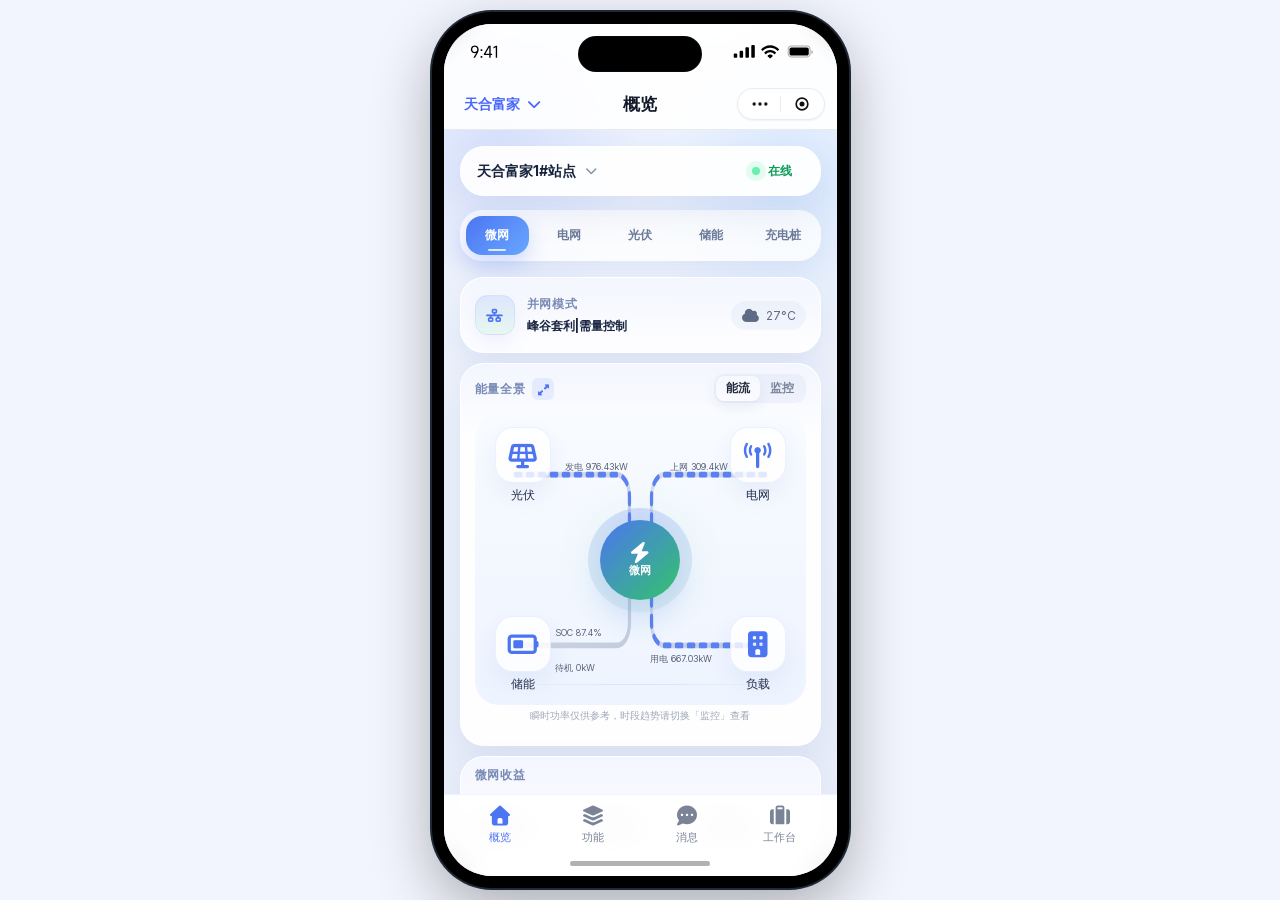
==== app/index.html @ 14ec4932 "https://github.com/Coordinatexy/MG-Mini.git" ====
<!doctype html>
<html lang="zh-CN">
  <head>
    <meta charset="UTF-8" />
    <meta name="viewport" content="width=device-width, initial-scale=1.0" />
    <title>天工数智</title>
    <link rel="stylesheet" href="./vendor/fontawesome/css/all.min.css" />
    <link rel="stylesheet" href="./vendor/vant/index.css" />
    <link rel="stylesheet" href="./css/global.css" />
    <link rel="stylesheet" href="./css/index.css" />
  </head>
  <body>
    <div class="ios-frame-wrapper" role="img" aria-label="天工数智 App 原型">
      <div class="ios-screen">
        <div class="top-header-shell">
          <div class="status-bar" role="img" aria-label="状态栏"></div>
          <div class="dynamic-island" aria-hidden="true"></div>
          <header class="title-bar" aria-label="页面标题">
            <button class="title-btn title-btn--selector" type="button" id="enterpriseSelectorTrigger" aria-haspopup="dialog" aria-expanded="false" aria-label="切换企业">
              <span class="title-btn__name" id="currentEnterpriseName" data-enterprise-name>天合富家</span>
              <i class="fa-solid fa-chevron-down" aria-hidden="true"></i>
            </button>
            <h1 class="title-text">概览</h1>
            <div class="mini-capsule" aria-label="微信小程序胶囊按钮">
              <img class="mini-left" src="./images/mini-capsule-menu.svg" alt="" aria-hidden="true" />
              <div class="mini-divider" aria-hidden="true"></div>
              <img class="mini-right" src="./images/mini-capsule-circle.svg" alt="" aria-hidden="true" />
            </div>
          </header>
        </div>

        <main class="screen-content home-screen">
          <section class="app-shell" aria-label="首页">
            <section class="site-control-panel" aria-label="站点状态">
              <button class="site-switch" type="button" id="siteSelectorTriggerInline" aria-label="切换站点" aria-haspopup="dialog" aria-expanded="false">
                <span class="site-switch__name" id="currentSiteNameInline" data-site-name>天合富家1#站点</span>
                <i class="fa-solid fa-chevron-down" aria-hidden="true"></i>
              </button>
              <div class="site-status-group">
                <div class="status-pill online" id="siteOnlineStatusPill" aria-label="站点在线状态" data-site-status="online">
                  <span class="status-dot"></span>
                  <span data-site-status-text>在线</span>
                </div>
              </div>
            </section>

            <section class="tab-section" aria-label="业务切换标签">
              <div class="segment-tabs" role="tablist" aria-label="业务切换">
                <button class="segment-tab active" type="button" role="tab" aria-selected="true" data-tab-target="microgrid">微网</button>
                <button class="segment-tab" type="button" role="tab" aria-selected="false" data-tab-target="grid">电网</button>
                <button class="segment-tab" type="button" role="tab" aria-selected="false" data-tab-target="photovoltaic">光伏</button>
                <button class="segment-tab" type="button" role="tab" aria-selected="false" data-tab-target="storage">储能</button>
                <button class="segment-tab" type="button" role="tab" aria-selected="false" data-tab-target="charging">充电桩</button>
              </div>
            </section>

            <section class="tab-panels" aria-live="polite">
              <section class="energy-tab-panel microgrid-tab-panel" aria-label="微网看板" data-tab-panel="microgrid">
                <section class="microgrid-mode-card overview-card">
                  <div class="microgrid-mode-card__icon" aria-hidden="true"><i class="fa-solid fa-network-wired"></i></div>
                  <div class="microgrid-mode-card__content">
                    <p class="card-label card-label--microgrid">并网模式</p>
                    <h2 class="microgrid-mode-card__title">峰谷套利|需量控制</h2>
                  </div>
                  <div class="microgrid-mode-card__weather" aria-hidden="true">
                    <i class="fa-solid fa-cloud"></i>
                    <span>27°C</span>
                  </div>
                </section>

                <section class="microgrid-flow-card overview-card">
                  <div class="card-header card-header--stacked">
                    <div>
                      <div class="card-label-row">
                        <p class="card-label">能量全景</p>
                        <button class="panorama-expand-btn" type="button" id="panoramaExpandTrigger" aria-label="放大能量全景，横屏展示">
                          <i class="fa-solid fa-up-right-and-down-left-from-center" aria-hidden="true"></i>
                        </button>
                      </div>
                    </div>
                    <div class="chart-switch chart-switch--compact" role="tablist" aria-label="能量全景视图切换">
                      <button class="chart-switch__item is-active" type="button" role="tab" aria-selected="true" data-panorama-tab="flow">能流</button>
                      <button class="chart-switch__item" type="button" role="tab" aria-selected="false" data-panorama-tab="strategy">监控</button>
                    </div>
                  </div>
                  <div class="microgrid-panorama-body" data-panorama-body>
                  <div class="microgrid-panorama-panel" data-panorama-panel="flow">
                  <div class="microgrid-flow-visual" aria-label="微网能源流向示意图">
                    <svg class="microgrid-flow-lines" viewBox="0 0 720 360" preserveAspectRatio="none" aria-hidden="true">
                      <defs>
                        <linearGradient id="microgridFlowGradient" x1="0" y1="0" x2="1" y2="1">
                          <stop offset="0%" stop-color="#d5dbe8" />
                          <stop offset="100%" stop-color="#bfc8da" />
                        </linearGradient>
                      </defs>
                      <g class="microgrid-flow-lines__static">
                        <path d="M88 74H308C324 74 336 86 336 102V166"></path>
                        <path d="M632 74H412C396 74 384 86 384 102V166"></path>
                        <path d="M88 286H308C324 286 336 274 336 258V194"></path>
                        <path d="M632 286H412C396 286 384 274 384 258V194"></path>
                        <path d="M360 166V194"></path>
                        <path d="M360 102V166"></path>
                      </g>
                      <g class="microgrid-flow-lines__flow">
                        <path d="M88 74H308C324 74 336 86 336 102V166"></path>
                        <path d="M632 74H412C396 74 384 86 384 102V166"></path>
                        <path d="M632 286H412C396 286 384 274 384 258V194"></path>
                      </g>
                    </svg>
                    <div class="microgrid-flow-node microgrid-flow-node--pv">
                      <div class="microgrid-flow-node__icon"><i class="fa-solid fa-solar-panel"></i></div>
                      <span>光伏</span>
                    </div>
                    <div class="microgrid-flow-node microgrid-flow-node--grid">
                      <div class="microgrid-flow-node__icon"><i class="fa-solid fa-tower-broadcast"></i></div>
                      <span>电网</span>
                    </div>
                    <div class="microgrid-flow-node microgrid-flow-node--storage">
                      <div class="microgrid-flow-node__icon"><i class="fa-solid fa-battery-half"></i></div>
                      <span>储能</span>
                    </div>
                    <div class="microgrid-flow-node microgrid-flow-node--load">
                      <div class="microgrid-flow-node__icon"><i class="fa-solid fa-building"></i></div>
                      <span>负载</span>
                    </div>
                    <div class="microgrid-flow-center">
                      <div class="microgrid-flow-center__ring"></div>
                      <div class="microgrid-flow-center__core">
                        <i class="fa-solid fa-bolt"></i>
                        <span>微网</span>
                      </div>
                    </div>
                    <div class="microgrid-flow-label microgrid-flow-label--plain microgrid-flow-label--pv">发电 976.43kW</div>
                    <div class="microgrid-flow-label microgrid-flow-label--plain microgrid-flow-label--grid">上网 309.4kW</div>
                    <div class="microgrid-flow-label microgrid-flow-label--plain microgrid-flow-label--storage">SOC 87.4%</div>
                    <div class="microgrid-flow-label microgrid-flow-label--plain microgrid-flow-label--storage-bottom">待机 0kW</div>
                    <div class="microgrid-flow-label microgrid-flow-label--plain microgrid-flow-label--load">用电 667.03kW</div>
                  </div>
                  <p class="panorama-flow__hint">瞬时功率仅供参考，时段趋势请切换「监控」查看</p>
                  </div>
                  <div class="microgrid-panorama-panel microgrid-panorama-panel--monitor" data-panorama-panel="strategy" hidden aria-label="监控视图">
                    <div class="panorama-monitor" data-panorama-monitor>
                      <div class="panorama-monitor__legend" data-monitor-legend aria-label="图表图例">
                        <div class="panorama-monitor__legend-group">
                          <span class="panorama-monitor__legend-title">核心数据</span>
                          <div class="panorama-monitor__legend-items">
                            <button class="panorama-monitor__legend-item is-active" type="button" data-legend-key="soc" aria-pressed="true">
                              <i class="panorama-monitor__legend-dot" style="--dot-color:#4c75f2"></i>储能SOC
                            </button>
                            <button class="panorama-monitor__legend-item is-active" type="button" data-legend-key="grid" aria-pressed="true">
                              <i class="panorama-monitor__legend-dot" style="--dot-color:#33c46a"></i>电网功率
                            </button>
                          </div>
                        </div>
                        <div class="panorama-monitor__legend-group">
                          <span class="panorama-monitor__legend-title">参考数据</span>
                          <div class="panorama-monitor__legend-items">
                            <button class="panorama-monitor__legend-item is-active" type="button" data-legend-key="storage" aria-pressed="true">
                              <i class="panorama-monitor__legend-dot" style="--dot-color:#9b59f5"></i>储能功率
                            </button>
                            <button class="panorama-monitor__legend-item is-active" type="button" data-legend-key="pv" aria-pressed="true">
                              <i class="panorama-monitor__legend-dot" style="--dot-color:#f5a623"></i>光伏发电功率
                            </button>
                            <button class="panorama-monitor__legend-item is-active" type="button" data-legend-key="load" aria-pressed="true">
                              <i class="panorama-monitor__legend-dot" style="--dot-color:#e74c5c"></i>总负荷功率
                            </button>
                          </div>
                        </div>
                        <div class="panorama-monitor__legend-group panorama-monitor__legend-group--calibration" data-legend-group="calibration">
                          <span class="panorama-monitor__legend-title">标定数据</span>
                          <div class="panorama-monitor__legend-items">
                            <button class="panorama-monitor__legend-item panorama-monitor__legend-item--threshold is-active" type="button" data-legend-key="overLimit" aria-pressed="true">
                              <i class="panorama-monitor__legend-dash"></i>超限阈值
                            </button>
                            <button class="panorama-monitor__legend-item panorama-monitor__legend-item--threshold is-active" type="button" data-legend-key="reverseFlow" aria-pressed="true">
                              <i class="panorama-monitor__legend-dash"></i>逆流阈值
                            </button>
                          </div>
                        </div>
                      </div>
                      <div class="panorama-monitor__chart-wrap">
                        <div class="panorama-monitor__loading" data-monitor-loading hidden aria-live="polite" aria-busy="false">
                          <span class="panorama-monitor__loading-spinner" aria-hidden="true"></span>
                          <span class="panorama-monitor__loading-text">加载中</span>
                        </div>
                        <div class="panorama-monitor__chart" data-monitor-chart role="img" aria-label="能量监控时序图表"></div>
                      </div>
                      <p class="panorama-monitor__hint" aria-live="polite">建议点击放大按钮后横屏查看</p>
                    </div>
                  </div>
                  </div>
                </section>

                <section class="overview-card">
                  <div class="card-header">
                    <div>
                      <p class="card-label">微网收益</p>
                    </div>
                  </div>
                  <div class="benefit-grid benefit-grid--microgrid">
                    <div class="benefit-item">
                      <span class="benefit-label">当月收益</span>
                      <div class="benefit-value">7184.22 <small>元</small></div>
                    </div>
                    <div class="benefit-item">
                      <span class="benefit-label">当年收益</span>
                      <div class="benefit-value">38.16万 <small>元</small></div>
                    </div>
                    <div class="benefit-item">
                      <span class="benefit-label">累计收益</span>
                      <div class="benefit-value">39.19万 <small>元</small></div>
                    </div>
                  </div>
                </section>

                <section class="overview-card">
                  <div class="card-header">
                    <div>
                      <p class="card-label">今日供电</p>
                    </div>
                  </div>
                  <div class="benefit-grid benefit-grid--microgrid">
                    <div class="benefit-item">
                      <span class="benefit-label">下网电量</span>
                      <div class="benefit-value">1449 <small>kWh</small></div>
                    </div>
                    <div class="benefit-item">
                      <span class="benefit-label">光伏发电量</span>
                      <div class="benefit-value">2118.1 <small>kWh</small></div>
                    </div>
                    <div class="benefit-item">
                      <span class="benefit-label">储能放电量</span>
                      <div class="benefit-value">144 <small>kWh</small></div>
                    </div>
                  </div>
                </section>

                <section class="overview-card">
                  <div class="card-header">
                    <div>
                      <p class="card-label">今日用电</p>
                    </div>
                  </div>
                  <div class="benefit-grid benefit-grid--microgrid">
                    <div class="benefit-item">
                      <span class="benefit-label">上网电量</span>
                      <div class="benefit-value">287 <small>kWh</small></div>
                    </div>
                    <div class="benefit-item">
                      <span class="benefit-label">储能充电量</span>
                      <div class="benefit-value">903 <small>kWh</small></div>
                    </div>
                    <div class="benefit-item">
                      <span class="benefit-label">负载用电量</span>
                      <div class="benefit-value">2521.1 <small>kWh</small></div>
                    </div>
                  </div>
                </section>

                <section class="overview-card social-contribution-card">
                  <div class="card-header">
                    <div>
                      <p class="card-label">社会贡献</p>
                    </div>
                  </div>
                  <div class="microgrid-contribution-grid">
                    <div class="microgrid-contribution-card microgrid-contribution-card--blue">
                      <div class="microgrid-contribution-card__label">CO₂减排量</div>
                      <div class="microgrid-contribution-card__value">556.85 <small>吨</small></div>
                    </div>
                    <div class="microgrid-contribution-card microgrid-contribution-card--green">
                      <div class="microgrid-contribution-card__label">等效植树量</div>
                      <div class="microgrid-contribution-card__value">750 <small>棵</small></div>
                    </div>
                    <div class="microgrid-contribution-card microgrid-contribution-card--peach">
                      <div class="microgrid-contribution-card__label">节约标准煤</div>
                      <div class="microgrid-contribution-card__value">286.38 <small>吨</small></div>
                    </div>
                  </div>
                </section>
              </section>
              <section class="energy-tab-panel grid-tab-panel" aria-label="电网看板" data-tab-panel="grid">
                <section class="overview-card">
                  <div class="card-header">
                    <div>
                      <p class="card-label">效益总览</p>
                    </div>
                  </div>
                  <div class="benefit-grid">
                    <div class="benefit-item">
                      <span class="benefit-label">今日下网电量</span>
                      <div class="benefit-value">3031 <small>kWh</small></div>
                    </div>
                    <div class="benefit-item">
                      <span class="benefit-label">今日上网电量</span>
                      <div class="benefit-value">0 <small>kWh</small></div>
                    </div>
                  </div>
                </section>

                <section class="overview-card chart-card">
                  <div class="card-header card-header--stacked">
                    <div>
                      <p class="card-label">电网概况</p>
                    </div>
                    <div class="chart-switch overview-range-switch" role="tablist" aria-label="统计维度切换">
                      <button class="chart-switch__item" type="button" data-range="day">日</button>
                      <button class="chart-switch__item is-active" type="button" data-range="month">月</button>
                      <button class="chart-switch__item" type="button" data-range="year">年</button>
                      <button class="chart-switch__item" type="button" data-range="total">累计</button>
                    </div>
                  </div>
                  <div class="benefit-grid">
                    <div class="benefit-item">
                      <span class="benefit-label">下网电量</span>
                      <div class="benefit-value">5404 <small>kWh</small></div>
                    </div>
                    <div class="benefit-item">
                      <span class="benefit-label">上网电量</span>
                      <div class="benefit-value">0 <small>kWh</small></div>
                    </div>
                  </div>
                  <div class="period-selector grid-period-selector" aria-label="周期选择">
                    <button class="period-selector__nav" type="button" aria-label="上一周期"><i class="fa-solid fa-chevron-left"></i></button>
                    <button class="period-selector__value" type="button" aria-label="选择日期">2026-07-01 <i class="fa-regular fa-calendar"></i></button>
                    <button class="period-selector__nav" type="button" aria-label="下一周期"><i class="fa-solid fa-chevron-right"></i></button>
                  </div>
                  <div class="chart-area grid-chart" aria-label="电网运行情况图表">
                    <div class="chart-axis chart-axis--y">
                      <span>530</span>
                      <span>424</span>
                      <span>318</span>
                      <span>212</span>
                      <span>106</span>
                      <span>0</span>
                    </div>
                    <div class="chart-plot">
                      <div class="chart-bars chart-bars--grid">
                        <span class="chart-bar"><i style="height: 48px"></i><small>1</small></span>
                        <span class="chart-bar"><i style="height: 48px"></i><small>2</small></span>
                        <span class="chart-bar"><i style="height: 38px"></i><small>3</small></span>
                        <span class="chart-bar"><i style="height: 34px"></i><small>4</small></span>
                        <span class="chart-bar"><i style="height: 38px"></i><small>5</small></span>
                        <span class="chart-bar"><i style="height: 34px"></i><small>6</small></span>
                        <span class="chart-bar"><i style="height: 68px"></i><small>7</small></span>
                        <span class="chart-bar"><i style="height: 168px"></i><small>8</small></span>
                        <span class="chart-bar"><i style="height: 190px"></i><small>9</small></span>
                        <span class="chart-bar"><i style="height: 172px"></i><small>10</small></span>
                        <span class="chart-bar"><i style="height: 188px"></i><small>11</small></span>
                        <span class="chart-bar"><i style="height: 198px"></i><small>12</small></span>
                      </div>
                    </div>
                  </div>
                  <div class="chart-legend grid-chart-legend"><span class="chart-legend__dot"></span>电网下网电量 <span class="chart-legend__dot chart-legend__dot--charge"></span>电网上网电量</div>
                </section>
              </section>
              <section class="energy-tab-panel photovoltaic-tab-panel" aria-label="光伏看板" data-tab-panel="photovoltaic">
                <section class="overview-card">
                  <div class="card-header">
                    <div>
                      <p class="card-label">效益总览</p>
                    </div>
                  </div>
                  <div class="benefit-grid benefit-grid--photovoltaic-overview">
                    <div class="benefit-item">
                      <span class="benefit-label">今日发电量</span>
                      <div class="benefit-value">592.5 <small>kWh</small></div>
                    </div>
                    <div class="benefit-item">
                      <span class="benefit-label">今日光伏收益</span>
                      <div class="benefit-value">182.01 <small>元</small></div>
                    </div>
                  </div>
                </section>

                <section class="overview-card">
                  <div class="card-header">
                    <div>
                      <p class="card-label">设备统计</p>
                    </div>
                  </div>
                  <div class="benefit-grid">
                    <div class="benefit-item">
                      <span class="benefit-label">装机容量</span>
                      <div class="benefit-value">1.6 <small>MWp</small></div>
                    </div>
                    <div class="benefit-item">
                      <span class="benefit-label">逆变器数量</span>
                      <div class="benefit-value">1 <small>台</small></div>
                    </div>
                  </div>
                </section>

                <section class="overview-card chart-card">
                  <div class="card-header card-header--stacked">
                    <div>
                      <p class="card-label">光伏概况</p>
                    </div>
                    <div class="chart-switch overview-range-switch" role="tablist" aria-label="统计维度切换">
                      <button class="chart-switch__item" type="button" data-range="day">日</button>
                      <button class="chart-switch__item is-active" type="button" data-range="month">月</button>
                      <button class="chart-switch__item" type="button" data-range="year">年</button>
                      <button class="chart-switch__item" type="button" data-range="total">累计</button>
                    </div>
                  </div>

                  <div class="period-selector" aria-label="周期选择">
                    <button class="period-selector__nav" type="button" aria-label="上一周期"><i class="fa-solid fa-chevron-left"></i></button>
                    <button class="period-selector__value" type="button" aria-label="选择日期">2026-07-01 <i class="fa-regular fa-calendar"></i></button>
                    <button class="period-selector__nav" type="button" aria-label="下一周期"><i class="fa-solid fa-chevron-right"></i></button>
                  </div>

                  <div class="benefit-grid benefit-grid--metrics photovoltaic-metrics-grid">
                    <div class="benefit-item">
                      <span class="benefit-label">发电量</span>
                      <div class="benefit-value">2680.6 <small>kWh</small></div>
                    </div>
                    <div class="benefit-item">
                      <span class="benefit-label">光伏收益</span>
                      <div class="benefit-value">1044.93 <small>元</small></div>
                    </div>
                  </div>

                  <div class="chart-area photovoltaic-chart" aria-label="光伏运行情况图表">
                    <div class="chart-axis chart-axis--y">
                      <span>490</span>
                      <span>392</span>
                      <span>294</span>
                      <span>196</span>
                      <span>98</span>
                      <span>0</span>
                    </div>
                    <div class="chart-plot">
                      <div class="chart-bars chart-bars--photovoltaic">
                        <span class="chart-bar is-muted"><i style="height: 2px"></i><small>1</small></span>
                        <span class="chart-bar is-muted"><i style="height: 2px"></i><small>2</small></span>
                        <span class="chart-bar is-muted"><i style="height: 2px"></i><small>3</small></span>
                        <span class="chart-bar is-muted"><i style="height: 2px"></i><small>4</small></span>
                        <span class="chart-bar is-muted"><i style="height: 2px"></i><small>5</small></span>
                        <span class="chart-bar is-muted"><i style="height: 2px"></i><small>6</small></span>
                        <span class="chart-bar"><i style="height: 8px"></i><small>7</small></span>
                        <span class="chart-bar"><i style="height: 32px"></i><small>8</small></span>
                        <span class="chart-bar"><i style="height: 72px"></i><small>9</small></span>
                        <span class="chart-bar"><i style="height: 136px"></i><small>10</small></span>
                        <span class="chart-bar"><i style="height: 158px"></i><small>11</small></span>
                        <span class="chart-bar"><i style="height: 196px"></i><small>12</small></span>
                      </div>
                    </div>
                  </div>
                  <div class="chart-legend"><span class="chart-legend__dot chart-legend__dot--photovoltaic"></span>光伏发电量</div>
                </section>
              </section>
              <section class="energy-tab-panel storage-tab-panel" aria-label="储能看板" data-tab-panel="storage">
                <section class="overview-card">
                  <div class="card-header">
                    <div>
                      <p class="card-label">效益总览</p>
                    </div>
                  </div>
                  <div class="benefit-grid benefit-grid--storage-overview">
                    <div class="benefit-item">
                      <span class="benefit-label">今日充电量</span>
                      <div class="benefit-value">29 <small>kWh</small></div>
                    </div>
                    <div class="benefit-item">
                      <span class="benefit-label">今日放电量</span>
                      <div class="benefit-value">397 <small>kWh</small></div>
                    </div>
                    <div class="benefit-item">
                      <span class="benefit-label">今日储能收益</span>
                      <div class="benefit-value">197.76 <small>元</small></div>
                    </div>
                  </div>
                </section>

                <section class="overview-card">
                  <div class="card-header">
                    <div>
                      <p class="card-label">设备统计</p>
                    </div>
                  </div>
                  <div class="benefit-grid">
                    <div class="benefit-item">
                      <span class="benefit-label">装机容量</span>
                      <div class="benefit-value">1.04 <small>MWh</small></div>
                    </div>
                    <div class="benefit-item">
                      <span class="benefit-label">储能数量</span>
                      <div class="benefit-value">4 <small>台</small></div>
                    </div>
                  </div>
                </section>

                <section class="overview-card chart-card">
                  <div class="card-header card-header--stacked">
                    <div>
                      <p class="card-label">储能概况</p>
                    </div>
                    <div class="chart-switch overview-range-switch" role="tablist" aria-label="统计维度切换">
                      <button class="chart-switch__item" type="button" data-range="day">日</button>
                      <button class="chart-switch__item is-active" type="button" data-range="month">月</button>
                      <button class="chart-switch__item" type="button" data-range="year">年</button>
                      <button class="chart-switch__item" type="button" data-range="total">累计</button>
                    </div>
                  </div>

                  <div class="period-selector" aria-label="周期选择">
                    <button class="period-selector__nav" type="button" aria-label="上一周期"><i class="fa-solid fa-chevron-left"></i></button>
                    <button class="period-selector__value" type="button" aria-label="选择月份">2026-06 <i class="fa-regular fa-calendar"></i></button>
                    <button class="period-selector__nav" type="button" aria-label="下一周期"><i class="fa-solid fa-chevron-right"></i></button>
                  </div>

                  <div class="benefit-grid benefit-grid--metrics storage-metrics-grid">
                    <div class="benefit-item">
                      <span class="benefit-label">充电量</span>
                      <div class="benefit-value">2万 <small>kWh</small></div>
                    </div>
                    <div class="benefit-item">
                      <span class="benefit-label">放电量</span>
                      <div class="benefit-value">3.62万 <small>kWh</small></div>
                    </div>
                    <div class="benefit-item">
                      <span class="benefit-label">储能收益</span>
                      <div class="benefit-value">2.02万 <small>元</small></div>
                    </div>
                  </div>

                  <div class="chart-area storage-chart" aria-label="储能运行情况图表">
                    <div class="chart-axis chart-axis--y">
                      <span>1300</span>
                      <span>1040</span>
                      <span>780</span>
                      <span>520</span>
                      <span>260</span>
                      <span>0</span>
                    </div>
                    <div class="chart-plot">
                      <div class="chart-bars chart-bars--storage">
                        <span class="chart-bar"><i style="height: 158px;"></i><small>1</small></span>
                        <span class="chart-bar"><i style="height: 148px;"></i><small>2</small></span>
                        <span class="chart-bar"><i style="height: 166px;"></i><small>3</small></span>
                        <span class="chart-bar"><i style="height: 154px;"></i><small>4</small></span>
                        <span class="chart-bar"><i style="height: 172px;"></i><small>5</small></span>
                        <span class="chart-bar"><i style="height: 160px;"></i><small>6</small></span>
                        <span class="chart-bar"><i style="height: 182px;"></i><small>7</small></span>
                        <span class="chart-bar"><i style="height: 168px;"></i><small>8</small></span>
                        <span class="chart-bar"><i style="height: 176px;"></i><small>9</small></span>
                        <span class="chart-bar"><i style="height: 152px;"></i><small>10</small></span>
                        <span class="chart-bar"><i style="height: 170px;"></i><small>11</small></span>
                        <span class="chart-bar"><i style="height: 190px;"></i><small>12</small></span>
                      </div>
                    </div>
                  </div>
                  <div class="chart-legend storage-chart-legend">
                    <span class="chart-legend__dot chart-legend__dot--discharge"></span>储能放电量
                    <span class="chart-legend__dot chart-legend__dot--charge"></span>储能充电量
                  </div>
                </section>
              </section>

              <section class="energy-tab-panel charging-tab-panel" aria-label="充电站看板" data-tab-panel="charging">
                <section class="overview-card">
                  <div class="card-header">
                    <div>
                      <p class="card-label">效益总览</p>
                    </div>
                  </div>
                  <div class="benefit-grid">
                    <div class="benefit-item">
                      <span class="benefit-label">今日充电量</span>
                      <div class="benefit-value">0 <small>kWh</small></div>
                    </div>
                    <div class="benefit-item">
                      <span class="benefit-label">今日充电收益</span>
                      <div class="benefit-value">0 <small>元</small></div>
                    </div>
                  </div>
                </section>

                <section class="overview-card">
                  <div class="card-header">
                    <div>
                      <p class="card-label">设备统计</p>
                    </div>
                  </div>
                  <div class="benefit-grid">
                    <div class="benefit-item">
                      <span class="benefit-label">直流桩数量</span>
                      <div class="benefit-value">3 <small>台</small></div>
                    </div>
                    <div class="benefit-item">
                      <span class="benefit-label">交流桩数量</span>
                      <div class="benefit-value">0 <small>台</small></div>
                    </div>
                  </div>
                </section>

                <section class="overview-card chart-card">
                  <div class="card-header card-header--stacked">
                    <div>
                      <p class="card-label">充电概况</p>
                    </div>
                    <div class="chart-switch overview-range-switch" role="tablist" aria-label="统计维度切换">
                      <button class="chart-switch__item" type="button" data-range="day">日</button>
                      <button class="chart-switch__item is-active" type="button" data-range="month">月</button>
                      <button class="chart-switch__item" type="button" data-range="year">年</button>
                      <button class="chart-switch__item" type="button" data-range="total">累计</button>
                    </div>
                  </div>

                  <div class="period-selector" aria-label="周期选择">
                    <button class="period-selector__nav" type="button" aria-label="上一周期"><i class="fa-solid fa-chevron-left"></i></button>
                    <button class="period-selector__value" type="button" aria-label="选择月份">2024-07 <i class="fa-regular fa-calendar"></i></button>
                    <button class="period-selector__nav" type="button" aria-label="下一周期"><i class="fa-solid fa-chevron-right"></i></button>
                  </div>

                  <div class="benefit-grid benefit-grid--metrics">
                    <div class="benefit-item">
                      <span class="benefit-label">充电量</span>
                      <div class="benefit-value">87.35 <small>kWh</small></div>
                    </div>
                    <div class="benefit-item">
                      <span class="benefit-label">充电收益</span>
                      <div class="benefit-value">0 <small>元</small></div>
                    </div>
                  </div>

                  <div class="chart-area" aria-label="充电站充电量图表">
                    <div class="chart-axis chart-axis--y">
                      <span>45</span>
                      <span>36</span>
                      <span>27</span>
                      <span>18</span>
                      <span>9</span>
                      <span>0</span>
                    </div>
                    <div class="chart-plot">
                      <div class="chart-bars">
                        <span class="chart-bar"><i style="height: 186px;"></i><small>2</small></span>
                        <span class="chart-bar is-muted"><i style="height: 2px;"></i><small>3</small></span>
                        <span class="chart-bar is-muted"><i style="height: 2px;"></i><small>4</small></span>
                        <span class="chart-bar is-muted"><i style="height: 2px;"></i><small>5</small></span>
                        <span class="chart-bar is-muted"><i style="height: 2px;"></i><small>6</small></span>
                        <span class="chart-bar is-muted"><i style="height: 2px;"></i><small>7</small></span>
                        <span class="chart-bar is-muted"><i style="height: 2px;"></i><small>8</small></span>
                        <span class="chart-bar is-muted"><i style="height: 2px;"></i><small>9</small></span>
                        <span class="chart-bar is-muted"><i style="height: 2px;"></i><small>10</small></span>
                        <span class="chart-bar is-muted"><i style="height: 2px;"></i><small>11</small></span>
                        <span class="chart-bar is-muted"><i style="height: 2px;"></i><small>12</small></span>
                        <span class="chart-bar is-muted"><i style="height: 2px;"></i><small>13</small></span>
                      </div>
                    </div>
                  </div>
                  <div class="chart-legend"><span class="chart-legend__dot"></span>充电站充电量</div>
                </section>
              </section>
            </section>
          </section>
        </main>

        <nav class="tab-bar" aria-label="底部标签栏">
          <a class="tab-item active" href="./index.html" aria-current="page">
            <span class="tab-icon" aria-hidden="true"><i class="fa-solid fa-house"></i></span>
            <span>概览</span>
          </a>
          <a class="tab-item" href="./function.html">
            <span class="tab-icon" aria-hidden="true"><i class="fa-solid fa-layer-group"></i></span>
            <span>功能</span>
          </a>
          <a class="tab-item" href="./message.html">
            <span class="tab-icon" aria-hidden="true"><i class="fa-solid fa-comment-dots"></i></span>
            <span>消息</span>
          </a>
          <a class="tab-item" href="./workbench.html">
            <span class="tab-icon" aria-hidden="true"><i class="fa-solid fa-suitcase"></i></span>
            <span>工作台</span>
          </a>
        </nav>

        <div class="picker-overlay" id="enterprisePicker" aria-hidden="true">
          <button class="picker-backdrop" type="button" aria-label="关闭企业选择弹窗"></button>
          <section class="picker-sheet" role="dialog" aria-modal="true" aria-labelledby="enterprisePickerTitle">
            <div class="picker-sheet__header">
              <h2 id="enterprisePickerTitle">选择企业</h2>
              <button class="picker-close" type="button" id="enterprisePickerClose">取消</button>
            </div>
            <label class="picker-search" for="enterprisePickerSearch">
              <i class="fa-solid fa-magnifying-glass" aria-hidden="true"></i>
              <input id="enterprisePickerSearch" type="search" placeholder="搜索企业名称" autocomplete="off" />
            </label>
            <div class="picker-sheet__list" id="enterprisePickerList"></div>
          </section>
        </div>

        <div class="picker-overlay" id="sitePicker" aria-hidden="true">
          <button class="picker-backdrop" type="button" aria-label="关闭站点选择弹窗"></button>
          <section class="picker-sheet" role="dialog" aria-modal="true" aria-labelledby="sitePickerTitle">
            <div class="picker-sheet__header">
              <h2 id="sitePickerTitle">选择站点</h2>
              <button class="picker-close" type="button" id="sitePickerClose">取消</button>
            </div>
            <div class="picker-sheet__list" id="sitePickerList"></div>
          </section>
        </div>

        <div class="picker-overlay" id="panoramaDatePickerOverlay" aria-hidden="true">
          <button class="picker-backdrop" type="button" aria-label="关闭日期选择弹窗"></button>
          <section class="picker-sheet panorama-date-sheet" role="dialog" aria-modal="true" aria-labelledby="panoramaDatePickerTitle">
            <div class="picker-sheet__header">
              <h2 id="panoramaDatePickerTitle">选择日期</h2>
              <button class="picker-close" type="button" id="panoramaDatePickerClose">取消</button>
            </div>
            <div class="panorama-date-sheet__calendar" id="panoramaDateCalendar" aria-label="日历"></div>
          </section>
        </div>

        <div class="app-toast" id="appToast" role="status" aria-live="polite" aria-atomic="true" hidden></div>

        <div class="panorama-expand-overlay" id="panoramaExpandOverlay" aria-hidden="true">
          <div class="panorama-expand-overlay__stage">
            <header class="panorama-expand-overlay__header">
              <div class="panorama-expand-overlay__title-group">
                <h2 class="panorama-expand-overlay__title">能量全景</h2>
                <button class="panorama-expand-overlay__close" type="button" id="panoramaExpandClose" aria-label="退出横屏放大">
                  <i class="fa-solid fa-compress" aria-hidden="true"></i>
                </button>
              </div>
              <div class="panorama-expand-overlay__actions">
                <div class="chart-switch chart-switch--compact" role="tablist" aria-label="能量全景视图切换">
                  <button class="chart-switch__item is-active" type="button" role="tab" aria-selected="true" data-panorama-tab="flow">能流</button>
                  <button class="chart-switch__item" type="button" role="tab" aria-selected="false" data-panorama-tab="strategy">监控</button>
                </div>
              </div>
              <div class="panorama-expand-overlay__tools">
                <div class="panorama-date-picker" id="panoramaExpandDatePicker" hidden aria-label="监控日期选择">
                  <button class="panorama-date-picker__nav" type="button" id="panoramaDatePrev" aria-label="上一日">
                    <span class="panorama-date-picker__arrow panorama-date-picker__arrow--left" aria-hidden="true"></span>
                  </button>
                  <button class="panorama-date-picker__date" type="button" id="panoramaDateTrigger" aria-label="选择日期">
                    <span id="panoramaDateLabel">2026-07-03</span>
                  </button>
                  <button class="panorama-date-picker__nav" type="button" id="panoramaDateNext" aria-label="下一日">
                    <span class="panorama-date-picker__arrow panorama-date-picker__arrow--right" aria-hidden="true"></span>
                  </button>
                </div>
              </div>
            </header>
            <div class="panorama-expand-overlay__content" data-panorama-expand-host></div>
          </div>
        </div>

        <div class="home-indicator" aria-hidden="true"></div>
      </div>
    </div>
    <script src="./vendor/vant/vant.min.js"></script>
    <script src="./vendor/echarts/echarts.min.js"></script>
    <script src="./js/common-selector.js"></script>
    <script src="./js/panorama-monitor-chart.js"></script>
    <script src="./js/panorama-date-picker.js"></script>
    <script src="./js/index.js"></script>
  </body>
</html>
---- app/vendor/vant/index.css ----
:root,:host{--van-black: #000;--van-white: #fff;--van-gray-1: #f7f8fa;--van-gray-2: #f2f3f5;--van-gray-3: #ebedf0;--van-gray-4: #dcdee0;--van-gray-5: #c8c9cc;--van-gray-6: #969799;--van-gray-7: #646566;--van-gray-8: #323233;--van-red: #ee0a24;--van-blue: #1989fa;--van-orange: #ff976a;--van-orange-dark: #ed6a0c;--van-orange-light: #fffbe8;--van-green: #07c160;--van-gradient-red: linear-gradient(to right, #ff6034, #ee0a24);--van-gradient-orange: linear-gradient(to right, #ffd01e, #ff8917);--van-primary-color: var(--van-blue);--van-success-color: var(--van-green);--van-danger-color: var(--van-red);--van-warning-color: var(--van-orange);--van-text-color: var(--van-gray-8);--van-text-color-2: var(--van-gray-6);--van-text-color-3: var(--van-gray-5);--van-active-color: var(--van-gray-2);--van-active-opacity: .6;--van-disabled-opacity: .5;--van-background: var(--van-gray-1);--van-background-2: var(--van-white);--van-background-3: var(--van-white);--van-padding-base: 4px;--van-padding-xs: 8px;--van-padding-sm: 12px;--van-padding-md: 16px;--van-padding-lg: 24px;--van-padding-xl: 32px;--van-font-bold: 600;--van-font-size-xs: 10px;--van-font-size-sm: 12px;--van-font-size-md: 14px;--van-font-size-lg: 16px;--van-line-height-xs: 14px;--van-line-height-sm: 18px;--van-line-height-md: 20px;--van-line-height-lg: 22px;--van-base-font: -apple-system, BlinkMacSystemFont, "Helvetica Neue", Helvetica, Segoe UI, Arial, Roboto, "PingFang SC", "miui", "Hiragino Sans GB", "Microsoft Yahei", sans-serif;--van-price-font: avenir-heavy, "PingFang SC", helvetica neue, arial, sans-serif;--van-duration-base: .3s;--van-duration-fast: .2s;--van-ease-out: ease-out;--van-ease-in: ease-in;--van-border-color: var(--van-gray-3);--van-border-width: 1px;--van-radius-sm: 2px;--van-radius-md: 4px;--van-radius-lg: 8px;--van-radius-max: 999px}.van-theme-dark{--van-text-color: #f5f5f5;--van-text-color-2: #707070;--van-text-color-3: #4d4d4d;--van-border-color: #3a3a3c;--van-active-color: #3a3a3c;--van-background: #000;--van-background-2: #1c1c1e;--van-background-3: #37363b}html{-webkit-tap-highlight-color:transparent}body{margin:0;font-family:var(--van-base-font)}a{text-decoration:none}input,button,textarea{color:inherit;font:inherit}a:focus,input:focus,button:focus,textarea:focus,[class*=van-]:focus{outline:none}ol,ul{margin:0;padding:0;list-style:none}@keyframes van-slide-up-enter{0%{transform:translate3d(0,100%,0)}}@keyframes van-slide-up-leave{to{transform:translate3d(0,100%,0)}}@keyframes van-slide-down-enter{0%{transform:translate3d(0,-100%,0)}}@keyframes van-slide-down-leave{to{transform:translate3d(0,-100%,0)}}@keyframes van-slide-left-enter{0%{transform:translate3d(-100%,0,0)}}@keyframes van-slide-left-leave{to{transform:translate3d(-100%,0,0)}}@keyframes van-slide-right-enter{0%{transform:translate3d(100%,0,0)}}@keyframes van-slide-right-leave{to{transform:translate3d(100%,0,0)}}@keyframes van-fade-in{0%{opacity:0}to{opacity:1}}@keyframes van-fade-out{0%{opacity:1}to{opacity:0}}@keyframes van-rotate{0%{transform:rotate(0)}to{transform:rotate(360deg)}}.van-fade-enter-active{animation:var(--van-duration-base) van-fade-in both var(--van-ease-out)}.van-fade-leave-active{animation:var(--van-duration-base) van-fade-out both var(--van-ease-in)}.van-slide-up-enter-active{animation:van-slide-up-enter var(--van-duration-base) both var(--van-ease-out)}.van-slide-up-leave-active{animation:van-slide-up-leave var(--van-duration-base) both var(--van-ease-in)}.van-slide-down-enter-active{animation:van-slide-down-enter var(--van-duration-base) both var(--van-ease-out)}.van-slide-down-leave-active{animation:van-slide-down-leave var(--van-duration-base) both var(--van-ease-in)}.van-slide-left-enter-active{animation:van-slide-left-enter var(--van-duration-base) both var(--van-ease-out)}.van-slide-left-leave-active{animation:van-slide-left-leave var(--van-duration-base) both var(--van-ease-in)}.van-slide-right-enter-active{animation:van-slide-right-enter var(--van-duration-base) both var(--van-ease-out)}.van-slide-right-leave-active{animation:van-slide-right-leave var(--van-duration-base) both var(--van-ease-in)}.van-clearfix:after{display:table;clear:both;content:""}.van-ellipsis{overflow:hidden;white-space:nowrap;text-overflow:ellipsis}.van-multi-ellipsis--l2{display:-webkit-box;overflow:hidden;text-overflow:ellipsis;-webkit-line-clamp:2;line-break:anywhere;-webkit-box-orient:vertical}.van-multi-ellipsis--l3{display:-webkit-box;overflow:hidden;text-overflow:ellipsis;-webkit-line-clamp:3;line-break:anywhere;-webkit-box-orient:vertical}.van-safe-area-top{padding-top:constant(safe-area-inset-top);padding-top:env(safe-area-inset-top)}.van-safe-area-bottom{padding-bottom:constant(safe-area-inset-bottom);padding-bottom:env(safe-area-inset-bottom)}.van-haptics-feedback{cursor:pointer}.van-haptics-feedback:active{opacity:var(--van-active-opacity)}[class*=van-hairline]:after{position:absolute;box-sizing:border-box;content:" ";pointer-events:none;top:-50%;right:-50%;bottom:-50%;left:-50%;border:0 solid var(--van-border-color);transform:scale(.5)}.van-hairline,.van-hairline--top,.van-hairline--left,.van-hairline--right,.van-hairline--bottom,.van-hairline--surround,.van-hairline--top-bottom{position:relative}.van-hairline--top:after{border-top-width:var(--van-border-width)}.van-hairline--left:after{border-left-width:var(--van-border-width)}.van-hairline--right:after{border-right-width:var(--van-border-width)}.van-hairline--bottom:after{border-bottom-width:var(--van-border-width)}.van-hairline--top-bottom:after,.van-hairline-unset--top-bottom:after{border-width:var(--van-border-width) 0}.van-hairline--surround:after{border-width:var(--van-border-width)}:root,:host{--van-action-bar-background: var(--van-background-2);--van-action-bar-height: 50px}.van-action-bar{position:fixed;right:0;bottom:0;left:0;display:flex;align-items:center;box-sizing:content-box;height:var(--van-action-bar-height);background:var(--van-action-bar-background)}:root,:host{--van-badge-size: 16px;--van-badge-color: var(--van-white);--van-badge-padding: 0 3px;--van-badge-font-size: var(--van-font-size-sm);--van-badge-font-weight: var(--van-font-bold);--van-badge-border-width: var(--van-border-width);--van-badge-background: var(--van-danger-color);--van-badge-dot-color: var(--van-danger-color);--van-badge-dot-size: 8px;--van-badge-font: -apple-system-font, helvetica neue, arial, sans-serif}.van-badge{display:inline-block;box-sizing:border-box;min-width:var(--van-badge-size);padding:var(--van-badge-padding);color:var(--van-badge-color);font-weight:var(--van-badge-font-weight);font-size:var(--van-badge-font-size);font-family:var(--van-badge-font);line-height:1.2;text-align:center;background:var(--van-badge-background);border:var(--van-badge-border-width) solid var(--van-background-2);border-radius:var(--van-radius-max)}.van-badge--fixed{position:absolute;transform-origin:100%}.van-badge--top-left{top:0;left:0;transform:translate(-50%,-50%)}.van-badge--top-right{top:0;right:0;transform:translate(50%,-50%)}.van-badge--bottom-left{bottom:0;left:0;transform:translate(-50%,50%)}.van-badge--bottom-right{bottom:0;right:0;transform:translate(50%,50%)}.van-badge--dot{width:var(--van-badge-dot-size);min-width:0;height:var(--van-badge-dot-size);background:var(--van-badge-dot-color);border-radius:100%;border:none;padding:0}.van-badge__wrapper{position:relative;display:inline-block}.van-icon{position:relative;display:inline-block;font: 14px/1 vant-icon;font:normal normal normal 14px/1 var(--van-icon-font-family, "vant-icon");font-size:inherit;text-rendering:auto;-webkit-font-smoothing:antialiased}.van-icon:before{display:inline-block}.van-icon-arrow-double-left:before{content:"\e653"}.van-icon-arrow-double-right:before{content:"\e654"}.van-icon-contact:before{content:"\e753"}.van-icon-notes:before{content:"\e63c"}.van-icon-records:before{content:"\e63d"}.van-icon-cash-back-record:before{content:"\e63e"}.van-icon-newspaper:before{content:"\e63f"}.van-icon-discount:before{content:"\e640"}.van-icon-completed:before{content:"\e641"}.van-icon-user:before{content:"\e642"}.van-icon-description:before{content:"\e643"}.van-icon-list-switch:before{content:"\e6ad"}.van-icon-list-switching:before{content:"\e65a"}.van-icon-link-o:before{content:"\e751"}.van-icon-miniprogram-o:before{content:"\e752"}.van-icon-qq:before{content:"\e74e"}.van-icon-wechat-moments:before{content:"\e74f"}.van-icon-weibo:before{content:"\e750"}.van-icon-cash-o:before{content:"\e74d"}.van-icon-guide-o:before{content:"\e74c"}.van-icon-invitation:before{content:"\e6d6"}.van-icon-shield-o:before{content:"\e74b"}.van-icon-exchange:before{content:"\e6af"}.van-icon-eye:before{content:"\e6b0"}.van-icon-enlarge:before{content:"\e6b1"}.van-icon-expand-o:before{content:"\e6b2"}.van-icon-eye-o:before{content:"\e6b3"}.van-icon-expand:before{content:"\e6b4"}.van-icon-filter-o:before{content:"\e6b5"}.van-icon-fire:before{content:"\e6b6"}.van-icon-fail:before{content:"\e6b7"}.van-icon-failure:before{content:"\e6b8"}.van-icon-fire-o:before{content:"\e6b9"}.van-icon-flag-o:before{content:"\e6ba"}.van-icon-font:before{content:"\e6bb"}.van-icon-font-o:before{content:"\e6bc"}.van-icon-gem-o:before{content:"\e6bd"}.van-icon-flower-o:before{content:"\e6be"}.van-icon-gem:before{content:"\e6bf"}.van-icon-gift-card:before{content:"\e6c0"}.van-icon-friends:before{content:"\e6c1"}.van-icon-friends-o:before{content:"\e6c2"}.van-icon-gold-coin:before{content:"\e6c3"}.van-icon-gold-coin-o:before{content:"\e6c4"}.van-icon-good-job-o:before{content:"\e6c5"}.van-icon-gift:before{content:"\e6c6"}.van-icon-gift-o:before{content:"\e6c7"}.van-icon-gift-card-o:before{content:"\e6c8"}.van-icon-good-job:before{content:"\e6c9"}.van-icon-home-o:before{content:"\e6ca"}.van-icon-goods-collect:before{content:"\e6cb"}.van-icon-graphic:before{content:"\e6cc"}.van-icon-goods-collect-o:before{content:"\e6cd"}.van-icon-hot-o:before{content:"\e6ce"}.van-icon-info:before{content:"\e6cf"}.van-icon-hotel-o:before{content:"\e6d0"}.van-icon-info-o:before{content:"\e6d1"}.van-icon-hot-sale-o:before{content:"\e6d2"}.van-icon-hot:before{content:"\e6d3"}.van-icon-like:before{content:"\e6d4"}.van-icon-idcard:before{content:"\e6d5"}.van-icon-like-o:before{content:"\e6d7"}.van-icon-hot-sale:before{content:"\e6d8"}.van-icon-location-o:before{content:"\e6d9"}.van-icon-location:before{content:"\e6da"}.van-icon-label:before{content:"\e6db"}.van-icon-lock:before{content:"\e6dc"}.van-icon-label-o:before{content:"\e6dd"}.van-icon-map-marked:before{content:"\e6de"}.van-icon-logistics:before{content:"\e6df"}.van-icon-manager:before{content:"\e6e0"}.van-icon-more:before{content:"\e6e1"}.van-icon-live:before{content:"\e6e2"}.van-icon-manager-o:before{content:"\e6e3"}.van-icon-medal:before{content:"\e6e4"}.van-icon-more-o:before{content:"\e6e5"}.van-icon-music-o:before{content:"\e6e6"}.van-icon-music:before{content:"\e6e7"}.van-icon-new-arrival-o:before{content:"\e6e8"}.van-icon-medal-o:before{content:"\e6e9"}.van-icon-new-o:before{content:"\e6ea"}.van-icon-free-postage:before{content:"\e6eb"}.van-icon-newspaper-o:before{content:"\e6ec"}.van-icon-new-arrival:before{content:"\e6ed"}.van-icon-minus:before{content:"\e6ee"}.van-icon-orders-o:before{content:"\e6ef"}.van-icon-new:before{content:"\e6f0"}.van-icon-paid:before{content:"\e6f1"}.van-icon-notes-o:before{content:"\e6f2"}.van-icon-other-pay:before{content:"\e6f3"}.van-icon-pause-circle:before{content:"\e6f4"}.van-icon-pause:before{content:"\e6f5"}.van-icon-pause-circle-o:before{content:"\e6f6"}.van-icon-peer-pay:before{content:"\e6f7"}.van-icon-pending-payment:before{content:"\e6f8"}.van-icon-passed:before{content:"\e6f9"}.van-icon-plus:before{content:"\e6fa"}.van-icon-phone-circle-o:before{content:"\e6fb"}.van-icon-phone-o:before{content:"\e6fc"}.van-icon-printer:before{content:"\e6fd"}.van-icon-photo-fail:before{content:"\e6fe"}.van-icon-phone:before{content:"\e6ff"}.van-icon-photo-o:before{content:"\e700"}.van-icon-play-circle:before{content:"\e701"}.van-icon-play:before{content:"\e702"}.van-icon-phone-circle:before{content:"\e703"}.van-icon-point-gift-o:before{content:"\e704"}.van-icon-point-gift:before{content:"\e705"}.van-icon-play-circle-o:before{content:"\e706"}.van-icon-shrink:before{content:"\e707"}.van-icon-photo:before{content:"\e708"}.van-icon-qr:before{content:"\e709"}.van-icon-qr-invalid:before{content:"\e70a"}.van-icon-question-o:before{content:"\e70b"}.van-icon-revoke:before{content:"\e70c"}.van-icon-replay:before{content:"\e70d"}.van-icon-service:before{content:"\e70e"}.van-icon-question:before{content:"\e70f"}.van-icon-search:before{content:"\e710"}.van-icon-refund-o:before{content:"\e711"}.van-icon-service-o:before{content:"\e712"}.van-icon-scan:before{content:"\e713"}.van-icon-share:before{content:"\e714"}.van-icon-send-gift-o:before{content:"\e715"}.van-icon-share-o:before{content:"\e716"}.van-icon-setting:before{content:"\e717"}.van-icon-points:before{content:"\e718"}.van-icon-photograph:before{content:"\e719"}.van-icon-shop:before{content:"\e71a"}.van-icon-shop-o:before{content:"\e71b"}.van-icon-shop-collect-o:before{content:"\e71c"}.van-icon-shop-collect:before{content:"\e71d"}.van-icon-smile:before{content:"\e71e"}.van-icon-shopping-cart-o:before{content:"\e71f"}.van-icon-sign:before{content:"\e720"}.van-icon-sort:before{content:"\e721"}.van-icon-star-o:before{content:"\e722"}.van-icon-smile-comment-o:before{content:"\e723"}.van-icon-stop:before{content:"\e724"}.van-icon-stop-circle-o:before{content:"\e725"}.van-icon-smile-o:before{content:"\e726"}.van-icon-star:before{content:"\e727"}.van-icon-success:before{content:"\e728"}.van-icon-stop-circle:before{content:"\e729"}.van-icon-records-o:before{content:"\e72a"}.van-icon-shopping-cart:before{content:"\e72b"}.van-icon-tosend:before{content:"\e72c"}.van-icon-todo-list:before{content:"\e72d"}.van-icon-thumb-circle-o:before{content:"\e72e"}.van-icon-thumb-circle:before{content:"\e72f"}.van-icon-umbrella-circle:before{content:"\e730"}.van-icon-underway:before{content:"\e731"}.van-icon-upgrade:before{content:"\e732"}.van-icon-todo-list-o:before{content:"\e733"}.van-icon-tv-o:before{content:"\e734"}.van-icon-underway-o:before{content:"\e735"}.van-icon-user-o:before{content:"\e736"}.van-icon-vip-card-o:before{content:"\e737"}.van-icon-vip-card:before{content:"\e738"}.van-icon-send-gift:before{content:"\e739"}.van-icon-wap-home:before{content:"\e73a"}.van-icon-wap-nav:before{content:"\e73b"}.van-icon-volume-o:before{content:"\e73c"}.van-icon-video:before{content:"\e73d"}.van-icon-wap-home-o:before{content:"\e73e"}.van-icon-volume:before{content:"\e73f"}.van-icon-warning:before{content:"\e740"}.van-icon-weapp-nav:before{content:"\e741"}.van-icon-wechat-pay:before{content:"\e742"}.van-icon-warning-o:before{content:"\e743"}.van-icon-wechat:before{content:"\e744"}.van-icon-setting-o:before{content:"\e745"}.van-icon-youzan-shield:before{content:"\e746"}.van-icon-warn-o:before{content:"\e747"}.van-icon-smile-comment:before{content:"\e748"}.van-icon-user-circle-o:before{content:"\e749"}.van-icon-video-o:before{content:"\e74a"}.van-icon-add-square:before{content:"\e65c"}.van-icon-add:before{content:"\e65d"}.van-icon-arrow-down:before{content:"\e65e"}.van-icon-arrow-up:before{content:"\e65f"}.van-icon-arrow:before{content:"\e660"}.van-icon-after-sale:before{content:"\e661"}.van-icon-add-o:before{content:"\e662"}.van-icon-alipay:before{content:"\e663"}.van-icon-ascending:before{content:"\e664"}.van-icon-apps-o:before{content:"\e665"}.van-icon-aim:before{content:"\e666"}.van-icon-award:before{content:"\e667"}.van-icon-arrow-left:before{content:"\e668"}.van-icon-award-o:before{content:"\e669"}.van-icon-audio:before{content:"\e66a"}.van-icon-bag-o:before{content:"\e66b"}.van-icon-balance-list:before{content:"\e66c"}.van-icon-back-top:before{content:"\e66d"}.van-icon-bag:before{content:"\e66e"}.van-icon-balance-pay:before{content:"\e66f"}.van-icon-balance-o:before{content:"\e670"}.van-icon-bar-chart-o:before{content:"\e671"}.van-icon-bars:before{content:"\e672"}.van-icon-balance-list-o:before{content:"\e673"}.van-icon-birthday-cake-o:before{content:"\e674"}.van-icon-bookmark:before{content:"\e675"}.van-icon-bill:before{content:"\e676"}.van-icon-bell:before{content:"\e677"}.van-icon-browsing-history-o:before{content:"\e678"}.van-icon-browsing-history:before{content:"\e679"}.van-icon-bookmark-o:before{content:"\e67a"}.van-icon-bulb-o:before{content:"\e67b"}.van-icon-bullhorn-o:before{content:"\e67c"}.van-icon-bill-o:before{content:"\e67d"}.van-icon-calendar-o:before{content:"\e67e"}.van-icon-brush-o:before{content:"\e67f"}.van-icon-card:before{content:"\e680"}.van-icon-cart-o:before{content:"\e681"}.van-icon-cart-circle:before{content:"\e682"}.van-icon-cart-circle-o:before{content:"\e683"}.van-icon-cart:before{content:"\e684"}.van-icon-cash-on-deliver:before{content:"\e685"}.van-icon-cash-back-record-o:before{content:"\e686"}.van-icon-cashier-o:before{content:"\e687"}.van-icon-chart-trending-o:before{content:"\e688"}.van-icon-certificate:before{content:"\e689"}.van-icon-chat:before{content:"\e68a"}.van-icon-clear:before{content:"\e68b"}.van-icon-chat-o:before{content:"\e68c"}.van-icon-checked:before{content:"\e68d"}.van-icon-clock:before{content:"\e68e"}.van-icon-clock-o:before{content:"\e68f"}.van-icon-close:before{content:"\e690"}.van-icon-closed-eye:before{content:"\e691"}.van-icon-circle:before{content:"\e692"}.van-icon-cluster-o:before{content:"\e693"}.van-icon-column:before{content:"\e694"}.van-icon-comment-circle-o:before{content:"\e695"}.van-icon-cluster:before{content:"\e696"}.van-icon-comment:before{content:"\e697"}.van-icon-comment-o:before{content:"\e698"}.van-icon-comment-circle:before{content:"\e699"}.van-icon-completed-o:before{content:"\e69a"}.van-icon-credit-pay:before{content:"\e69b"}.van-icon-coupon:before{content:"\e69c"}.van-icon-debit-pay:before{content:"\e69d"}.van-icon-coupon-o:before{content:"\e69e"}.van-icon-contact-o:before{content:"\e69f"}.van-icon-descending:before{content:"\e6a0"}.van-icon-desktop-o:before{content:"\e6a1"}.van-icon-diamond-o:before{content:"\e6a2"}.van-icon-description-o:before{content:"\e6a3"}.van-icon-delete:before{content:"\e6a4"}.van-icon-diamond:before{content:"\e6a5"}.van-icon-delete-o:before{content:"\e6a6"}.van-icon-cross:before{content:"\e6a7"}.van-icon-edit:before{content:"\e6a8"}.van-icon-ellipsis:before{content:"\e6a9"}.van-icon-down:before{content:"\e6aa"}.van-icon-discount-o:before{content:"\e6ab"}.van-icon-ecard-pay:before{content:"\e6ac"}.van-icon-envelop-o:before{content:"\e6ae"}@font-face{font-weight:400;font-family:vant-icon;font-style:normal;font-display:auto;src:url([data-uri]) format("woff2"),url(//at.alicdn.com/t/c/font_2553510_ciljc7axaw7.woff?t=1705587463221) format("woff")}.van-icon__image{display:block;width:1em;height:1em;object-fit:contain}:root,:host{--van-skeleton-image-size: 96px;--van-skeleton-image-radius: 24px}.van-skeleton-image{display:flex;width:var(--van-skeleton-image-size);height:var(--van-skeleton-image-size);align-items:center;justify-content:center;background:var(--van-active-color)}.van-skeleton-image--round{border-radius:var(--van-skeleton-image-radius)}.van-skeleton-image__icon{width:calc(var(--van-skeleton-image-size) / 2);height:calc(var(--van-skeleton-image-size) / 2);font-size:calc(var(--van-skeleton-image-size) / 2);color:var(--van-gray-5)}:root,:host{--van-rate-icon-size: 20px;--van-rate-icon-gutter: var(--van-padding-base);--van-rate-icon-void-color: var(--van-gray-5);--van-rate-icon-full-color: var(--van-danger-color);--van-rate-icon-disabled-color: var(--van-gray-5)}.van-rate{display:inline-flex;cursor:pointer;-webkit-user-select:none;user-select:none;flex-wrap:wrap}.van-rate__item{position:relative}.van-rate__item:not(:last-child){padding-right:var(--van-rate-icon-gutter)}.van-rate__icon{display:block;width:1em;color:var(--van-rate-icon-void-color);font-size:var(--van-rate-icon-size)}.van-rate__icon--half{position:absolute;top:0;left:0;overflow:hidden;pointer-events:none}.van-rate__icon--full{color:var(--van-rate-icon-full-color)}.van-rate__icon--disabled{color:var(--van-rate-icon-disabled-color)}.van-rate--disabled{cursor:not-allowed}.van-rate--readonly{cursor:default}:root,:host{--van-notice-bar-height: 40px;--van-notice-bar-padding: 0 var(--van-padding-md);--van-notice-bar-wrapable-padding: var(--van-padding-xs) var(--van-padding-md);--van-notice-bar-text-color: var(--van-orange-dark);--van-notice-bar-font-size: var(--van-font-size-md);--van-notice-bar-line-height: 24px;--van-notice-bar-background: var(--van-orange-light);--van-notice-bar-icon-size: 16px;--van-notice-bar-icon-min-width: 24px}.van-notice-bar{position:relative;display:flex;align-items:center;height:var(--van-notice-bar-height);padding:var(--van-notice-bar-padding);color:var(--van-notice-bar-text-color);font-size:var(--van-notice-bar-font-size);line-height:var(--van-notice-bar-line-height);background:var(--van-notice-bar-background)}.van-notice-bar__left-icon,.van-notice-bar__right-icon{min-width:var(--van-notice-bar-icon-min-width);font-size:var(--van-notice-bar-icon-size)}.van-notice-bar__right-icon{text-align:right;cursor:pointer}.van-notice-bar__wrap{position:relative;display:flex;flex:1;align-items:center;height:100%;overflow:hidden}.van-notice-bar__content{position:absolute;white-space:nowrap;transition-timing-function:linear}.van-notice-bar__content.van-ellipsis{max-width:100%}.van-notice-bar--wrapable{height:auto;padding:var(--van-notice-bar-wrapable-padding)}.van-notice-bar--wrapable .van-notice-bar__wrap{height:auto}.van-notice-bar--wrapable .van-notice-bar__content{position:relative;white-space:normal;word-wrap:break-word}:root,:host{--van-nav-bar-height: 46px;--van-nav-bar-background: var(--van-background-2);--van-nav-bar-arrow-size: 16px;--van-nav-bar-icon-color: var(--van-primary-color);--van-nav-bar-text-color: var(--van-primary-color);--van-nav-bar-title-font-size: var(--van-font-size-lg);--van-nav-bar-title-text-color: var(--van-text-color);--van-nav-bar-z-index: 1;--van-nav-bar-disabled-opacity: var(--van-disabled-opacity)}.van-nav-bar{position:relative;z-index:var(--van-nav-bar-z-index);line-height:var(--van-line-height-lg);text-align:center;background:var(--van-nav-bar-background);-webkit-user-select:none;user-select:none}.van-nav-bar--fixed{position:fixed;top:0;left:0;width:100%}.van-nav-bar--safe-area-inset-top{padding-top:constant(safe-area-inset-top);padding-top:env(safe-area-inset-top)}.van-nav-bar .van-icon{color:var(--van-nav-bar-icon-color)}.van-nav-bar__content{position:relative;display:flex;align-items:center;height:var(--van-nav-bar-height)}.van-nav-bar__arrow{margin-right:var(--van-padding-base);font-size:var(--van-nav-bar-arrow-size)}.van-nav-bar__title{max-width:60%;margin:0 auto;color:var(--van-nav-bar-title-text-color);font-weight:var(--van-font-bold);font-size:var(--van-nav-bar-title-font-size)}.van-nav-bar__left,.van-nav-bar__right{position:absolute;top:0;bottom:0;display:flex;align-items:center;padding:0 var(--van-padding-md);font-size:var(--van-font-size-md)}.van-nav-bar__left--disabled,.van-nav-bar__right--disabled{cursor:not-allowed;opacity:var(--van-nav-bar-disabled-opacity)}.van-nav-bar__left{left:0}.van-nav-bar__right{right:0}.van-nav-bar__text{color:var(--van-nav-bar-text-color)}:root,:host{--van-floating-bubble-size: 48px;--van-floating-bubble-initial-gap: 24px;--van-floating-bubble-icon-size: 28px;--van-floating-bubble-background: var(--van-primary-color);--van-floating-bubble-color: var(--van-background-2);--van-floating-bubble-z-index: 999;--van-floating-bubble-border-radius: var(--van-radius-max)}.van-floating-bubble{position:fixed;left:0;top:0;right:var(--van-floating-bubble-initial-gap);bottom:var(--van-floating-bubble-initial-gap);width:var(--van-floating-bubble-size);height:var(--van-floating-bubble-size);box-sizing:border-box;display:flex;justify-content:center;align-items:center;overflow:hidden;cursor:pointer;-webkit-user-select:none;user-select:none;touch-action:none;background:var(--van-floating-bubble-background);color:var(--van-floating-bubble-color);border-radius:var(--van-floating-bubble-border-radius);z-index:var(--van-floating-bubble-z-index);transition:transform var(--van-duration-base)}.van-floating-bubble:active{opacity:.8}.van-floating-bubble__icon{font-size:var(--van-floating-bubble-icon-size)}:root,:host{--van-image-placeholder-text-color: var(--van-text-color-2);--van-image-placeholder-font-size: var(--van-font-size-md);--van-image-placeholder-background: var(--van-background);--van-image-loading-icon-size: 32px;--van-image-loading-icon-color: var(--van-gray-4);--van-image-error-icon-size: 32px;--van-image-error-icon-color: var(--van-gray-4)}.van-image{position:relative;display:inline-block}.van-image--round{overflow:hidden;border-radius:var(--van-radius-max)}.van-image--round .van-image__img{border-radius:inherit}.van-image--block{display:block}.van-image__img,.van-image__error,.van-image__loading{display:block;width:100%;height:100%}.van-image__error,.van-image__loading{position:absolute;top:0;left:0;display:flex;flex-direction:column;align-items:center;justify-content:center;color:var(--van-image-placeholder-text-color);font-size:var(--van-image-placeholder-font-size);background:var(--van-image-placeholder-background)}.van-image__loading-icon{color:var(--van-image-loading-icon-color);font-size:var(--van-image-loading-icon-size)}.van-image__error-icon{color:var(--van-image-error-icon-color);font-size:var(--van-image-error-icon-size)}:root,:host{--van-back-top-size: 40px;--van-back-top-right: 30px;--van-back-top-bottom: 40px;--van-back-top-z-index: 100;--van-back-top-icon-size: 20px;--van-back-top-text-color: #fff;--van-back-top-background: var(--van-blue)}.van-back-top{position:fixed;display:flex;align-items:center;justify-content:center;width:var(--van-back-top-size);height:var(--van-back-top-size);right:var(--van-back-top-right);bottom:var(--van-back-top-bottom);z-index:var(--van-back-top-z-index);cursor:pointer;color:var(--van-back-top-text-color);border-radius:var(--van-radius-max);box-shadow:0 2px 8px rgba(0,0,0,.12);transform:scale(0);transition:var(--van-duration-base) cubic-bezier(.25,.8,.5,1);background-color:var(--van-back-top-background)}.van-back-top:active{opacity:var(--van-active-opacity)}.van-back-top__placeholder{display:none}.van-back-top--active{transform:scale(1)}.van-back-top__icon{font-size:var(--van-back-top-icon-size);font-weight:var(--van-font-bold)}:root,:host{--van-tag-padding: 0 var(--van-padding-base);--van-tag-text-color: var(--van-white);--van-tag-font-size: var(--van-font-size-sm);--van-tag-radius: 2px;--van-tag-line-height: 16px;--van-tag-medium-padding: 2px 6px;--van-tag-large-padding: var(--van-padding-base) var(--van-padding-xs);--van-tag-large-radius: var(--van-radius-md);--van-tag-large-font-size: var(--van-font-size-md);--van-tag-round-radius: var(--van-radius-max);--van-tag-danger-color: var(--van-danger-color);--van-tag-primary-color: var(--van-primary-color);--van-tag-success-color: var(--van-success-color);--van-tag-warning-color: var(--van-warning-color);--van-tag-default-color: var(--van-gray-6);--van-tag-plain-background: var(--van-background-2)}.van-tag{position:relative;display:inline-flex;align-items:center;padding:var(--van-tag-padding);color:var(--van-tag-text-color);font-size:var(--van-tag-font-size);line-height:var(--van-tag-line-height);border-radius:var(--van-tag-radius)}.van-tag--default{background:var(--van-tag-default-color)}.van-tag--default.van-tag--plain{color:var(--van-tag-default-color)}.van-tag--danger{background:var(--van-tag-danger-color)}.van-tag--danger.van-tag--plain{color:var(--van-tag-danger-color)}.van-tag--primary{background:var(--van-tag-primary-color)}.van-tag--primary.van-tag--plain{color:var(--van-tag-primary-color)}.van-tag--success{background:var(--van-tag-success-color)}.van-tag--success.van-tag--plain{color:var(--van-tag-success-color)}.van-tag--warning{background:var(--van-tag-warning-color)}.van-tag--warning.van-tag--plain{color:var(--van-tag-warning-color)}.van-tag--plain{background:var(--van-tag-plain-background);border-color:currentColor}.van-tag--plain:before{position:absolute;top:0;right:0;bottom:0;left:0;border:1px solid;border-color:inherit;border-radius:inherit;content:"";pointer-events:none}.van-tag--medium{padding:var(--van-tag-medium-padding)}.van-tag--large{padding:var(--van-tag-large-padding);font-size:var(--van-tag-large-font-size);border-radius:var(--van-tag-large-radius)}.van-tag--mark{border-radius:0 var(--van-tag-round-radius) var(--van-tag-round-radius) 0}.van-tag--mark:after{display:block;width:2px;content:""}.van-tag--round{border-radius:var(--van-tag-round-radius)}.van-tag__close{margin-left:2px}:root,:host{--van-card-padding: var(--van-padding-xs) var(--van-padding-md);--van-card-font-size: var(--van-font-size-sm);--van-card-text-color: var(--van-text-color);--van-card-background: var(--van-background);--van-card-thumb-size: 88px;--van-card-thumb-radius: var(--van-radius-lg);--van-card-title-line-height: 16px;--van-card-desc-color: var(--van-text-color-2);--van-card-desc-line-height: var(--van-line-height-md);--van-card-price-color: var(--van-text-color);--van-card-origin-price-color: var(--van-text-color-2);--van-card-num-color: var(--van-text-color-2);--van-card-origin-price-font-size: var(--van-font-size-xs);--van-card-price-font-size: var(--van-font-size-sm);--van-card-price-integer-font-size: var(--van-font-size-lg);--van-card-price-font: var(--van-price-font)}.van-card{position:relative;box-sizing:border-box;padding:var(--van-card-padding);color:var(--van-card-text-color);font-size:var(--van-card-font-size);background:var(--van-card-background)}.van-card:not(:first-child){margin-top:var(--van-padding-xs)}.van-card__header{display:flex}.van-card__thumb{position:relative;flex:none;width:var(--van-card-thumb-size);height:var(--van-card-thumb-size);margin-right:var(--van-padding-xs)}.van-card__thumb img{border-radius:var(--van-card-thumb-radius)}.van-card__content{position:relative;display:flex;flex:1;flex-direction:column;justify-content:space-between;min-width:0;min-height:var(--van-card-thumb-size)}.van-card__content--centered{justify-content:center}.van-card__title,.van-card__desc{word-wrap:break-word}.van-card__title{max-height:32px;font-weight:var(--van-font-bold);line-height:var(--van-card-title-line-height)}.van-card__desc{max-height:var(--van-card-desc-line-height);color:var(--van-card-desc-color);line-height:var(--van-card-desc-line-height)}.van-card__bottom{line-height:var(--van-line-height-md)}.van-card__price{display:inline-block;color:var(--van-card-price-color);font-weight:var(--van-font-bold);font-size:var(--van-card-price-font-size)}.van-card__price-integer{font-size:var(--van-card-price-integer-font-size);font-family:var(--van-card-price-font)}.van-card__price-decimal{font-family:var(--van-card-price-font)}.van-card__origin-price{display:inline-block;margin-left:5px;color:var(--van-card-origin-price-color);font-size:var(--van-card-origin-price-font-size);text-decoration:line-through}.van-card__num{float:right;color:var(--van-card-num-color)}.van-card__tag{position:absolute;top:2px;left:0}.van-card__footer{flex:none;text-align:right}.van-card__footer .van-button{margin-left:5px}:root,:host{--van-cell-font-size: var(--van-font-size-md);--van-cell-line-height: 24px;--van-cell-vertical-padding: 10px;--van-cell-horizontal-padding: var(--van-padding-md);--van-cell-text-color: var(--van-text-color);--van-cell-background: var(--van-background-2);--van-cell-border-color: var(--van-border-color);--van-cell-active-color: var(--van-active-color);--van-cell-required-color: var(--van-danger-color);--van-cell-label-color: var(--van-text-color-2);--van-cell-label-font-size: var(--van-font-size-sm);--van-cell-label-line-height: var(--van-line-height-sm);--van-cell-label-margin-top: var(--van-padding-base);--van-cell-value-color: var(--van-text-color-2);--van-cell-value-font-size: inherit;--van-cell-icon-size: 16px;--van-cell-right-icon-color: var(--van-gray-6);--van-cell-large-vertical-padding: var(--van-padding-sm);--van-cell-large-title-font-size: var(--van-font-size-lg);--van-cell-large-label-font-size: var(--van-font-size-md);--van-cell-large-value-font-size: inherit}.van-cell{position:relative;display:flex;box-sizing:border-box;width:100%;padding:var(--van-cell-vertical-padding) var(--van-cell-horizontal-padding);overflow:hidden;color:var(--van-cell-text-color);font-size:var(--van-cell-font-size);line-height:var(--van-cell-line-height);background:var(--van-cell-background)}.van-cell:after{position:absolute;box-sizing:border-box;content:" ";pointer-events:none;right:var(--van-padding-md);bottom:0;left:var(--van-padding-md);border-bottom:1px solid var(--van-cell-border-color);transform:scaleY(.5)}.van-cell:last-child:after,.van-cell--borderless:after{display:none}.van-cell__label{margin-top:var(--van-cell-label-margin-top);color:var(--van-cell-label-color);font-size:var(--van-cell-label-font-size);line-height:var(--van-cell-label-line-height)}.van-cell__title,.van-cell__value{flex:1}.van-cell__value{position:relative;overflow:hidden;color:var(--van-cell-value-color);font-size:var(--van-cell-value-font-size);text-align:right;vertical-align:middle;word-wrap:break-word}.van-cell__left-icon,.van-cell__right-icon{height:var(--van-cell-line-height);font-size:var(--van-cell-icon-size);line-height:var(--van-cell-line-height)}.van-cell__left-icon{margin-right:var(--van-padding-base)}.van-cell__right-icon{margin-left:var(--van-padding-base);color:var(--van-cell-right-icon-color)}.van-cell--clickable{cursor:pointer}.van-cell--clickable:active{background-color:var(--van-cell-active-color)}.van-cell--required{overflow:visible}.van-cell--required:before{position:absolute;left:var(--van-padding-xs);color:var(--van-cell-required-color);font-size:var(--van-cell-font-size);content:"*"}.van-cell--center{align-items:center}.van-cell--large{padding-top:var(--van-cell-large-vertical-padding);padding-bottom:var(--van-cell-large-vertical-padding)}.van-cell--large .van-cell__title{font-size:var(--van-cell-large-title-font-size)}.van-cell--large .van-cell__label{font-size:var(--van-cell-large-label-font-size)}.van-cell--large .van-cell__value{font-size:var(--van-cell-large-value-font-size)}:root,:host{--van-coupon-cell-selected-text-color: var(--van-text-color)}.van-coupon-cell__value--selected{color:var(--van-coupon-cell-selected-text-color)}:root,:host{--van-contact-card-padding: var(--van-padding-md);--van-contact-card-add-icon-size: 40px;--van-contact-card-add-icon-color: var(--van-primary-color);--van-contact-card-title-line-height: var(--van-line-height-md)}.van-contact-card{padding:var(--van-contact-card-padding)}.van-contact-card__title{margin-left:5px;line-height:var(--van-contact-card-title-line-height)}.van-contact-card--add .van-contact-card__value{line-height:var(--van-contact-card-add-icon-size)}.van-contact-card--add .van-cell__left-icon{color:var(--van-contact-card-add-icon-color);font-size:var(--van-contact-card-add-icon-size)}.van-contact-card:before{position:absolute;right:0;bottom:0;left:0;height:2px;background:repeating-linear-gradient(-45deg,var(--van-warning-color) 0,var(--van-warning-color) 20%,transparent 0,transparent 25%,var(--van-primary-color) 0,var(--van-primary-color) 45%,transparent 0,transparent 50%);background-size:80px;content:""}:root,:host{--van-collapse-item-duration: var(--van-duration-base);--van-collapse-item-content-padding: var(--van-padding-sm) var(--van-padding-md);--van-collapse-item-content-font-size: var(--van-font-size-md);--van-collapse-item-content-line-height: 1.5;--van-collapse-item-content-text-color: var(--van-text-color-2);--van-collapse-item-content-background: var(--van-background-2);--van-collapse-item-title-disabled-color: var(--van-text-color-3)}.van-collapse-item{position:relative}.van-collapse-item--border:after{position:absolute;box-sizing:border-box;content:" ";pointer-events:none;top:0;right:var(--van-padding-md);left:var(--van-padding-md);border-top:1px solid var(--van-border-color);transform:scaleY(.5)}.van-collapse-item__title .van-cell__right-icon:before{transform:rotate(90deg) translateZ(0);transition:transform var(--van-collapse-item-duration)}.van-collapse-item__title:after{right:var(--van-padding-md);display:none}.van-collapse-item__title--expanded .van-cell__right-icon:before{transform:rotate(-90deg)}.van-collapse-item__title--expanded:after{display:block}.van-collapse-item__title--borderless:after{display:none}.van-collapse-item__title--disabled{cursor:not-allowed}.van-collapse-item__title--disabled,.van-collapse-item__title--disabled .van-cell__right-icon{color:var(--van-collapse-item-title-disabled-color)}.van-collapse-item__wrapper{overflow:hidden;transition:height var(--van-collapse-item-duration) ease-in-out;will-change:height}.van-collapse-item__content{padding:var(--van-collapse-item-content-padding);color:var(--van-collapse-item-content-text-color);font-size:var(--van-collapse-item-content-font-size);line-height:var(--van-collapse-item-content-line-height);background:var(--van-collapse-item-content-background)}:root,:host{--van-field-label-width: 6.2em;--van-field-label-color: var(--van-text-color);--van-field-label-margin-right: var(--van-padding-sm);--van-field-input-text-color: var(--van-text-color);--van-field-input-error-text-color: var(--van-danger-color);--van-field-input-disabled-text-color: var(--van-text-color-3);--van-field-placeholder-text-color: var(--van-text-color-3);--van-field-icon-size: 18px;--van-field-clear-icon-size: 18px;--van-field-clear-icon-color: var(--van-gray-5);--van-field-right-icon-color: var(--van-gray-6);--van-field-error-message-color: var(--van-danger-color);--van-field-error-message-font-size: 12px;--van-field-text-area-min-height: 60px;--van-field-word-limit-color: var(--van-gray-7);--van-field-word-limit-font-size: var(--van-font-size-sm);--van-field-word-limit-line-height: 16px;--van-field-disabled-text-color: var(--van-text-color-3);--van-field-required-mark-color: var(--van-red)}.van-field{flex-wrap:wrap}.van-field__label{flex:none;box-sizing:border-box;width:var(--van-field-label-width);margin-right:var(--van-field-label-margin-right);color:var(--van-field-label-color);text-align:left;word-wrap:break-word}.van-field__label--center{text-align:center}.van-field__label--right{text-align:right}.van-field__label--top{display:flex;width:100%;text-align:left;margin-bottom:var(--van-padding-base);overflow-wrap:break-word}.van-field__label--required:before{margin-right:2px;color:var(--van-field-required-mark-color);content:"*"}.van-field--disabled .van-field__label{color:var(--van-field-disabled-text-color)}.van-field__value{overflow:visible}.van-field__body{display:flex;align-items:center}.van-field__control{display:block;box-sizing:border-box;width:100%;min-width:0;margin:0;padding:0;color:var(--van-field-input-text-color);line-height:inherit;text-align:left;background-color:transparent;border:0;resize:none;-webkit-user-select:auto;user-select:auto}.van-field__control::-webkit-input-placeholder{color:var(--van-field-placeholder-text-color)}.van-field__control::placeholder{color:var(--van-field-placeholder-text-color)}.van-field__control:read-only{cursor:default}.van-field__control:disabled{color:var(--van-field-input-disabled-text-color);cursor:not-allowed;opacity:1;-webkit-text-fill-color:var(--van-field-input-disabled-text-color)}.van-field__control--center{justify-content:center;text-align:center}.van-field__control--right{justify-content:flex-end;text-align:right}.van-field__control--custom{display:flex;align-items:center;min-height:var(--van-cell-line-height)}.van-field__control--error::-webkit-input-placeholder{color:var(--van-field-input-error-text-color);-webkit-text-fill-color:currentColor}.van-field__control--error,.van-field__control--error::placeholder{color:var(--van-field-input-error-text-color);-webkit-text-fill-color:currentColor}.van-field__control--min-height{min-height:var(--van-field-text-area-min-height)}.van-field__control[type=date],.van-field__control[type=time],.van-field__control[type=datetime-local]{min-height:var(--van-cell-line-height)}.van-field__control[type=search]{-webkit-appearance:none}.van-field__clear,.van-field__icon,.van-field__button,.van-field__right-icon{flex-shrink:0}.van-field__clear,.van-field__right-icon{margin-right:calc(var(--van-padding-xs) * -1);padding:0 var(--van-padding-xs);line-height:inherit}.van-field__clear{color:var(--van-field-clear-icon-color);font-size:var(--van-field-clear-icon-size);cursor:pointer}.van-field__left-icon .van-icon,.van-field__right-icon .van-icon{display:block;font-size:var(--van-field-icon-size);line-height:inherit}.van-field__left-icon{margin-right:var(--van-padding-base)}.van-field__right-icon{color:var(--van-field-right-icon-color)}.van-field__button{padding-left:var(--van-padding-xs)}.van-field__error-message{color:var(--van-field-error-message-color);font-size:var(--van-field-error-message-font-size);text-align:left}.van-field__error-message--center{text-align:center}.van-field__error-message--right{text-align:right}.van-field__word-limit{margin-top:var(--van-padding-base);color:var(--van-field-word-limit-color);font-size:var(--van-field-word-limit-font-size);line-height:var(--van-field-word-limit-line-height);text-align:right}:root,:host{--van-search-padding: 10px var(--van-padding-sm);--van-search-background: var(--van-background-2);--van-search-content-background: var(--van-background);--van-search-input-height: 34px;--van-search-label-padding: 0 5px;--van-search-label-color: var(--van-text-color);--van-search-label-font-size: var(--van-font-size-md);--van-search-left-icon-color: var(--van-gray-6);--van-search-action-padding: 0 var(--van-padding-xs);--van-search-action-text-color: var(--van-text-color);--van-search-action-font-size: var(--van-font-size-md)}.van-search{display:flex;align-items:center;box-sizing:border-box;padding:var(--van-search-padding);background:var(--van-search-background)}.van-search__content{display:flex;flex:1;padding-left:var(--van-padding-sm);background:var(--van-search-content-background);border-radius:var(--van-radius-sm)}.van-search__content--round{border-radius:var(--van-radius-max)}.van-search__label{padding:var(--van-search-label-padding);color:var(--van-search-label-color);font-size:var(--van-search-label-font-size);line-height:var(--van-search-input-height)}.van-search__field{flex:1;align-items:center;padding:0 var(--van-padding-xs) 0 0;height:var(--van-search-input-height);background-color:transparent}.van-search__field .van-field__left-icon{color:var(--van-search-left-icon-color)}.van-search__field--with-message{height:auto;align-items:flex-start;padding-top:5px;padding-bottom:5px}.van-search--show-action{padding-right:0}.van-search input::-webkit-search-decoration,.van-search input::-webkit-search-cancel-button,.van-search input::-webkit-search-results-button,.van-search input::-webkit-search-results-decoration{display:none}.van-search__action{padding:var(--van-search-action-padding);color:var(--van-search-action-text-color);font-size:var(--van-search-action-font-size);line-height:var(--van-search-input-height);cursor:pointer;-webkit-user-select:none;user-select:none}.van-search__action:active{background-color:var(--van-active-color)}:root,:host{--van-action-bar-icon-width: 48px;--van-action-bar-icon-height: 100%;--van-action-bar-icon-color: var(--van-text-color);--van-action-bar-icon-size: 18px;--van-action-bar-icon-font-size: var(--van-font-size-xs);--van-action-bar-icon-active-color: var(--van-active-color);--van-action-bar-icon-text-color: var(--van-text-color);--van-action-bar-icon-background: var(--van-background-2)}.van-action-bar-icon{display:flex;flex-direction:column;justify-content:center;min-width:var(--van-action-bar-icon-width);height:var(--van-action-bar-icon-height);color:var(--van-action-bar-icon-text-color);font-size:var(--van-action-bar-icon-font-size);line-height:1;text-align:center;background:var(--van-action-bar-icon-background);cursor:pointer}.van-action-bar-icon:active{background-color:var(--van-action-bar-icon-active-color)}.van-action-bar-icon--disabled{color:var(--van-text-color-3);cursor:not-allowed}.van-action-bar-icon--disabled:active{background-color:transparent}.van-action-bar-icon--disabled .van-action-bar-icon__icon{color:var(--van-text-color-3)}.van-action-bar-icon__icon{margin:0 auto var(--van-padding-base);color:var(--van-action-bar-icon-color);font-size:var(--van-action-bar-icon-size)}:root,:host{--van-loading-text-color: var(--van-text-color-2);--van-loading-text-font-size: var(--van-font-size-md);--van-loading-spinner-color: var(--van-gray-5);--van-loading-spinner-size: 30px;--van-loading-spinner-duration: .8s}.van-loading{position:relative;color:var(--van-loading-spinner-color);font-size:0;vertical-align:middle}.van-loading__spinner{position:relative;display:inline-block;width:var(--van-loading-spinner-size);max-width:100%;height:var(--van-loading-spinner-size);max-height:100%;vertical-align:middle;animation:van-rotate var(--van-loading-spinner-duration) linear infinite}.van-loading__spinner--spinner{animation-timing-function:steps(12)}.van-loading__spinner--circular{animation-duration:2s}.van-loading__line{position:absolute;top:0;left:0;width:100%;height:100%}.van-loading__line:before{display:block;width:2px;height:25%;margin:0 auto;background-color:currentColor;border-radius:40%;content:" "}.van-loading__circular{display:block;width:100%;height:100%}.van-loading__circular circle{animation:van-circular 1.5s ease-in-out infinite;stroke:currentColor;stroke-width:3;stroke-linecap:round}.van-loading__text{display:inline-block;margin-left:var(--van-padding-xs);color:var(--van-loading-text-color);font-size:var(--van-loading-text-font-size);vertical-align:middle}.van-loading--vertical{display:flex;flex-direction:column;align-items:center}.van-loading--vertical .van-loading__text{margin:var(--van-padding-xs) 0 0}@keyframes van-circular{0%{stroke-dasharray:1,200;stroke-dashoffset:0}50%{stroke-dasharray:90,150;stroke-dashoffset:-40}to{stroke-dasharray:90,150;stroke-dashoffset:-120}}.van-loading__line--1{transform:rotate(30deg);opacity:1}.van-loading__line--2{transform:rotate(60deg);opacity:.9375}.van-loading__line--3{transform:rotate(90deg);opacity:.875}.van-loading__line--4{transform:rotate(120deg);opacity:.8125}.van-loading__line--5{transform:rotate(150deg);opacity:.75}.van-loading__line--6{transform:rotate(180deg);opacity:.6875}.van-loading__line--7{transform:rotate(210deg);opacity:.625}.van-loading__line--8{transform:rotate(240deg);opacity:.5625}.van-loading__line--9{transform:rotate(270deg);opacity:.5}.van-loading__line--10{transform:rotate(300deg);opacity:.4375}.van-loading__line--11{transform:rotate(330deg);opacity:.375}.van-loading__line--12{transform:rotate(360deg);opacity:.3125}:root,:host{--van-pull-refresh-head-height: 50px;--van-pull-refresh-head-font-size: var(--van-font-size-md);--van-pull-refresh-head-text-color: var(--van-text-color-2);--van-pull-refresh-loading-icon-size: 16px}.van-pull-refresh{overflow:hidden}.van-pull-refresh__track{position:relative;height:100%;transition-property:transform}.van-pull-refresh__head{position:absolute;left:0;width:100%;height:var(--van-pull-refresh-head-height);overflow:hidden;color:var(--van-pull-refresh-head-text-color);font-size:var(--van-pull-refresh-head-font-size);line-height:var(--van-pull-refresh-head-height);text-align:center;transform:translateY(-100%)}.van-pull-refresh__loading .van-loading__spinner{width:var(--van-pull-refresh-loading-icon-size);height:var(--van-pull-refresh-loading-icon-size)}:root,:host{--van-number-keyboard-background: var(--van-gray-2);--van-number-keyboard-key-height: 48px;--van-number-keyboard-key-font-size: 28px;--van-number-keyboard-key-active-color: var(--van-gray-3);--van-number-keyboard-key-background: var(--van-background-2);--van-number-keyboard-delete-font-size: var(--van-font-size-lg);--van-number-keyboard-title-color: var(--van-gray-7);--van-number-keyboard-title-height: 34px;--van-number-keyboard-title-font-size: var(--van-font-size-lg);--van-number-keyboard-close-padding: 0 var(--van-padding-md);--van-number-keyboard-close-color: var(--van-primary-color);--van-number-keyboard-close-font-size: var(--van-font-size-md);--van-number-keyboard-button-text-color: var(--van-white);--van-number-keyboard-button-background: var(--van-primary-color);--van-number-keyboard-z-index: 100}.van-theme-dark{--van-number-keyboard-background: var(--van-gray-8);--van-number-keyboard-key-background: var(--van-gray-7);--van-number-keyboard-key-active-color: var(--van-gray-6)}.van-number-keyboard{position:fixed;bottom:0;left:0;z-index:var(--van-number-keyboard-z-index);width:100%;padding-bottom:22px;background:var(--van-number-keyboard-background);-webkit-user-select:none;user-select:none}.van-number-keyboard--with-title{border-radius:20px 20px 0 0}.van-number-keyboard__header{position:relative;display:flex;align-items:center;justify-content:center;box-sizing:content-box;height:var(--van-number-keyboard-title-height);padding-top:6px;color:var(--van-number-keyboard-title-color);font-size:var(--van-number-keyboard-title-font-size)}.van-number-keyboard__title{display:inline-block;font-weight:400}.van-number-keyboard__title-left{position:absolute;left:0}.van-number-keyboard__body{display:flex;padding:6px 0 0 6px}.van-number-keyboard__keys{display:flex;flex:3;flex-wrap:wrap}.van-number-keyboard__close{position:absolute;right:0;height:100%;padding:var(--van-number-keyboard-close-padding);color:var(--van-number-keyboard-close-color);font-size:var(--van-number-keyboard-close-font-size);background-color:transparent;border:none}.van-number-keyboard__sidebar{display:flex;flex:1;flex-direction:column}.van-number-keyboard--unfit{padding-bottom:0}.van-key{display:flex;align-items:center;justify-content:center;height:var(--van-number-keyboard-key-height);font-size:var(--van-number-keyboard-key-font-size);line-height:1.5;background:var(--van-number-keyboard-key-background);border-radius:var(--van-radius-lg);cursor:pointer}.van-key--large{position:absolute;top:0;right:6px;bottom:6px;left:0;height:auto}.van-key--blue,.van-key--delete{font-size:var(--van-number-keyboard-delete-font-size)}.van-key--active{background-color:var(--van-number-keyboard-key-active-color)}.van-key--blue{color:var(--van-number-keyboard-button-text-color);background:var(--van-number-keyboard-button-background)}.van-key--blue.van-key--active{opacity:var(--van-active-opacity)}.van-key__wrapper{position:relative;flex:1;flex-basis:33%;box-sizing:border-box;padding:0 6px 6px 0}.van-key__wrapper--wider{flex-basis:66%}.van-key__delete-icon{width:32px;height:22px}.van-key__collapse-icon{width:30px;height:24px}.van-key__loading-icon{color:var(--van-number-keyboard-button-text-color)}:root,:host{--van-list-text-color: var(--van-text-color-2);--van-list-text-font-size: var(--van-font-size-md);--van-list-text-line-height: 50px;--van-list-loading-icon-size: 16px}.van-list__loading,.van-list__finished-text,.van-list__error-text{color:var(--van-list-text-color);font-size:var(--van-list-text-font-size);line-height:var(--van-list-text-line-height);text-align:center}.van-list__placeholder{height:0;pointer-events:none}.van-list__loading-icon .van-loading__spinner{width:var(--van-list-loading-icon-size);height:var(--van-list-loading-icon-size)}:root,:host{--van-switch-size: 26px;--van-switch-width: calc(1.8em + 4px) ;--van-switch-height: calc(1em + 4px) ;--van-switch-node-size: 1em;--van-switch-node-background: var(--van-white);--van-switch-node-shadow: 0 3px 1px 0 rgba(0, 0, 0, .05);--van-switch-background: rgba(120, 120, 128, .16);--van-switch-on-background: var(--van-primary-color);--van-switch-duration: var(--van-duration-base);--van-switch-disabled-opacity: var(--van-disabled-opacity)}.van-theme-dark{--van-switch-background: rgba(120, 120, 128, .32)}.van-switch{position:relative;display:inline-block;box-sizing:content-box;width:var(--van-switch-width);height:var(--van-switch-height);font-size:var(--van-switch-size);background:var(--van-switch-background);border-radius:var(--van-switch-node-size);cursor:pointer;transition:background-color var(--van-switch-duration)}.van-switch__node{position:absolute;top:2px;left:2px;width:var(--van-switch-node-size);height:var(--van-switch-node-size);font-size:inherit;background:var(--van-switch-node-background);border-radius:100%;box-shadow:var(--van-switch-node-shadow);transition:transform var(--van-switch-duration) cubic-bezier(.3,1.05,.4,1.05)}.van-switch__loading{top:25%;left:25%;width:50%;height:50%;line-height:1}.van-switch--on{background:var(--van-switch-on-background)}.van-switch--on .van-switch__node{transform:translate(calc(var(--van-switch-width) - var(--van-switch-node-size) - 4px))}.van-switch--on .van-switch__loading{color:var(--van-switch-on-background)}.van-switch--disabled{cursor:not-allowed;opacity:var(--van-switch-disabled-opacity)}.van-switch--loading{cursor:default}:root,:host{--van-button-mini-height: 24px;--van-button-mini-padding: 0 var(--van-padding-base);--van-button-mini-font-size: var(--van-font-size-xs);--van-button-small-height: 32px;--van-button-small-padding: 0 var(--van-padding-xs);--van-button-small-font-size: var(--van-font-size-sm);--van-button-normal-padding: 0 15px;--van-button-normal-font-size: var(--van-font-size-md);--van-button-large-height: 50px;--van-button-default-height: 44px;--van-button-default-line-height: 1.2;--van-button-default-font-size: var(--van-font-size-lg);--van-button-default-color: var(--van-text-color);--van-button-default-background: var(--van-background-2);--van-button-default-border-color: var(--van-gray-4);--van-button-primary-color: var(--van-white);--van-button-primary-background: var(--van-primary-color);--van-button-primary-border-color: var(--van-primary-color);--van-button-success-color: var(--van-white);--van-button-success-background: var(--van-success-color);--van-button-success-border-color: var(--van-success-color);--van-button-danger-color: var(--van-white);--van-button-danger-background: var(--van-danger-color);--van-button-danger-border-color: var(--van-danger-color);--van-button-warning-color: var(--van-white);--van-button-warning-background: var(--van-warning-color);--van-button-warning-border-color: var(--van-warning-color);--van-button-border-width: var(--van-border-width);--van-button-radius: var(--van-radius-md);--van-button-round-radius: var(--van-radius-max);--van-button-plain-background: var(--van-white);--van-button-disabled-opacity: var(--van-disabled-opacity);--van-button-icon-size: 1.2em;--van-button-loading-icon-size: 20px}.van-theme-dark{--van-button-plain-background: transparent}.van-button{position:relative;display:inline-block;box-sizing:border-box;height:var(--van-button-default-height);margin:0;padding:0;font-size:var(--van-button-default-font-size);line-height:var(--van-button-default-line-height);text-align:center;border-radius:var(--van-button-radius);cursor:pointer;transition:opacity var(--van-duration-fast);-webkit-appearance:none;-webkit-font-smoothing:auto}.van-button:before{position:absolute;top:50%;left:50%;width:100%;height:100%;background:var(--van-black);border:inherit;border-color:var(--van-black);border-radius:inherit;transform:translate(-50%,-50%);opacity:0;content:" ";box-sizing:content-box}.van-button:active:before{opacity:.1}.van-button--loading:before,.van-button--disabled:before{display:none}.van-button--default{color:var(--van-button-default-color);background:var(--van-button-default-background);border:var(--van-button-border-width) solid var(--van-button-default-border-color)}.van-button--primary{color:var(--van-button-primary-color);background:var(--van-button-primary-background);border:var(--van-button-border-width) solid var(--van-button-primary-border-color)}.van-button--success{color:var(--van-button-success-color);background:var(--van-button-success-background);border:var(--van-button-border-width) solid var(--van-button-success-border-color)}.van-button--danger{color:var(--van-button-danger-color);background:var(--van-button-danger-background);border:var(--van-button-border-width) solid var(--van-button-danger-border-color)}.van-button--warning{color:var(--van-button-warning-color);background:var(--van-button-warning-background);border:var(--van-button-border-width) solid var(--van-button-warning-border-color)}.van-button--plain{background:var(--van-button-plain-background)}.van-button--plain.van-button--primary{color:var(--van-button-primary-background)}.van-button--plain.van-button--success{color:var(--van-button-success-background)}.van-button--plain.van-button--danger{color:var(--van-button-danger-background)}.van-button--plain.van-button--warning{color:var(--van-button-warning-background)}.van-button--large{width:100%;height:var(--van-button-large-height)}.van-button--normal{padding:var(--van-button-normal-padding);font-size:var(--van-button-normal-font-size)}.van-button--small{height:var(--van-button-small-height);padding:var(--van-button-small-padding);font-size:var(--van-button-small-font-size)}.van-button__loading{color:inherit;font-size:inherit}.van-button__loading .van-loading__spinner{color:currentColor;width:var(--van-button-loading-icon-size);height:var(--van-button-loading-icon-size)}.van-button--mini{height:var(--van-button-mini-height);padding:var(--van-button-mini-padding);font-size:var(--van-button-mini-font-size)}.van-button--mini+.van-button--mini{margin-left:var(--van-padding-base)}.van-button--block{display:block;width:100%}.van-button--disabled{cursor:not-allowed;opacity:var(--van-button-disabled-opacity)}.van-button--loading{cursor:default}.van-button--round{border-radius:var(--van-button-round-radius)}.van-button--square{border-radius:0}.van-button__content{display:flex;align-items:center;justify-content:center;height:100%}.van-button__content:before{content:" "}.van-button__icon{font-size:var(--van-button-icon-size);line-height:inherit}.van-button__icon+.van-button__text,.van-button__loading+.van-button__text,.van-button__text+.van-button__icon,.van-button__text+.van-button__loading{margin-left:var(--van-padding-base)}.van-button--hairline{border-width:0}.van-button--hairline:after{border-color:inherit;border-radius:calc(var(--van-button-radius) * 2)}.van-button--hairline.van-button--round:after{border-radius:var(--van-button-round-radius)}.van-button--hairline.van-button--square:after{border-radius:0}:root,:host{--van-submit-bar-height: 50px;--van-submit-bar-z-index: 100;--van-submit-bar-background: var(--van-background-2);--van-submit-bar-button-width: 110px;--van-submit-bar-price-color: var(--van-danger-color);--van-submit-bar-price-font-size: var(--van-font-size-sm);--van-submit-bar-price-integer-font-size: 20px;--van-submit-bar-price-font: var(--van-price-font);--van-submit-bar-text-color: var(--van-text-color);--van-submit-bar-text-font-size: var(--van-font-size-md);--van-submit-bar-tip-padding: var(--van-padding-xs) var(--van-padding-sm);--van-submit-bar-tip-font-size: var(--van-font-size-sm);--van-submit-bar-tip-line-height: 1.5;--van-submit-bar-tip-color: var(--van-orange-dark);--van-submit-bar-tip-background: var(--van-orange-light);--van-submit-bar-tip-icon-size: 12px;--van-submit-bar-button-height: 40px;--van-submit-bar-padding: 0 var(--van-padding-md)}.van-submit-bar{position:fixed;bottom:0;left:0;z-index:var(--van-submit-bar-z-index);width:100%;background:var(--van-submit-bar-background);-webkit-user-select:none;user-select:none}.van-submit-bar__tip{padding:var(--van-submit-bar-tip-padding);color:var(--van-submit-bar-tip-color);font-size:var(--van-submit-bar-tip-font-size);line-height:var(--van-submit-bar-tip-line-height);background:var(--van-submit-bar-tip-background)}.van-submit-bar__tip-icon{margin-right:var(--van-padding-base);font-size:var(--van-submit-bar-tip-icon-size);vertical-align:middle}.van-submit-bar__tip-text{vertical-align:middle}.van-submit-bar__bar{display:flex;align-items:center;justify-content:flex-end;height:var(--van-submit-bar-height);padding:var(--van-submit-bar-padding);font-size:var(--van-submit-bar-text-font-size)}.van-submit-bar__text{flex:1;padding-right:var(--van-padding-sm);color:var(--van-submit-bar-text-color);text-align:right}.van-submit-bar__text span{display:inline-block}.van-submit-bar__suffix-label{margin-left:var(--van-padding-base);font-weight:var(--van-font-bold)}.van-submit-bar__price{color:var(--van-submit-bar-price-color);font-weight:var(--van-font-bold);font-size:var(--van-submit-bar-price-font-size);margin-left:var(--van-padding-base)}.van-submit-bar__price-integer{font-size:var(--van-submit-bar-price-integer-font-size);font-family:var(--van-submit-bar-price-font)}.van-submit-bar__button{width:var(--van-submit-bar-button-width);height:var(--van-submit-bar-button-height);font-weight:var(--van-font-bold);border:none}.van-submit-bar__button--danger{background:var(--van-gradient-red)}:root,:host{--van-signature-padding: var(--van-padding-xs);--van-signature-content-height: 200px;--van-signature-content-background: var(--van-background-2);--van-signature-content-border: 1px dotted #dadada}.van-signature{padding:var(--van-signature-padding)}.van-signature__content{display:flex;justify-content:center;align-items:center;height:var(--van-signature-content-height);background-color:var(--van-signature-content-background);border:var(--van-signature-content-border);border-radius:var(--van-radius-lg);overflow:hidden}.van-signature__content canvas{width:100%;height:100%}.van-signature__footer{display:flex;justify-content:flex-end}.van-signature__footer .van-button{padding:0 var(--van-padding-md);margin-top:var(--van-padding-xs);margin-left:var(--van-padding-xs)}:root,:host{--van-contact-edit-padding: var(--van-padding-md);--van-contact-edit-fields-radius: var(--van-radius-md);--van-contact-edit-buttons-padding: var(--van-padding-xl) 0;--van-contact-edit-button-margin-bottom: var(--van-padding-sm);--van-contact-edit-button-font-size: var(--van-font-size-lg);--van-contact-edit-field-label-width: 4.1em}.van-contact-edit{padding:var(--van-contact-edit-padding)}.van-contact-edit__fields{overflow:hidden;border-radius:var(--van-contact-edit-fields-radius)}.van-contact-edit__fields .van-field__label{width:var(--van-contact-edit-field-label-width)}.van-contact-edit__switch-cell{margin-top:10px;padding-top:9px;padding-bottom:9px;border-radius:var(--van-contact-edit-fields-radius)}.van-contact-edit__buttons{padding:var(--van-contact-edit-buttons-padding)}.van-contact-edit__button{margin-bottom:var(--van-contact-edit-button-margin-bottom);font-size:var(--van-contact-edit-button-font-size)}:root,:host{--van-action-bar-button-height: 40px;--van-action-bar-button-warning-color: var(--van-gradient-orange);--van-action-bar-button-danger-color: var(--van-gradient-red)}.van-action-bar-button{flex:1;height:var(--van-action-bar-button-height);font-weight:var(--van-font-bold);font-size:var(--van-font-size-md);border:none;border-radius:0}.van-action-bar-button--first{margin-left:5px;border-top-left-radius:var(--van-radius-max);border-bottom-left-radius:var(--van-radius-max)}.van-action-bar-button--last{margin-right:5px;border-top-right-radius:var(--van-radius-max);border-bottom-right-radius:var(--van-radius-max)}.van-action-bar-button--warning{background:var(--van-action-bar-button-warning-color)}.van-action-bar-button--danger{background:var(--van-action-bar-button-danger-color)}@media(max-width:321px){.van-action-bar-button{font-size:13px}}:root,:host{--van-overlay-z-index: 1;--van-overlay-background: rgba(0, 0, 0, .7)}.van-overlay{position:fixed;top:0;left:0;z-index:var(--van-overlay-z-index);width:100%;height:100%;background:var(--van-overlay-background)}:root,:host{--van-popup-background: var(--van-background-2);--van-popup-transition: transform var(--van-duration-base);--van-popup-round-radius: 16px;--van-popup-close-icon-size: 22px;--van-popup-close-icon-color: var(--van-gray-5);--van-popup-close-icon-margin: 16px;--van-popup-close-icon-z-index: 1}.van-overflow-hidden{overflow:hidden!important}.van-popup{position:fixed;max-height:100%;overflow-y:auto;box-sizing:border-box;background:var(--van-popup-background);transition:var(--van-popup-transition);-webkit-overflow-scrolling:touch}.van-popup--center{top:50%;left:0;right:0;width:-webkit-fit-content;width:fit-content;max-width:calc(100vw - var(--van-padding-md) * 2);margin:0 auto;transform:translateY(-50%)}.van-popup--center.van-popup--round{border-radius:var(--van-popup-round-radius)}.van-popup--top{top:0;left:0;width:100%}.van-popup--top.van-popup--round{border-radius:0 0 var(--van-popup-round-radius) var(--van-popup-round-radius)}.van-popup--right{top:50%;right:0;transform:translate3d(0,-50%,0)}.van-popup--right.van-popup--round{border-radius:var(--van-popup-round-radius) 0 0 var(--van-popup-round-radius)}.van-popup--bottom{bottom:0;left:0;width:100%}.van-popup--bottom.van-popup--round{border-radius:var(--van-popup-round-radius) var(--van-popup-round-radius) 0 0}.van-popup--left{top:50%;left:0;transform:translate3d(0,-50%,0)}.van-popup--left.van-popup--round{border-radius:0 var(--van-popup-round-radius) var(--van-popup-round-radius) 0}.van-popup-slide-top-enter-active,.van-popup-slide-left-enter-active,.van-popup-slide-right-enter-active,.van-popup-slide-bottom-enter-active{transition-timing-function:var(--van-ease-out)}.van-popup-slide-top-leave-active,.van-popup-slide-left-leave-active,.van-popup-slide-right-leave-active,.van-popup-slide-bottom-leave-active{transition-timing-function:var(--van-ease-in)}.van-popup-slide-top-enter-from,.van-popup-slide-top-leave-active{transform:translate3d(0,-100%,0)}.van-popup-slide-right-enter-from,.van-popup-slide-right-leave-active{transform:translate3d(100%,-50%,0)}.van-popup-slide-bottom-enter-from,.van-popup-slide-bottom-leave-active{transform:translate3d(0,100%,0)}.van-popup-slide-left-enter-from,.van-popup-slide-left-leave-active{transform:translate3d(-100%,-50%,0)}.van-popup__close-icon{position:absolute;z-index:var(--van-popup-close-icon-z-index);color:var(--van-popup-close-icon-color);font-size:var(--van-popup-close-icon-size)}.van-popup__close-icon--top-left{top:var(--van-popup-close-icon-margin);left:var(--van-popup-close-icon-margin)}.van-popup__close-icon--top-right{top:var(--van-popup-close-icon-margin);right:var(--van-popup-close-icon-margin)}.van-popup__close-icon--bottom-left{bottom:var(--van-popup-close-icon-margin);left:var(--van-popup-close-icon-margin)}.van-popup__close-icon--bottom-right{right:var(--van-popup-close-icon-margin);bottom:var(--van-popup-close-icon-margin)}:root,:host{--van-share-sheet-header-padding: var(--van-padding-sm) var(--van-padding-md);--van-share-sheet-title-color: var(--van-text-color);--van-share-sheet-title-font-size: var(--van-font-size-md);--van-share-sheet-title-line-height: var(--van-line-height-md);--van-share-sheet-description-color: var(--van-text-color-2);--van-share-sheet-description-font-size: var(--van-font-size-sm);--van-share-sheet-description-line-height: 16px;--van-share-sheet-icon-size: 48px;--van-share-sheet-option-name-color: var(--van-gray-7);--van-share-sheet-option-name-font-size: var(--van-font-size-sm);--van-share-sheet-option-description-color: var(--van-text-color-3);--van-share-sheet-option-description-font-size: var(--van-font-size-sm);--van-share-sheet-cancel-button-font-size: var(--van-font-size-lg);--van-share-sheet-cancel-button-height: 48px;--van-share-sheet-cancel-button-background: var(--van-background-2)}.van-share-sheet__header{padding:var(--van-share-sheet-header-padding);text-align:center}.van-share-sheet__title{margin-top:var(--van-padding-xs);color:var(--van-share-sheet-title-color);font-weight:400;font-size:var(--van-share-sheet-title-font-size);line-height:var(--van-share-sheet-title-line-height)}.van-share-sheet__description{display:block;margin-top:var(--van-padding-xs);color:var(--van-share-sheet-description-color);font-size:var(--van-share-sheet-description-font-size);line-height:var(--van-share-sheet-description-line-height)}.van-share-sheet__options{position:relative;display:flex;padding:var(--van-padding-md) 0 var(--van-padding-md) var(--van-padding-xs);overflow-x:auto;overflow-y:visible;-webkit-overflow-scrolling:touch}.van-share-sheet__options--border:before{position:absolute;box-sizing:border-box;content:" ";pointer-events:none;top:0;right:0;left:var(--van-padding-md);border-top:1px solid var(--van-border-color);transform:scaleY(.5)}.van-share-sheet__options::-webkit-scrollbar{height:0}.van-share-sheet__option{display:flex;flex-direction:column;align-items:center;-webkit-user-select:none;user-select:none}.van-share-sheet__icon,.van-share-sheet__image-icon{width:var(--van-share-sheet-icon-size);height:var(--van-share-sheet-icon-size);margin:0 var(--van-padding-md)}.van-share-sheet__icon{display:flex;align-items:center;justify-content:center;color:var(--van-gray-7);border-radius:100%;background-color:var(--van-gray-2)}.van-share-sheet__icon--link,.van-share-sheet__icon--poster,.van-share-sheet__icon--qrcode{font-size:26px}.van-share-sheet__icon--weapp-qrcode{font-size:28px}.van-share-sheet__icon--qq,.van-share-sheet__icon--weibo,.van-share-sheet__icon--wechat,.van-share-sheet__icon--wechat-moments{font-size:30px;color:var(--van-white)}.van-share-sheet__icon--qq{background-color:#38b9fa}.van-share-sheet__icon--wechat{background-color:#0bc15f}.van-share-sheet__icon--weibo{background-color:#ee575e}.van-share-sheet__icon--wechat-moments{background-color:#7bc845}.van-share-sheet__name{margin-top:var(--van-padding-xs);padding:0 var(--van-padding-base);color:var(--van-share-sheet-option-name-color);font-size:var(--van-share-sheet-option-name-font-size)}.van-share-sheet__option-description{padding:0 var(--van-padding-base);color:var(--van-share-sheet-option-description-color);font-size:var(--van-share-sheet-option-description-font-size)}.van-share-sheet__cancel{display:block;width:100%;padding:0;font-size:var(--van-share-sheet-cancel-button-font-size);line-height:var(--van-share-sheet-cancel-button-height);text-align:center;background:var(--van-share-sheet-cancel-button-background);border:none;cursor:pointer}.van-share-sheet__cancel:before{display:block;height:var(--van-padding-xs);background-color:var(--van-background);content:" "}.van-share-sheet__cancel:active{background-color:var(--van-active-color)}:root,:host{--van-popover-arrow-size: 6px;--van-popover-radius: var(--van-radius-lg);--van-popover-action-width: 128px;--van-popover-action-height: 44px;--van-popover-action-font-size: var(--van-font-size-md);--van-popover-action-line-height: var(--van-line-height-md);--van-popover-action-icon-size: 20px;--van-popover-horizontal-action-height: 34px;--van-popover-horizontal-action-icon-size: 16px;--van-popover-light-text-color: var(--van-text-color);--van-popover-light-background: var(--van-background-2);--van-popover-light-action-disabled-text-color: var(--van-text-color-3);--van-popover-dark-text-color: var(--van-white);--van-popover-dark-background: #4a4a4a;--van-popover-dark-action-disabled-text-color: var(--van-text-color-2)}.van-popover{position:absolute;overflow:visible;background-color:transparent;transition:opacity .15s,transform .15s}.van-popover__wrapper{display:inline-block}.van-popover__arrow{position:absolute;width:0;height:0;border-color:transparent;border-style:solid;border-width:var(--van-popover-arrow-size)}.van-popover__content{overflow:hidden;border-radius:var(--van-popover-radius)}.van-popover__content--horizontal{display:flex;width:-webkit-max-content;width:max-content}.van-popover__content--horizontal .van-popover__action{flex:none;width:auto;height:var(--van-popover-horizontal-action-height);padding:0 var(--van-padding-sm)}.van-popover__content--horizontal .van-popover__action:last-child:after{display:none}.van-popover__content--horizontal .van-popover__action-icon{margin-right:var(--van-padding-base);font-size:var(--van-popover-horizontal-action-icon-size)}.van-popover__action{position:relative;display:flex;align-items:center;box-sizing:border-box;width:var(--van-popover-action-width);height:var(--van-popover-action-height);padding:0 var(--van-padding-md);font-size:var(--van-popover-action-font-size);line-height:var(--van-line-height-md);cursor:pointer}.van-popover__action:last-child .van-popover__action-text:after{display:none}.van-popover__action-text{display:flex;flex:1;align-items:center;justify-content:center;height:100%}.van-popover__action-icon{margin-right:var(--van-padding-xs);font-size:var(--van-popover-action-icon-size)}.van-popover__action--with-icon .van-popover__action-text{justify-content:flex-start}.van-popover[data-popper-placement^=top] .van-popover__arrow{bottom:0;border-top-color:currentColor;border-bottom-width:0;margin-bottom:calc(var(--van-popover-arrow-size) * -1)}.van-popover[data-popper-placement=top]{transform-origin:50% 100%}.van-popover[data-popper-placement=top] .van-popover__arrow{left:50%;transform:translate(-50%)}.van-popover[data-popper-placement=top-start]{transform-origin:0 100%}.van-popover[data-popper-placement=top-start] .van-popover__arrow{left:var(--van-padding-md)}.van-popover[data-popper-placement=top-end]{transform-origin:100% 100%}.van-popover[data-popper-placement=top-end] .van-popover__arrow{right:var(--van-padding-md)}.van-popover[data-popper-placement^=left] .van-popover__arrow{right:0;border-right-width:0;border-left-color:currentColor;margin-right:calc(var(--van-popover-arrow-size) * -1)}.van-popover[data-popper-placement=left]{transform-origin:100% 50%}.van-popover[data-popper-placement=left] .van-popover__arrow{top:50%;transform:translateY(-50%)}.van-popover[data-popper-placement=left-start]{transform-origin:100% 0}.van-popover[data-popper-placement=left-start] .van-popover__arrow{top:var(--van-padding-md)}.van-popover[data-popper-placement=left-end]{transform-origin:100% 100%}.van-popover[data-popper-placement=left-end] .van-popover__arrow{bottom:var(--van-padding-md)}.van-popover[data-popper-placement^=right] .van-popover__arrow{left:0;border-right-color:currentColor;border-left-width:0;margin-left:calc(var(--van-popover-arrow-size) * -1)}.van-popover[data-popper-placement=right]{transform-origin:0 50%}.van-popover[data-popper-placement=right] .van-popover__arrow{top:50%;transform:translateY(-50%)}.van-popover[data-popper-placement=right-start]{transform-origin:0 0}.van-popover[data-popper-placement=right-start] .van-popover__arrow{top:var(--van-padding-md)}.van-popover[data-popper-placement=right-end]{transform-origin:0 100%}.van-popover[data-popper-placement=right-end] .van-popover__arrow{bottom:var(--van-padding-md)}.van-popover[data-popper-placement^=bottom] .van-popover__arrow{top:0;border-top-width:0;border-bottom-color:currentColor;margin-top:calc(var(--van-popover-arrow-size) * -1)}.van-popover[data-popper-placement=bottom]{transform-origin:50% 0}.van-popover[data-popper-placement=bottom] .van-popover__arrow{left:50%;transform:translate(-50%)}.van-popover[data-popper-placement=bottom-start]{transform-origin:0 0}.van-popover[data-popper-placement=bottom-start] .van-popover__arrow{left:var(--van-padding-md)}.van-popover[data-popper-placement=bottom-end]{transform-origin:100% 0}.van-popover[data-popper-placement=bottom-end] .van-popover__arrow{right:var(--van-padding-md)}.van-popover--light{color:var(--van-popover-light-text-color)}.van-popover--light .van-popover__content{background:var(--van-popover-light-background);box-shadow:0 2px 12px rgba(50,50,51,.12)}.van-popover--light .van-popover__arrow{color:var(--van-popover-light-background)}.van-popover--light .van-popover__action:active{background-color:var(--van-active-color)}.van-popover--light .van-popover__action--disabled{color:var(--van-popover-light-action-disabled-text-color);cursor:not-allowed}.van-popover--light .van-popover__action--disabled:active{background-color:transparent}.van-popover--dark{color:var(--van-popover-dark-text-color)}.van-popover--dark .van-popover__content{background:var(--van-popover-dark-background)}.van-popover--dark .van-popover__arrow{color:var(--van-popover-dark-background)}.van-popover--dark .van-popover__action:active{background-color:rgba(0,0,0,.2)}.van-popover--dark .van-popover__action--disabled{color:var(--van-popover-dark-action-disabled-text-color)}.van-popover--dark .van-popover__action--disabled:active{background-color:transparent}.van-popover--dark .van-popover__action-text:after{border-color:var(--van-gray-7)}.van-popover-zoom-enter-from,.van-popover-zoom-leave-active{transform:scale(.8);opacity:0}.van-popover-zoom-enter-active{transition-timing-function:var(--van-ease-out)}.van-popover-zoom-leave-active{transition-timing-function:var(--van-ease-in)}:root,:host{--van-notify-text-color: var(--van-white);--van-notify-padding: var(--van-padding-xs) var(--van-padding-md);--van-notify-font-size: var(--van-font-size-md);--van-notify-line-height: var(--van-line-height-md);--van-notify-primary-background: var(--van-primary-color);--van-notify-success-background: var(--van-success-color);--van-notify-danger-background: var(--van-danger-color);--van-notify-warning-background: var(--van-warning-color)}.van-notify{display:flex;align-items:center;justify-content:center;box-sizing:border-box;padding:var(--van-notify-padding);color:var(--van-notify-text-color);font-size:var(--van-notify-font-size);line-height:var(--van-notify-line-height);white-space:pre-wrap;text-align:center;word-wrap:break-word}.van-notify--primary{background:var(--van-notify-primary-background)}.van-notify--success{background:var(--van-notify-success-background)}.van-notify--danger{background:var(--van-notify-danger-background)}.van-notify--warning{background:var(--van-notify-warning-background)}:root,:host{--van-dialog-width: 320px;--van-dialog-small-screen-width: 90%;--van-dialog-font-size: var(--van-font-size-lg);--van-dialog-transition: var(--van-duration-base);--van-dialog-radius: 16px;--van-dialog-background: var(--van-background-2);--van-dialog-header-font-weight: var(--van-font-bold);--van-dialog-header-line-height: 24px;--van-dialog-header-padding-top: 26px;--van-dialog-header-isolated-padding: var(--van-padding-lg) 0;--van-dialog-message-padding: var(--van-padding-lg);--van-dialog-message-font-size: var(--van-font-size-md);--van-dialog-message-line-height: var(--van-line-height-md);--van-dialog-message-max-height: 60vh;--van-dialog-has-title-message-text-color: var(--van-gray-7);--van-dialog-has-title-message-padding-top: var(--van-padding-xs);--van-dialog-button-height: 48px;--van-dialog-round-button-height: 36px;--van-dialog-confirm-button-text-color: var(--van-primary-color)}.van-dialog{top:45%;width:var(--van-dialog-width);overflow:hidden;font-size:var(--van-dialog-font-size);background:var(--van-dialog-background);border-radius:var(--van-dialog-radius);-webkit-backface-visibility:hidden;backface-visibility:hidden;transition:var(--van-dialog-transition);transition-property:transform,opacity}@media(max-width:321px){.van-dialog{width:var(--van-dialog-small-screen-width)}}.van-dialog__header{color:var(--van-text-color);padding-top:var(--van-dialog-header-padding-top);font-weight:var(--van-dialog-header-font-weight);line-height:var(--van-dialog-header-line-height);text-align:center}.van-dialog__header--isolated{padding:var(--van-dialog-header-isolated-padding)}.van-dialog__content--isolated{display:flex;align-items:center;min-height:104px}.van-dialog__message{color:var(--van-text-color);flex:1;max-height:var(--van-dialog-message-max-height);padding:26px var(--van-dialog-message-padding);overflow-y:auto;font-size:var(--van-dialog-message-font-size);line-height:var(--van-dialog-message-line-height);white-space:pre-wrap;text-align:center;word-wrap:break-word;-webkit-overflow-scrolling:touch}.van-dialog__message--has-title{padding-top:var(--van-dialog-has-title-message-padding-top);color:var(--van-dialog-has-title-message-text-color)}.van-dialog__message--left{text-align:left}.van-dialog__message--right{text-align:right}.van-dialog__message--justify{text-align:justify}.van-dialog__footer{display:flex;overflow:hidden;-webkit-user-select:none;user-select:none}.van-dialog__confirm,.van-dialog__cancel{flex:1;height:var(--van-dialog-button-height);margin:0;border:0;border-radius:0}.van-dialog__confirm,.van-dialog__confirm:active{color:var(--van-dialog-confirm-button-text-color)}.van-dialog--round-button .van-dialog__footer{position:relative;height:auto;padding:var(--van-padding-xs) var(--van-padding-lg) var(--van-padding-md)}.van-dialog--round-button .van-dialog__message{padding-bottom:var(--van-padding-md);color:var(--van-text-color)}.van-dialog--round-button .van-dialog__confirm,.van-dialog--round-button .van-dialog__cancel{height:var(--van-dialog-round-button-height)}.van-dialog--round-button .van-dialog__confirm{color:var(--van-white)}.van-dialog--round-button .van-action-bar-button--first{border-top-left-radius:var(--van-radius-max);border-bottom-left-radius:var(--van-radius-max)}.van-dialog--round-button .van-action-bar-button--last{border-top-right-radius:var(--van-radius-max);border-bottom-right-radius:var(--van-radius-max)}.van-dialog-bounce-enter-from{transform:translate3d(0,-50%,0) scale(.7);opacity:0}.van-dialog-bounce-leave-active{transform:translate3d(0,-50%,0) scale(.9);opacity:0}:root,:host{--van-toast-max-width: 70%;--van-toast-font-size: var(--van-font-size-md);--van-toast-text-color: var(--van-white);--van-toast-loading-icon-color: var(--van-white);--van-toast-line-height: var(--van-line-height-md);--van-toast-radius: var(--van-radius-lg);--van-toast-background: rgba(0, 0, 0, .7);--van-toast-icon-size: 36px;--van-toast-text-min-width: 96px;--van-toast-text-padding: var(--van-padding-xs) var(--van-padding-sm);--van-toast-default-padding: var(--van-padding-md);--van-toast-default-width: 88px;--van-toast-default-min-height: 88px;--van-toast-position-top-distance: 20%;--van-toast-position-bottom-distance: 20%}.van-toast{display:flex;flex-direction:column;align-items:center;justify-content:center;box-sizing:content-box;transition:all var(--van-duration-fast);width:var(--van-toast-default-width);max-width:var(--van-toast-max-width);min-height:var(--van-toast-default-min-height);padding:var(--van-toast-default-padding);color:var(--van-toast-text-color);font-size:var(--van-toast-font-size);line-height:var(--van-toast-line-height);white-space:pre-wrap;word-break:break-all;text-align:center;background:var(--van-toast-background);border-radius:var(--van-toast-radius)}.van-toast--break-normal{word-break:normal;word-wrap:normal}.van-toast--break-word{word-break:normal;word-wrap:break-word}.van-toast--unclickable{overflow:hidden;cursor:not-allowed}.van-toast--unclickable *{pointer-events:none}.van-toast--text,.van-toast--html{width:-webkit-fit-content;width:fit-content;min-width:var(--van-toast-text-min-width);min-height:0;padding:var(--van-toast-text-padding)}.van-toast--text .van-toast__text,.van-toast--html .van-toast__text{margin-top:0}.van-toast--top{top:var(--van-toast-position-top-distance)}.van-toast--bottom{top:auto;bottom:var(--van-toast-position-bottom-distance)}.van-toast__icon{font-size:var(--van-toast-icon-size)}.van-toast__loading{padding:var(--van-padding-base);color:var(--van-toast-loading-icon-color)}.van-toast__text{margin-top:var(--van-padding-xs)}:root,:host{--van-action-sheet-max-height: 80%;--van-action-sheet-header-height: 48px;--van-action-sheet-header-font-size: var(--van-font-size-lg);--van-action-sheet-description-color: var(--van-text-color-2);--van-action-sheet-description-font-size: var(--van-font-size-md);--van-action-sheet-description-line-height: var(--van-line-height-md);--van-action-sheet-item-background: var(--van-background-2);--van-action-sheet-item-font-size: var(--van-font-size-lg);--van-action-sheet-item-line-height: var(--van-line-height-lg);--van-action-sheet-item-text-color: var(--van-text-color);--van-action-sheet-item-disabled-text-color: var(--van-text-color-3);--van-action-sheet-item-icon-size: 18px;--van-action-sheet-item-icon-margin-right: var(--van-padding-xs);--van-action-sheet-subname-color: var(--van-text-color-2);--van-action-sheet-subname-font-size: var(--van-font-size-sm);--van-action-sheet-subname-line-height: var(--van-line-height-sm);--van-action-sheet-close-icon-size: 22px;--van-action-sheet-close-icon-color: var(--van-gray-5);--van-action-sheet-close-icon-padding: 0 var(--van-padding-md);--van-action-sheet-cancel-text-color: var(--van-gray-7);--van-action-sheet-cancel-padding-top: var(--van-padding-xs);--van-action-sheet-cancel-padding-color: var(--van-background);--van-action-sheet-loading-icon-size: 22px}.van-action-sheet{display:flex;flex-direction:column;max-height:var(--van-action-sheet-max-height);overflow:hidden;color:var(--van-action-sheet-item-text-color)}.van-action-sheet__content{flex:1 auto;overflow-y:auto;-webkit-overflow-scrolling:touch}.van-action-sheet__item,.van-action-sheet__cancel{display:flex;flex-wrap:wrap;align-items:center;justify-content:center;width:100%;padding:14px var(--van-padding-md);font-size:var(--van-action-sheet-item-font-size);background:var(--van-action-sheet-item-background);border:none;cursor:pointer}.van-action-sheet__item:active,.van-action-sheet__cancel:active{background-color:var(--van-active-color)}.van-action-sheet__item{line-height:var(--van-action-sheet-item-line-height)}.van-action-sheet__item--loading,.van-action-sheet__item--disabled{color:var(--van-action-sheet-item-disabled-text-color)}.van-action-sheet__item--loading:active,.van-action-sheet__item--disabled:active{background-color:var(--van-action-sheet-item-background)}.van-action-sheet__item--disabled{cursor:not-allowed}.van-action-sheet__item--loading{cursor:default}.van-action-sheet__item-icon{font-size:var(--van-action-sheet-item-icon-size);margin-right:var(--van-action-sheet-item-icon-margin-right)}.van-action-sheet__cancel{flex-shrink:0;box-sizing:border-box;color:var(--van-action-sheet-cancel-text-color)}.van-action-sheet__subname{width:100%;margin-top:var(--van-padding-xs);color:var(--van-action-sheet-subname-color);font-size:var(--van-action-sheet-subname-font-size);line-height:var(--van-action-sheet-subname-line-height);overflow-wrap:break-word}.van-action-sheet__gap{display:block;height:var(--van-action-sheet-cancel-padding-top);background:var(--van-action-sheet-cancel-padding-color)}.van-action-sheet__header{flex-shrink:0;font-weight:var(--van-font-bold);font-size:var(--van-action-sheet-header-font-size);line-height:var(--van-action-sheet-header-height);text-align:center}.van-action-sheet__description{position:relative;flex-shrink:0;padding:20px var(--van-padding-md);color:var(--van-action-sheet-description-color);font-size:var(--van-action-sheet-description-font-size);line-height:var(--van-action-sheet-description-line-height);text-align:center}.van-action-sheet__description:after{position:absolute;box-sizing:border-box;content:" ";pointer-events:none;right:var(--van-padding-md);bottom:0;left:var(--van-padding-md);border-bottom:1px solid var(--van-border-color);transform:scaleY(.5)}.van-action-sheet__loading-icon .van-loading__spinner{width:var(--van-action-sheet-loading-icon-size);height:var(--van-action-sheet-loading-icon-size)}.van-action-sheet__close{position:absolute;top:0;right:0;z-index:1;padding:var(--van-action-sheet-close-icon-padding);color:var(--van-action-sheet-close-icon-color);font-size:var(--van-action-sheet-close-icon-size);line-height:inherit}:root,:host{--van-sticky-z-index: 99}.van-sticky--fixed{position:fixed;z-index:var(--van-sticky-z-index)}:root,:host{--van-swipe-indicator-size: 6px;--van-swipe-indicator-margin: var(--van-padding-sm);--van-swipe-indicator-active-opacity: 1;--van-swipe-indicator-inactive-opacity: .3;--van-swipe-indicator-active-background: var(--van-primary-color);--van-swipe-indicator-inactive-background: var(--van-border-color)}.van-swipe{position:relative;overflow:hidden;transform:translateZ(0);cursor:-webkit-grab;cursor:grab;-webkit-user-select:none;user-select:none}.van-swipe__track{display:flex;height:100%;transition-property:transform}.van-swipe__track--vertical{flex-direction:column}.van-swipe__indicators{position:absolute;bottom:var(--van-swipe-indicator-margin);left:50%;display:flex;transform:translate(-50%)}.van-swipe__indicators--vertical{top:50%;bottom:auto;left:var(--van-swipe-indicator-margin);flex-direction:column;transform:translateY(-50%)}.van-swipe__indicators--vertical .van-swipe__indicator:not(:last-child){margin-bottom:var(--van-swipe-indicator-size)}.van-swipe__indicator{width:var(--van-swipe-indicator-size);height:var(--van-swipe-indicator-size);background-color:var(--van-swipe-indicator-inactive-background);border-radius:100%;opacity:var(--van-swipe-indicator-inactive-opacity);transition:opacity var(--van-duration-fast),background-color var(--van-duration-fast)}.van-swipe__indicator:not(:last-child){margin-right:var(--van-swipe-indicator-size)}.van-swipe__indicator--active{background-color:var(--van-swipe-indicator-active-background);opacity:var(--van-swipe-indicator-active-opacity)}.van-swipe-item{position:relative;flex-shrink:0;width:100%;height:100%}:root,:host{--van-image-preview-index-text-color: var(--van-white);--van-image-preview-index-font-size: var(--van-font-size-md);--van-image-preview-index-line-height: var(--van-line-height-md);--van-image-preview-index-text-shadow: 0 1px 1px var(--van-gray-8);--van-image-preview-overlay-background: rgba(0, 0, 0, .9);--van-image-preview-close-icon-size: 22px;--van-image-preview-close-icon-color: var(--van-gray-5);--van-image-preview-close-icon-margin: var(--van-padding-md);--van-image-preview-close-icon-z-index: 1}.van-image-preview{position:fixed;top:0;left:0;width:100%;height:100%;max-width:none;background-color:transparent;transform:none}.van-image-preview__swipe{height:100%}.van-image-preview__swipe-item{display:flex;align-items:center;justify-content:center;overflow:hidden}.van-image-preview__cover{position:absolute;top:0;left:0}.van-image-preview__image,.van-image-preview__image-wrap{width:100%;transition-property:transform}.van-image-preview__image--vertical,.van-image-preview__image-wrap--vertical{width:auto;height:100%}.van-image-preview__image img,.van-image-preview__image-wrap img,.van-image-preview__image video,.van-image-preview__image-wrap video{-webkit-user-drag:none}.van-image-preview__image .van-image__error,.van-image-preview__image-wrap .van-image__error{top:30%;height:40%}.van-image-preview__image .van-image__error-icon,.van-image-preview__image-wrap .van-image__error-icon{font-size:36px}.van-image-preview__image .van-image__loading,.van-image-preview__image-wrap .van-image__loading{background-color:transparent}.van-image-preview__index{position:absolute;top:var(--van-padding-md);left:50%;color:var(--van-image-preview-index-text-color);font-size:var(--van-image-preview-index-font-size);line-height:var(--van-image-preview-index-line-height);text-shadow:var(--van-image-preview-index-text-shadow);transform:translate(-50%)}.van-image-preview__overlay{background:var(--van-image-preview-overlay-background)}.van-image-preview__close-icon{position:absolute;z-index:var(--van-image-preview-close-icon-z-index);color:var(--van-image-preview-close-icon-color);font-size:var(--van-image-preview-close-icon-size)}.van-image-preview__close-icon--top-left{top:var(--van-image-preview-close-icon-margin);left:var(--van-image-preview-close-icon-margin)}.van-image-preview__close-icon--top-right{top:var(--van-image-preview-close-icon-margin);right:var(--van-image-preview-close-icon-margin)}.van-image-preview__close-icon--bottom-left{bottom:var(--van-image-preview-close-icon-margin);left:var(--van-image-preview-close-icon-margin)}.van-image-preview__close-icon--bottom-right{right:var(--van-image-preview-close-icon-margin);bottom:var(--van-image-preview-close-icon-margin)}:root,:host{--van-uploader-size: 80px;--van-uploader-icon-size: 24px;--van-uploader-icon-color: var(--van-gray-4);--van-uploader-text-color: var(--van-text-color-2);--van-uploader-text-font-size: var(--van-font-size-sm);--van-uploader-upload-background: var(--van-gray-1);--van-uploader-upload-active-color: var(--van-active-color);--van-uploader-delete-color: var(--van-white);--van-uploader-delete-icon-size: 14px;--van-uploader-delete-background: rgba(0, 0, 0, .7);--van-uploader-file-background: var(--van-background);--van-uploader-file-icon-size: 20px;--van-uploader-file-icon-color: var(--van-gray-7);--van-uploader-file-name-padding: 0 var(--van-padding-base);--van-uploader-file-name-margin-top: var(--van-padding-xs);--van-uploader-file-name-font-size: var(--van-font-size-sm);--van-uploader-file-name-text-color: var(--van-gray-7);--van-uploader-mask-text-color: var(--van-white);--van-uploader-mask-background: rgba(50, 50, 51, .88);--van-uploader-mask-icon-size: 22px;--van-uploader-mask-message-font-size: var(--van-font-size-sm);--van-uploader-mask-message-line-height: var(--van-line-height-xs);--van-uploader-loading-icon-size: 22px;--van-uploader-loading-icon-color: var(--van-white);--van-uploader-disabled-opacity: var(--van-disabled-opacity);--van-uploader-border-radius: 0px}.van-uploader{position:relative;display:inline-block}.van-uploader__wrapper{display:flex;flex-wrap:wrap}.van-uploader__wrapper--disabled{opacity:var(--van-uploader-disabled-opacity)}.van-uploader__input{position:absolute;top:0;left:0;width:100%;height:100%;overflow:hidden;cursor:pointer;opacity:0}.van-uploader__input-wrapper{position:relative}.van-uploader__input:disabled{cursor:not-allowed}.van-uploader__upload{position:relative;display:flex;flex-direction:column;align-items:center;justify-content:center;box-sizing:border-box;width:var(--van-uploader-size);height:var(--van-uploader-size);margin:0 var(--van-padding-xs) var(--van-padding-xs) 0;background:var(--van-uploader-upload-background);border-radius:var(--van-uploader-border-radius)}.van-uploader__upload:active{background-color:var(--van-uploader-upload-active-color)}.van-uploader__upload--readonly:active{background-color:var(--van-uploader-upload-background)}.van-uploader__upload-icon{color:var(--van-uploader-icon-color);font-size:var(--van-uploader-icon-size)}.van-uploader__upload-text{margin-top:var(--van-padding-xs);color:var(--van-uploader-text-color);font-size:var(--van-uploader-text-font-size)}.van-uploader__preview{position:relative;margin:0 var(--van-padding-xs) var(--van-padding-xs) 0;cursor:pointer}.van-uploader__preview-image{display:block;width:var(--van-uploader-size);height:var(--van-uploader-size);overflow:hidden;border-radius:var(--van-uploader-border-radius)}.van-uploader__preview-delete{position:absolute;top:0;right:0}.van-uploader__preview-delete--shadow{width:var(--van-uploader-delete-icon-size);height:var(--van-uploader-delete-icon-size);background:var(--van-uploader-delete-background);border-radius:0 0 0 12px}.van-uploader__preview-delete-icon{position:absolute;top:0;right:0;color:var(--van-uploader-delete-color);font-size:var(--van-uploader-delete-icon-size);transform:scale(.7) translate(10%,-10%)}.van-uploader__preview-cover{position:absolute;top:0;right:0;bottom:0;left:0}.van-uploader__mask{position:absolute;top:0;right:0;bottom:0;left:0;display:flex;flex-direction:column;align-items:center;justify-content:center;color:var(--van-uploader-mask-text-color);background:var(--van-uploader-mask-background);border-radius:var(--van-uploader-border-radius)}.van-uploader__mask-icon{font-size:var(--van-uploader-mask-icon-size)}.van-uploader__mask-message{margin-top:6px;padding:0 var(--van-padding-base);font-size:var(--van-uploader-mask-message-font-size);line-height:var(--van-uploader-mask-message-line-height)}.van-uploader__loading{width:var(--van-uploader-loading-icon-size);height:var(--van-uploader-loading-icon-size);color:var(--van-uploader-loading-icon-color)}.van-uploader__file{display:flex;flex-direction:column;align-items:center;justify-content:center;width:var(--van-uploader-size);height:var(--van-uploader-size);background:var(--van-uploader-file-background)}.van-uploader__file-icon{color:var(--van-uploader-file-icon-color);font-size:var(--van-uploader-file-icon-size)}.van-uploader__file-name{box-sizing:border-box;width:100%;margin-top:var(--van-uploader-file-name-margin-top);padding:var(--van-uploader-file-name-padding);color:var(--van-uploader-file-name-text-color);font-size:var(--van-uploader-file-name-font-size);text-align:center}:root,:host{--van-tab-text-color: var(--van-gray-7);--van-tab-active-text-color: var(--van-text-color);--van-tab-disabled-text-color: var(--van-text-color-3);--van-tab-font-size: var(--van-font-size-md);--van-tab-line-height: var(--van-line-height-md);--van-tabs-default-color: var(--van-primary-color);--van-tabs-line-height: 44px;--van-tabs-card-height: 30px;--van-tabs-nav-background: var(--van-background-2);--van-tabs-bottom-bar-width: 40px;--van-tabs-bottom-bar-height: 3px;--van-tabs-bottom-bar-color: var(--van-primary-color)}.van-tab{position:relative;display:flex;flex:1;align-items:center;justify-content:center;box-sizing:border-box;padding:0 var(--van-padding-base);color:var(--van-tab-text-color);font-size:var(--van-tab-font-size);line-height:var(--van-tab-line-height);cursor:pointer}.van-tab--active{color:var(--van-tab-active-text-color);font-weight:var(--van-font-bold)}.van-tab--disabled{color:var(--van-tab-disabled-text-color);cursor:not-allowed}.van-tab--grow{flex:1 0 auto;padding:0 var(--van-padding-sm)}.van-tab--shrink{flex:none;padding:0 var(--van-padding-xs)}.van-tab--card{color:var(--van-tabs-default-color);border-right:var(--van-border-width) solid var(--van-tabs-default-color)}.van-tab--card:last-child{border-right:none}.van-tab--card.van-tab--active{color:var(--van-white);background-color:var(--van-tabs-default-color)}.van-tab--card.van-tab--disabled{color:var(--van-tab-disabled-text-color)}.van-tab__text--ellipsis{display:-webkit-box;overflow:hidden;-webkit-line-clamp:1;-webkit-box-orient:vertical}.van-tabs{position:relative}.van-tabs__wrap{overflow:hidden}.van-tabs__wrap--page-top{position:fixed}.van-tabs__wrap--content-bottom{top:auto;bottom:0}.van-tabs__nav{position:relative;display:flex;background:var(--van-tabs-nav-background);-webkit-user-select:none;user-select:none}.van-tabs__nav--complete{overflow-x:auto;overflow-y:hidden;-webkit-overflow-scrolling:touch}.van-tabs__nav--complete::-webkit-scrollbar{display:none}.van-tabs__nav--line{box-sizing:content-box;height:100%;padding-bottom:15px}.van-tabs__nav--line.van-tabs__nav--shrink,.van-tabs__nav--line.van-tabs__nav--complete{padding-right:var(--van-padding-xs);padding-left:var(--van-padding-xs)}.van-tabs__nav--card{box-sizing:border-box;height:var(--van-tabs-card-height);margin:0 var(--van-padding-md);border:var(--van-border-width) solid var(--van-tabs-default-color);border-radius:var(--van-radius-sm)}.van-tabs__nav--card.van-tabs__nav--shrink{display:inline-flex}.van-tabs__line{position:absolute;bottom:15px;left:0;z-index:1;width:var(--van-tabs-bottom-bar-width);height:var(--van-tabs-bottom-bar-height);background:var(--van-tabs-bottom-bar-color);border-radius:var(--van-tabs-bottom-bar-height)}.van-tabs__track{position:relative;display:flex;width:100%;height:100%;will-change:left}.van-tabs__content--animated{overflow:hidden}.van-tabs--line .van-tabs__wrap{height:var(--van-tabs-line-height)}.van-tabs--card>.van-tabs__wrap{height:var(--van-tabs-card-height)}.van-tab__panel,.van-tab__panel-wrapper{flex-shrink:0;box-sizing:border-box;width:100%}.van-tab__panel-wrapper--inactive{height:0;overflow:visible}:root,:host{--van-cascader-header-height: 48px;--van-cascader-header-padding: 0 var(--van-padding-md);--van-cascader-title-font-size: var(--van-font-size-lg);--van-cascader-title-line-height: 20px;--van-cascader-close-icon-size: 22px;--van-cascader-close-icon-color: var(--van-gray-5);--van-cascader-selected-icon-size: 18px;--van-cascader-tabs-height: 48px;--van-cascader-active-color: var(--van-primary-color);--van-cascader-options-height: 384px;--van-cascader-option-disabled-color: var(--van-text-color-3);--van-cascader-tab-color: var(--van-text-color);--van-cascader-unselected-tab-color: var(--van-text-color-2)}.van-cascader__header{display:flex;align-items:center;justify-content:space-between;height:var(--van-cascader-header-height);padding:var(--van-cascader-header-padding)}.van-cascader__title{font-weight:var(--van-font-bold);font-size:var(--van-cascader-title-font-size);line-height:var(--van-cascader-title-line-height)}.van-cascader__close-icon{color:var(--van-cascader-close-icon-color);font-size:var(--van-cascader-close-icon-size)}.van-cascader__tabs.van-tabs--line .van-tabs__wrap{height:var(--van-cascader-tabs-height)}.van-cascader__tab{color:var(--van-cascader-tab-color);font-weight:var(--van-font-bold)}.van-cascader__tab--unselected{color:var(--van-cascader-unselected-tab-color);font-weight:400}.van-cascader__option{display:flex;align-items:center;justify-content:space-between;padding:10px var(--van-padding-md);font-size:var(--van-font-size-md);line-height:var(--van-line-height-md);cursor:pointer}.van-cascader__option:active{background-color:var(--van-active-color)}.van-cascader__option--selected{color:var(--van-cascader-active-color);font-weight:var(--van-font-bold)}.van-cascader__option--disabled{color:var(--van-cascader-option-disabled-color);cursor:not-allowed}.van-cascader__option--disabled:active{background-color:transparent}.van-cascader__selected-icon{font-size:var(--van-cascader-selected-icon-size)}.van-cascader__options{box-sizing:border-box;height:var(--van-cascader-options-height);padding-top:6px;overflow-y:auto;-webkit-overflow-scrolling:touch}:root,:host{--van-picker-background: var(--van-background-2);--van-picker-toolbar-height: 44px;--van-picker-title-font-size: var(--van-font-size-lg);--van-picker-title-line-height: var(--van-line-height-md);--van-picker-action-padding: 0 var(--van-padding-md);--van-picker-action-font-size: var(--van-font-size-md);--van-picker-confirm-action-color: var(--van-primary-color);--van-picker-cancel-action-color: var(--van-text-color-2);--van-picker-option-font-size: var(--van-font-size-lg);--van-picker-option-padding: 0 var(--van-padding-base);--van-picker-option-text-color: var(--van-text-color);--van-picker-option-disabled-opacity: .3;--van-picker-loading-icon-color: var(--van-primary-color);--van-picker-loading-mask-color: rgba(255, 255, 255, .9);--van-picker-mask-color: linear-gradient(180deg, rgba(255, 255, 255, .9), rgba(255, 255, 255, .4)), linear-gradient(0deg, rgba(255, 255, 255, .9), rgba(255, 255, 255, .4))}.van-theme-dark{--van-picker-loading-mask-color: rgba(0, 0, 0, .6);--van-picker-mask-color: linear-gradient(180deg, rgba(0, 0, 0, .6), rgba(0, 0, 0, .1)), linear-gradient(0deg, rgba(0, 0, 0, .6), rgba(0, 0, 0, .1))}.van-picker{position:relative;background:var(--van-picker-background);-webkit-user-select:none;user-select:none}.van-picker__toolbar{position:relative;display:flex;align-items:center;justify-content:space-between;height:var(--van-picker-toolbar-height)}.van-picker__cancel,.van-picker__confirm{height:100%;padding:var(--van-picker-action-padding);font-size:var(--van-picker-action-font-size);background-color:transparent;border:none}.van-picker__confirm{color:var(--van-picker-confirm-action-color)}.van-picker__cancel{color:var(--van-picker-cancel-action-color)}.van-picker__title{position:absolute;left:50%;color:var(--van-text-color);max-width:50%;font-weight:var(--van-font-bold);font-size:var(--van-picker-title-font-size);line-height:var(--van-picker-title-line-height);text-align:center;transform:translate(-50%)}.van-picker__columns{position:relative;display:flex;cursor:-webkit-grab;cursor:grab}.van-picker__loading{position:absolute;top:0;right:0;bottom:0;left:0;z-index:3;display:flex;align-items:center;justify-content:center;color:var(--van-picker-loading-icon-color);background:var(--van-picker-loading-mask-color)}.van-picker__frame{position:absolute;top:50%;right:var(--van-padding-md);left:var(--van-padding-md);z-index:2;transform:translateY(-50%);pointer-events:none}.van-picker__mask{position:absolute;top:0;left:0;z-index:1;width:100%;height:100%;background-image:var(--van-picker-mask-color);background-repeat:no-repeat;background-position:top,bottom;transform:translateZ(0);pointer-events:none}.van-picker-column{flex:1;overflow:hidden;font-size:var(--van-picker-option-font-size)}.van-picker-column__wrapper{transition-timing-function:cubic-bezier(.23,1,.68,1)}.van-picker-column__item{display:flex;align-items:center;justify-content:center;padding:var(--van-picker-option-padding);color:var(--van-picker-option-text-color)}.van-picker-column__item--disabled{cursor:not-allowed;opacity:var(--van-picker-option-disabled-opacity)}:root,:host{--van-picker-group-background: var(--van-background-2)}.van-picker-group{background:var(--van-picker-group-background)}.van-picker-group__tabs{margin-top:var(--van-padding-base)}.van-picker-group__tab-title{margin-right:16px}:root,:host{--van-calendar-background: var(--van-background-2);--van-calendar-popup-height: 80%;--van-calendar-header-shadow: 0 2px 10px rgba(125, 126, 128, .16);--van-calendar-header-title-height: 44px;--van-calendar-header-title-font-size: var(--van-font-size-lg);--van-calendar-header-subtitle-font-size: var(--van-font-size-md);--van-calendar-header-action-width: 28px;--van-calendar-header-action-color: var(--van-text-color);--van-calendar-header-action-disabled-color: var(--van-text-color-3);--van-calendar-weekdays-height: 30px;--van-calendar-weekdays-font-size: var(--van-font-size-sm);--van-calendar-month-title-font-size: var(--van-font-size-md);--van-calendar-month-mark-color: rgba(242, 243, 245, .8);--van-calendar-month-mark-font-size: 160px;--van-calendar-day-height: 64px;--van-calendar-day-font-size: var(--van-font-size-lg);--van-calendar-day-margin-bottom: 4px;--van-calendar-day-disabled-color: var(--van-text-color-3);--van-calendar-range-edge-color: var(--van-white);--van-calendar-range-edge-background: var(--van-primary-color);--van-calendar-range-middle-color: var(--van-primary-color);--van-calendar-range-middle-background-opacity: .1;--van-calendar-selected-day-size: 54px;--van-calendar-selected-day-color: var(--van-white);--van-calendar-selected-day-background: var(--van-primary-color);--van-calendar-info-font-size: var(--van-font-size-xs);--van-calendar-info-line-height: var(--van-line-height-xs);--van-calendar-confirm-button-height: 36px;--van-calendar-confirm-button-margin: 7px 0}.van-theme-dark{--van-calendar-month-mark-color: rgba(100, 101, 102, .2);--van-calendar-day-disabled-color: var(--van-gray-7)}.van-calendar{display:flex;flex-direction:column;height:100%;background:var(--van-calendar-background)}.van-calendar__popup.van-popup--top,.van-calendar__popup.van-popup--bottom{height:var(--van-calendar-popup-height)}.van-calendar__popup.van-popup--left,.van-calendar__popup.van-popup--right{height:100%}.van-calendar__popup .van-popup__close-icon{top:11px}.van-calendar__header{flex-shrink:0;box-shadow:var(--van-calendar-header-shadow)}.van-calendar__month-title,.van-calendar__header-title,.van-calendar__header-subtitle{color:var(--van-text-color);height:var(--van-calendar-header-title-height);font-weight:var(--van-font-bold);line-height:var(--van-calendar-header-title-height);text-align:center}.van-calendar__header-title{font-size:var(--van-calendar-header-title-font-size)}.van-calendar__header-subtitle{font-size:var(--van-calendar-header-subtitle-font-size)}.van-calendar__header-subtitle--with-switch{display:flex;align-items:center;padding:0 var(--van-padding-base)}.van-calendar__header-subtitle-text{flex:1}.van-calendar__header-action{display:flex;align-items:center;justify-content:center;min-width:var(--van-calendar-header-action-width);height:100%;color:var(--van-calendar-header-action-color);cursor:pointer}.van-calendar__header-action--disabled{color:var(--van-calendar-header-action-disabled-color);cursor:not-allowed}.van-calendar__month-title{font-size:var(--van-calendar-month-title-font-size)}.van-calendar__weekdays{display:flex}.van-calendar__weekday{flex:1;font-size:var(--van-calendar-weekdays-font-size);line-height:var(--van-calendar-weekdays-height);text-align:center}.van-calendar__body{flex:1;overflow:auto;-webkit-overflow-scrolling:touch}.van-calendar__days{position:relative;display:flex;flex-wrap:wrap;-webkit-user-select:none;user-select:none}.van-calendar__month-mark{position:absolute;top:50%;left:50%;z-index:0;color:var(--van-calendar-month-mark-color);font-size:var(--van-calendar-month-mark-font-size);transform:translate(-50%,-50%);pointer-events:none}.van-calendar__day,.van-calendar__selected-day{display:flex;align-items:center;justify-content:center;text-align:center}.van-calendar__day{position:relative;width:14.285%;height:var(--van-calendar-day-height);font-size:var(--van-calendar-day-font-size);margin-bottom:var(--van-calendar-day-margin-bottom);cursor:pointer}.van-calendar__day--end,.van-calendar__day--start,.van-calendar__day--start-end,.van-calendar__day--multiple-middle,.van-calendar__day--multiple-selected{color:var(--van-calendar-range-edge-color);background:var(--van-calendar-range-edge-background)}.van-calendar__day--start{border-radius:var(--van-radius-md) 0 0 var(--van-radius-md)}.van-calendar__day--end{border-radius:0 var(--van-radius-md) var(--van-radius-md) 0}.van-calendar__day--start-end,.van-calendar__day--multiple-selected{border-radius:var(--van-radius-md)}.van-calendar__day--middle{color:var(--van-calendar-range-middle-color)}.van-calendar__day--middle:after{position:absolute;top:0;right:0;bottom:0;left:0;background-color:currentColor;opacity:var(--van-calendar-range-middle-background-opacity);content:""}.van-calendar__day--disabled{color:var(--van-calendar-day-disabled-color);cursor:default}.van-calendar__top-info,.van-calendar__bottom-info{position:absolute;right:0;left:0;font-size:var(--van-calendar-info-font-size);line-height:var(--van-calendar-info-line-height)}@media(max-width:350px){.van-calendar__top-info,.van-calendar__bottom-info{font-size:9px}}.van-calendar__top-info{top:6px}.van-calendar__bottom-info{bottom:6px}.van-calendar__selected-day{width:var(--van-calendar-selected-day-size);height:var(--van-calendar-selected-day-size);color:var(--van-calendar-selected-day-color);background:var(--van-calendar-selected-day-background);border-radius:var(--van-radius-md)}.van-calendar__footer{flex-shrink:0;padding-left:var(--van-padding-md);padding-right:var(--van-padding-md)}.van-calendar__confirm{height:var(--van-calendar-confirm-button-height);margin:var(--van-calendar-confirm-button-margin)}:root,:host{--van-address-edit-padding: var(--van-padding-sm);--van-address-edit-buttons-padding: var(--van-padding-xl) var(--van-padding-base);--van-address-edit-button-margin-bottom: var(--van-padding-sm);--van-address-edit-button-font-size: var(--van-font-size-lg)}.van-address-edit{padding:var(--van-address-edit-padding)}.van-address-edit__fields{overflow:hidden;border-radius:var(--van-padding-xs)}.van-address-edit__fields .van-field__label{width:4.1em}.van-address-edit__default{margin-top:var(--van-padding-sm);overflow:hidden;border-radius:var(--van-padding-xs)}.van-address-edit__buttons{padding:var(--van-address-edit-buttons-padding)}.van-address-edit__button{margin-bottom:var(--van-address-edit-button-margin-bottom);font-size:var(--van-address-edit-button-font-size)}.van-address-edit-detail__search-item{background:var(--van-gray-2)}.van-radio-group--horizontal,.van-checkbox-group--horizontal{display:flex;flex-wrap:wrap}:root,:host{--van-checkbox-size: 20px;--van-checkbox-border-color: var(--van-gray-5);--van-checkbox-duration: var(--van-duration-fast);--van-checkbox-label-margin: var(--van-padding-xs);--van-checkbox-label-color: var(--van-text-color);--van-checkbox-checked-icon-color: var(--van-primary-color);--van-checkbox-disabled-icon-color: var(--van-gray-5);--van-checkbox-disabled-label-color: var(--van-text-color-3);--van-checkbox-disabled-background: var(--van-border-color)}.van-checkbox{display:flex;align-items:center;overflow:hidden;cursor:pointer;-webkit-user-select:none;user-select:none}.van-checkbox--disabled{cursor:not-allowed}.van-checkbox--label-disabled{cursor:default}.van-checkbox--horizontal{margin-right:var(--van-padding-sm)}.van-checkbox__icon{flex:none;height:1em;font-size:var(--van-checkbox-size);line-height:1em;cursor:pointer}.van-checkbox__icon .van-icon{display:block;box-sizing:border-box;width:1.25em;height:1.25em;color:transparent;font-size:.8em;line-height:1.25;text-align:center;border:1px solid var(--van-checkbox-border-color);transition-duration:var(--van-checkbox-duration);transition-property:color,border-color,background-color}.van-checkbox__icon--round .van-icon{border-radius:100%}.van-checkbox__icon--indeterminate .van-icon{display:flex;align-items:center;justify-content:center;color:var(--van-white);border-color:var(--van-checkbox-checked-icon-color);background-color:var(--van-checkbox-checked-icon-color)}.van-checkbox__icon--checked .van-icon{color:var(--van-white);background-color:var(--van-checkbox-checked-icon-color);border-color:var(--van-checkbox-checked-icon-color)}.van-checkbox__icon--disabled{cursor:not-allowed}.van-checkbox__icon--disabled .van-icon{background-color:var(--van-checkbox-disabled-background);border-color:var(--van-checkbox-disabled-icon-color)}.van-checkbox__icon--disabled.van-checkbox__icon--checked .van-icon{color:var(--van-checkbox-disabled-icon-color)}.van-checkbox__label{margin-left:var(--van-checkbox-label-margin);color:var(--van-checkbox-label-color);line-height:var(--van-checkbox-size)}.van-checkbox__label--left{margin:0 var(--van-checkbox-label-margin) 0 0}.van-checkbox__label--disabled{color:var(--van-checkbox-disabled-label-color)}:root,:host{--van-coupon-margin: 0 var(--van-padding-sm) var(--van-padding-sm);--van-coupon-content-height: 84px;--van-coupon-content-padding: 14px 0;--van-coupon-content-text-color: var(--van-text-color);--van-coupon-background: var(--van-background-2);--van-coupon-active-background: var(--van-active-color);--van-coupon-radius: var(--van-radius-lg);--van-coupon-shadow: 0 0 4px rgba(0, 0, 0, .1);--van-coupon-head-width: 96px;--van-coupon-amount-color: var(--van-primary-color);--van-coupon-amount-font-size: 30px;--van-coupon-currency-font-size: 40%;--van-coupon-name-font-size: var(--van-font-size-md);--van-coupon-disabled-text-color: var(--van-text-color-2);--van-coupon-description-padding: var(--van-padding-xs) var(--van-padding-md);--van-coupon-description-border-color: var(--van-border-color);--van-coupon-checkbox-color: var(--van-primary-color)}.van-coupon{margin:var(--van-coupon-margin);overflow:hidden;background:var(--van-coupon-background);border-radius:var(--van-coupon-radius);box-shadow:var(--van-coupon-shadow)}.van-coupon:active{background-color:var(--van-coupon-active-background)}.van-coupon__content{display:flex;align-items:center;box-sizing:border-box;min-height:var(--van-coupon-content-height);padding:var(--van-coupon-content-padding);color:var(--van-coupon-content-text-color)}.van-coupon__head{position:relative;min-width:var(--van-coupon-head-width);padding:0 var(--van-padding-xs);color:var(--van-coupon-amount-color);text-align:center}.van-coupon__amount,.van-coupon__condition,.van-coupon__name,.van-coupon__valid{overflow:hidden;white-space:nowrap;text-overflow:ellipsis}.van-coupon__amount{margin-bottom:6px;font-weight:var(--van-font-bold);font-size:var(--van-coupon-amount-font-size);overflow:hidden;white-space:nowrap;text-overflow:ellipsis}.van-coupon__amount span{font-size:var(--van-coupon-currency-font-size)}.van-coupon__amount span:not(:empty){margin-left:2px}.van-coupon__condition{font-size:var(--van-font-size-sm);line-height:16px;white-space:pre-wrap}.van-coupon__body{position:relative;flex:1}.van-coupon__name{margin-bottom:10px;font-weight:var(--van-font-bold);font-size:var(--van-coupon-name-font-size);line-height:var(--van-line-height-md)}.van-coupon__valid{font-size:var(--van-font-size-sm)}.van-coupon__corner{position:absolute;top:0;right:var(--van-padding-md);bottom:0}.van-coupon__corner .van-checkbox__icon--checked .van-icon{background-color:var(--van-coupon-checkbox-color);border-color:var(--van-coupon-checkbox-color)}.van-coupon__description{padding:var(--van-coupon-description-padding);font-size:var(--van-font-size-sm);border-top:1px dashed var(--van-coupon-description-border-color)}.van-coupon--disabled:active{background-color:var(--van-coupon-background)}.van-coupon--disabled .van-coupon-item__content{height:calc(var(--van-coupon-content-height) - 10px)}.van-coupon--disabled .van-coupon__head{color:inherit}:root,:host{--van-radio-size: 20px;--van-radio-dot-size: 8px;--van-radio-border-color: var(--van-gray-5);--van-radio-duration: var(--van-duration-fast);--van-radio-label-margin: var(--van-padding-xs);--van-radio-label-color: var(--van-text-color);--van-radio-checked-icon-color: var(--van-primary-color);--van-radio-disabled-icon-color: var(--van-gray-5);--van-radio-disabled-label-color: var(--van-text-color-3);--van-radio-disabled-background: var(--van-border-color)}.van-radio{display:flex;align-items:center;overflow:hidden;cursor:pointer;-webkit-user-select:none;user-select:none}.van-radio--disabled{cursor:not-allowed}.van-radio--label-disabled{cursor:default}.van-radio--horizontal{margin-right:var(--van-padding-sm)}.van-radio__icon{flex:none;height:1em;font-size:var(--van-radio-size);line-height:1em;cursor:pointer}.van-radio__icon .van-icon{display:block;box-sizing:border-box;width:1.25em;height:1.25em;color:transparent;font-size:.8em;line-height:1.25;text-align:center;border:1px solid var(--van-radio-border-color);transition-duration:var(--van-radio-duration);transition-property:color,border-color,background-color}.van-radio__icon--round .van-icon{border-radius:100%}.van-radio__icon--dot{position:relative;border-radius:100%;box-sizing:border-box;width:var(--van-radio-size);height:var(--van-radio-size);border:1px solid var(--van-radio-border-color);transition-duration:var(--van-radio-duration);transition-property:border-color}.van-radio__icon--dot__icon{position:absolute;top:50%;left:50%;transform:translate(-50%,-50%);border-radius:100%;height:calc(100% - var(--van-radio-dot-size));width:calc(100% - var(--van-radio-dot-size));transition-duration:var(--van-radio-duration);transition-property:background-color}.van-radio__icon--checked .van-icon{color:var(--van-white);background-color:var(--van-radio-checked-icon-color);border-color:var(--van-radio-checked-icon-color)}.van-radio__icon--checked.van-radio__icon--dot{border-color:var(--van-radio-checked-icon-color)}.van-radio__icon--checked.van-radio__icon--dot .van-radio__icon--dot__icon{background:var(--van-radio-checked-icon-color)}.van-radio__icon--disabled{cursor:not-allowed}.van-radio__icon--disabled .van-icon{background-color:var(--van-radio-disabled-background);border-color:var(--van-radio-disabled-icon-color)}.van-radio__icon--disabled.van-radio__icon--checked .van-icon{color:var(--van-radio-disabled-icon-color)}.van-radio__label{margin-left:var(--van-radio-label-margin);color:var(--van-radio-label-color);line-height:var(--van-radio-size)}.van-radio__label--left{margin:0 var(--van-radio-label-margin) 0 0}.van-radio__label--disabled{color:var(--van-radio-disabled-label-color)}:root,:host{--van-contact-list-padding: var(--van-padding-sm) var(--van-padding-sm) 80px;--van-contact-list-edit-icon-size: 16px;--van-contact-list-add-button-z-index: 999;--van-contact-list-radio-color: var(--van-primary-color);--van-contact-list-item-padding: var(--van-padding-md)}.van-contact-list{box-sizing:border-box;height:100%;padding:var(--van-contact-list-padding)}.van-contact-list__item{padding:var(--van-contact-list-item-padding)}.van-contact-list__item-title{display:flex;align-items:center;padding-right:var(--van-padding-xl);padding-left:var(--van-padding-xs)}.van-contact-list__item-tag{flex:none;margin-left:var(--van-padding-xs);padding-top:0;padding-bottom:0;line-height:1.4em}.van-contact-list__group{box-sizing:border-box;height:100%;overflow-y:scroll;-webkit-overflow-scrolling:touch;border-radius:var(--van-radius-lg)}.van-contact-list__edit{font-size:var(--van-contact-list-edit-icon-size)}.van-contact-list__radio .van-radio__icon--checked .van-icon{background-color:var(--van-contact-list-radio-color);border-color:var(--van-contact-list-radio-color)}.van-contact-list__bottom{position:fixed;right:0;bottom:0;left:0;z-index:var(--van-contact-list-add-button-z-index);padding-left:var(--van-padding-md);padding-right:var(--van-padding-md);background-color:var(--van-background-2)}.van-contact-list__add{height:40px;margin:5px 0}:root,:host{--van-address-list-padding: var(--van-padding-sm) var(--van-padding-sm) 80px;--van-address-list-disabled-text-color: var(--van-text-color-2);--van-address-list-disabled-text-padding: calc(var(--van-padding-base) * 5) 0;--van-address-list-disabled-text-font-size: var(--van-font-size-md);--van-address-list-disabled-text-line-height: var(--van-line-height-md);--van-address-list-add-button-z-index: 999;--van-address-list-item-padding: var(--van-padding-sm);--van-address-list-item-text-color: var(--van-text-color);--van-address-list-item-disabled-text-color: var(--van-text-color-3);--van-address-list-item-font-size: 13px;--van-address-list-item-line-height: var(--van-line-height-sm);--van-address-list-radio-color: var(--van-primary-color);--van-address-list-edit-icon-size: 20px}.van-address-list{box-sizing:border-box;height:100%;padding:var(--van-address-list-padding)}.van-address-list__bottom{position:fixed;bottom:0;left:0;z-index:var(--van-address-list-add-button-z-index);box-sizing:border-box;width:100%;padding-left:var(--van-padding-md);padding-right:var(--van-padding-md);background-color:var(--van-background-2)}.van-address-list__add{height:40px;margin:5px 0}.van-address-list__disabled-text{padding:var(--van-address-list-disabled-text-padding);color:var(--van-address-list-disabled-text-color);font-size:var(--van-address-list-disabled-text-font-size);line-height:var(--van-address-list-disabled-text-line-height)}.van-address-item{padding:var(--van-address-list-item-padding);background-color:var(--van-background-2);border-radius:var(--van-radius-lg)}.van-address-item:not(:last-child){margin-bottom:var(--van-padding-sm)}.van-address-item__title{padding-right:44px}.van-address-item__name{display:flex;align-items:center;margin-bottom:var(--van-padding-xs);font-size:var(--van-font-size-lg);line-height:var(--van-line-height-lg)}.van-address-item__tag{flex:none;margin-left:var(--van-padding-xs);padding-top:0;padding-bottom:0;line-height:1.4em}.van-address-item__address{color:var(--van-address-list-item-text-color);font-size:var(--van-address-list-item-font-size);line-height:var(--van-address-list-item-line-height)}.van-address-item--disabled .van-address-item__name,.van-address-item--disabled .van-address-item__address{color:var(--van-address-list-item-disabled-text-color)}.van-address-item__edit{position:absolute;top:50%;right:var(--van-padding-md);color:var(--van-gray-6);font-size:var(--van-address-list-edit-icon-size);transform:translateY(-50%)}.van-address-item .van-cell{padding:0}.van-address-item .van-radio__label{margin-left:var(--van-padding-sm)}.van-address-item .van-radio__icon--checked .van-icon{background-color:var(--van-address-list-radio-color);border-color:var(--van-address-list-radio-color)}:root,:host{--van-barrage-font-size: 16px;--van-barrage-space: 10px;--van-barrage-font: inherit;--van-barrage-color: var(--van-white)}.van-barrage{position:relative;overflow:hidden}.van-barrage__item{position:absolute;top:0;right:0;z-index:99;padding-bottom:var(--van-barrage-space);opacity:.75;line-height:1;font-size:var(--van-barrage-font-size);font-family:var(--van-barrage-font);font-weight:700;white-space:nowrap;color:var(--van-barrage-color);text-shadow:1px 0 1px #000000,0 1px 1px #000000,0 -1px 1px #000000,-1px 0 1px #000000;-webkit-user-select:none;user-select:none;will-change:transform;transform:translate(110%)}@keyframes van-barrage{0%{transform:translate(110%)}to{transform:translate(var(--move-distance))}}:root,:host{--van-cell-group-background: var(--van-background-2);--van-cell-group-title-color: var(--van-text-color-2);--van-cell-group-title-padding: var(--van-padding-md) var(--van-padding-md);--van-cell-group-title-font-size: var(--van-font-size-md);--van-cell-group-title-line-height: 16px;--van-cell-group-inset-padding: 0 var(--van-padding-md);--van-cell-group-inset-radius: var(--van-radius-lg);--van-cell-group-inset-title-padding: var(--van-padding-md) var(--van-padding-md)}.van-cell-group{background:var(--van-cell-group-background)}.van-cell-group--inset{margin:var(--van-cell-group-inset-padding);border-radius:var(--van-cell-group-inset-radius);overflow:hidden}.van-cell-group__title{padding:var(--van-cell-group-title-padding);color:var(--van-cell-group-title-color);font-size:var(--van-cell-group-title-font-size);line-height:var(--van-cell-group-title-line-height)}.van-cell-group__title--inset{padding:var(--van-cell-group-inset-title-padding)}:root,:host{--van-circle-size: 100px;--van-circle-color: var(--van-primary-color);--van-circle-layer-color: var(--van-white);--van-circle-text-color: var(--van-text-color);--van-circle-text-font-weight: var(--van-font-bold);--van-circle-text-font-size: var(--van-font-size-md);--van-circle-text-line-height: var(--van-line-height-md)}.van-circle{position:relative;display:inline-block;width:var(--van-circle-size);height:var(--van-circle-size);text-align:center}.van-circle svg{position:absolute;top:0;left:0;width:100%;height:100%}.van-circle__layer{stroke:var(--van-circle-layer-color)}.van-circle__hover{fill:none;stroke:var(--van-circle-color);stroke-linecap:round}.van-circle__text{position:absolute;top:50%;left:0;box-sizing:border-box;width:100%;padding:0 var(--van-padding-base);color:var(--van-circle-text-color);font-weight:var(--van-circle-text-font-weight);font-size:var(--van-circle-text-font-size);line-height:var(--van-circle-text-line-height);transform:translateY(-50%)}.van-row{display:flex;flex-wrap:wrap}.van-row--nowrap{flex-wrap:nowrap}.van-row--justify-center{justify-content:center}.van-row--justify-end{justify-content:flex-end}.van-row--justify-space-between{justify-content:space-between}.van-row--justify-space-around{justify-content:space-around}.van-row--align-center{align-items:center}.van-row--align-bottom{align-items:flex-end}.van-col{display:block;box-sizing:border-box;min-height:1px}.van-col--1{flex:0 0 4.16666667%;max-width:4.16666667%}.van-col--offset-1{margin-left:4.16666667%}.van-col--2{flex:0 0 8.33333333%;max-width:8.33333333%}.van-col--offset-2{margin-left:8.33333333%}.van-col--3{flex:0 0 12.5%;max-width:12.5%}.van-col--offset-3{margin-left:12.5%}.van-col--4{flex:0 0 16.66666667%;max-width:16.66666667%}.van-col--offset-4{margin-left:16.66666667%}.van-col--5{flex:0 0 20.83333333%;max-width:20.83333333%}.van-col--offset-5{margin-left:20.83333333%}.van-col--6{flex:0 0 25%;max-width:25%}.van-col--offset-6{margin-left:25%}.van-col--7{flex:0 0 29.16666667%;max-width:29.16666667%}.van-col--offset-7{margin-left:29.16666667%}.van-col--8{flex:0 0 33.33333333%;max-width:33.33333333%}.van-col--offset-8{margin-left:33.33333333%}.van-col--9{flex:0 0 37.5%;max-width:37.5%}.van-col--offset-9{margin-left:37.5%}.van-col--10{flex:0 0 41.66666667%;max-width:41.66666667%}.van-col--offset-10{margin-left:41.66666667%}.van-col--11{flex:0 0 45.83333333%;max-width:45.83333333%}.van-col--offset-11{margin-left:45.83333333%}.van-col--12{flex:0 0 50%;max-width:50%}.van-col--offset-12{margin-left:50%}.van-col--13{flex:0 0 54.16666667%;max-width:54.16666667%}.van-col--offset-13{margin-left:54.16666667%}.van-col--14{flex:0 0 58.33333333%;max-width:58.33333333%}.van-col--offset-14{margin-left:58.33333333%}.van-col--15{flex:0 0 62.5%;max-width:62.5%}.van-col--offset-15{margin-left:62.5%}.van-col--16{flex:0 0 66.66666667%;max-width:66.66666667%}.van-col--offset-16{margin-left:66.66666667%}.van-col--17{flex:0 0 70.83333333%;max-width:70.83333333%}.van-col--offset-17{margin-left:70.83333333%}.van-col--18{flex:0 0 75%;max-width:75%}.van-col--offset-18{margin-left:75%}.van-col--19{flex:0 0 79.16666667%;max-width:79.16666667%}.van-col--offset-19{margin-left:79.16666667%}.van-col--20{flex:0 0 83.33333333%;max-width:83.33333333%}.van-col--offset-20{margin-left:83.33333333%}.van-col--21{flex:0 0 87.5%;max-width:87.5%}.van-col--offset-21{margin-left:87.5%}.van-col--22{flex:0 0 91.66666667%;max-width:91.66666667%}.van-col--offset-22{margin-left:91.66666667%}.van-col--23{flex:0 0 95.83333333%;max-width:95.83333333%}.van-col--offset-23{margin-left:95.83333333%}.van-col--24{flex:0 0 100%;max-width:100%}.van-col--offset-24{margin-left:100%}:root,:host{--van-count-down-text-color: var(--van-text-color);--van-count-down-font-size: var(--van-font-size-md);--van-count-down-line-height: var(--van-line-height-md)}.van-count-down{color:var(--van-count-down-text-color);font-size:var(--van-count-down-font-size);line-height:var(--van-count-down-line-height)}:root,:host{--van-empty-padding: var(--van-padding-xl) 0;--van-empty-image-size: 160px;--van-empty-description-margin-top: var(--van-padding-md);--van-empty-description-padding: 0 60px;--van-empty-description-color: var(--van-text-color-2);--van-empty-description-font-size: var(--van-font-size-md);--van-empty-description-line-height: var(--van-line-height-md);--van-empty-bottom-margin-top: 24px}.van-empty{display:flex;flex-direction:column;align-items:center;justify-content:center;box-sizing:border-box;padding:var(--van-empty-padding)}.van-empty__image{width:var(--van-empty-image-size);height:var(--van-empty-image-size)}.van-empty__image img{width:100%;height:100%}.van-empty__description{margin-top:var(--van-empty-description-margin-top);padding:var(--van-empty-description-padding);color:var(--van-empty-description-color);font-size:var(--van-empty-description-font-size);line-height:var(--van-empty-description-line-height)}.van-empty__bottom{margin-top:var(--van-empty-bottom-margin-top)}.van-theme-dark .van-empty{opacity:.5}:root,:host{--van-coupon-list-background: var(--van-background);--van-coupon-list-field-padding: 5px 0 5px var(--van-padding-md);--van-coupon-list-exchange-button-height: 32px;--van-coupon-list-close-button-height: 40px;--van-coupon-list-empty-tip-color: var(--van-text-color-2);--van-coupon-list-empty-tip-font-size: var(--van-font-size-md);--van-coupon-list-empty-tip-line-height: var(--van-line-height-md)}.van-coupon-list{position:relative;height:100%;background:var(--van-coupon-list-background)}.van-coupon-list__field{padding:var(--van-coupon-list-field-padding)}.van-coupon-list__field .van-field__body{height:34px;padding-left:var(--van-padding-sm);line-height:34px;background:var(--van-background);border-radius:var(--van-radius-max)}.van-coupon-list__field .van-field__body::-webkit-input-placeholder{color:var(--van-text-color-3)}.van-coupon-list__field .van-field__body::placeholder{color:var(--van-text-color-3)}.van-coupon-list__field .van-field__clear{margin-right:0}.van-coupon-list__exchange-bar{display:flex;align-items:center;background-color:var(--van-background-2)}.van-coupon-list__exchange{flex:none;height:var(--van-coupon-list-exchange-button-height);font-size:var(--van-font-size-lg);line-height:calc(var(--van-coupon-list-exchange-button-height) - 2px);border:0}.van-coupon-list .van-tabs__wrap{box-shadow:0 6px 12px -12px var(--van-gray-6)}.van-coupon-list__list{box-sizing:border-box;padding:var(--van-padding-md) 0 var(--van-padding-lg);overflow-y:auto;-webkit-overflow-scrolling:touch}.van-coupon-list__list--with-bottom{padding-bottom:50px}.van-coupon-list__bottom{position:absolute;bottom:0;left:0;z-index:999;box-sizing:border-box;width:100%;padding:5px var(--van-padding-md);font-weight:var(--van-font-bold);background-color:var(--van-background-2)}.van-coupon-list__close{height:var(--van-coupon-list-close-button-height)}.van-coupon-list__empty-tip{color:var(--van-coupon-list-empty-tip-color);font-size:var(--van-coupon-list-empty-tip-font-size);line-height:var(--van-coupon-list-empty-tip-line-height)}:root,:host{--van-divider-margin: var(--van-padding-md) 0;--van-divider-vertical-margin: 0 var(--van-padding-xs);--van-divider-text-color: var(--van-text-color-2);--van-divider-font-size: var(--van-font-size-md);--van-divider-line-height: 24px;--van-divider-border-color: var(--van-border-color);--van-divider-content-padding: var(--van-padding-md);--van-divider-content-left-width: 10%;--van-divider-content-right-width: 10%}.van-divider{display:flex;align-items:center;margin:var(--van-divider-margin);color:var(--van-divider-text-color);font-size:var(--van-divider-font-size);line-height:var(--van-divider-line-height);border-color:var(--van-divider-border-color);border-style:solid;border-width:0}.van-divider:before,.van-divider:after{display:block;flex:1;box-sizing:border-box;height:1px;border-color:inherit;border-style:inherit;border-width:var(--van-border-width) 0 0}.van-divider:before{content:""}.van-divider--hairline:before,.van-divider--hairline:after{transform:scaleY(.5)}.van-divider--dashed{border-style:dashed}.van-divider--content-center:before,.van-divider--content-left:before,.van-divider--content-right:before{margin-right:var(--van-divider-content-padding)}.van-divider--content-center:after,.van-divider--content-left:after,.van-divider--content-right:after{margin-left:var(--van-divider-content-padding);content:""}.van-divider--content-left:before{max-width:var(--van-divider-content-left-width)}.van-divider--content-right:after{max-width:var(--van-divider-content-right-width)}.van-divider--vertical{display:inline-block;width:var(--van-border-width);height:1em;margin:var(--van-divider-vertical-margin);vertical-align:middle}.van-divider--vertical:before{height:100%;border-width:0 0 0 var(--van-border-width)}.van-divider--vertical:after{display:none}.van-divider--vertical.van-divider--hairline:before{transform:scaleX(.5)}:root,:host{--van-dropdown-menu-height: 48px;--van-dropdown-menu-background: var(--van-background-2);--van-dropdown-menu-shadow: 0 2px 12px rgba(100, 101, 102, .12);--van-dropdown-menu-title-font-size: 15px;--van-dropdown-menu-title-text-color: var(--van-text-color);--van-dropdown-menu-title-active-text-color: var(--van-primary-color);--van-dropdown-menu-title-disabled-text-color: var(--van-text-color-2);--van-dropdown-menu-title-padding: 0 var(--van-padding-xs);--van-dropdown-menu-title-line-height: var(--van-line-height-lg);--van-dropdown-menu-option-active-color: var(--van-primary-color);--van-dropdown-menu-option-disabled-color: var(--van-text-color-3);--van-dropdown-menu-content-max-height: 80%}.van-dropdown-menu{-webkit-user-select:none;user-select:none}.van-dropdown-menu__bar{position:relative;display:flex;height:var(--van-dropdown-menu-height);background:var(--van-dropdown-menu-background);box-shadow:var(--van-dropdown-menu-shadow)}.van-dropdown-menu__bar--opened{z-index:calc(var(--van-dropdown-item-z-index) + 1)}.van-dropdown-menu__bar--scrollable{padding-left:var(--van-padding-base);padding-right:var(--van-padding-xs);overflow-x:auto;overflow-y:hidden;-webkit-overflow-scrolling:touch}.van-dropdown-menu__bar--scrollable::-webkit-scrollbar{display:none}.van-dropdown-menu__item{display:flex;flex:1;align-items:center;justify-content:center;min-width:0}.van-dropdown-menu__item--disabled .van-dropdown-menu__title{color:var(--van-dropdown-menu-title-disabled-text-color)}.van-dropdown-menu__item--grow{flex:1 0 auto;padding-left:var(--van-padding-base);padding-right:var(--van-padding-sm)}.van-dropdown-menu__title{position:relative;box-sizing:border-box;max-width:100%;padding:var(--van-dropdown-menu-title-padding);color:var(--van-dropdown-menu-title-text-color);font-size:var(--van-dropdown-menu-title-font-size);line-height:var(--van-dropdown-menu-title-line-height)}.van-dropdown-menu__title:after{position:absolute;top:50%;right:-4px;margin-top:-5px;border:3px solid;border-color:transparent transparent var(--van-gray-4) var(--van-gray-4);transform:rotate(-45deg);opacity:.8;content:""}.van-dropdown-menu__title--active{color:var(--van-dropdown-menu-title-active-text-color)}.van-dropdown-menu__title--active:after{border-color:transparent transparent currentColor currentColor}.van-dropdown-menu__title--down:after{margin-top:-1px;transform:rotate(135deg)}:root,:host{--van-dropdown-item-z-index: 10}.van-dropdown-item{position:fixed;right:0;left:0;z-index:var(--van-dropdown-item-z-index);overflow:hidden}.van-dropdown-item__icon{display:block;line-height:inherit}.van-dropdown-item__option{text-align:left}.van-dropdown-item__option--active,.van-dropdown-item__option--active .van-dropdown-item__icon{color:var(--van-dropdown-menu-option-active-color)}.van-dropdown-item__option--disabled,.van-dropdown-item__option--disabled .van-dropdown-item__icon{color:var(--van-dropdown-menu-option-disabled-color)}.van-dropdown-item--up{top:0}.van-dropdown-item--down{bottom:0}.van-dropdown-item__content{position:absolute;max-height:var(--van-dropdown-menu-content-max-height)}:root,:host{--van-floating-panel-border-radius: 16px;--van-floating-panel-header-height: 30px;--van-floating-panel-z-index: 999;--van-floating-panel-background: var(--van-background-2);--van-floating-panel-bar-width: 20px;--van-floating-panel-bar-height: 3px;--van-floating-panel-bar-color: var(--van-gray-5)}.van-floating-panel{position:fixed;left:0;bottom:0;width:100vw;z-index:var(--van-floating-panel-z-index);display:flex;flex-direction:column;touch-action:none;border-top-left-radius:var(--van-floating-panel-border-radius);border-top-right-radius:var(--van-floating-panel-border-radius);background:var(--van-floating-panel-background);will-change:transform}.van-floating-panel:after{content:"";display:block;position:absolute;bottom:-100vh;height:100vh;width:100vw;background-color:inherit}.van-floating-panel__header{height:var(--van-floating-panel-header-height);display:flex;justify-content:center;align-items:center;cursor:-webkit-grab;cursor:grab;-webkit-user-select:none;user-select:none}.van-floating-panel__header-bar{height:var(--van-floating-panel-bar-height);width:var(--van-floating-panel-bar-width);border-radius:var(--van-radius-md);background:var(--van-floating-panel-bar-color)}.van-floating-panel__content{flex:1;overflow-y:auto;background-color:var(--van-floating-panel-background);-webkit-overflow-scrolling:touch}.van-grid{display:flex;flex-wrap:wrap}:root,:host{--van-grid-item-content-padding: var(--van-padding-md) var(--van-padding-xs);--van-grid-item-content-background: var(--van-background-2);--van-grid-item-content-active-color: var(--van-active-color);--van-grid-item-icon-size: 28px;--van-grid-item-text-color: var(--van-text-color);--van-grid-item-text-font-size: var(--van-font-size-sm)}.van-grid-item{position:relative;box-sizing:border-box}.van-grid-item--square{height:0}.van-grid-item__icon{font-size:var(--van-grid-item-icon-size)}.van-grid-item__text{color:var(--van-grid-item-text-color);font-size:var(--van-grid-item-text-font-size);line-height:1.5;word-break:break-all}.van-grid-item__icon+.van-grid-item__text{margin-top:var(--van-padding-xs)}.van-grid-item__content{display:flex;flex-direction:column;box-sizing:border-box;height:100%;padding:var(--van-grid-item-content-padding);background:var(--van-grid-item-content-background)}.van-grid-item__content:after{z-index:1;border-width:0 var(--van-border-width) var(--van-border-width) 0}.van-grid-item__content--square{position:absolute;top:0;right:0;left:0}.van-grid-item__content--center{align-items:center;justify-content:center}.van-grid-item__content--horizontal{flex-direction:row}.van-grid-item__content--horizontal .van-grid-item__text{margin:0 0 0 var(--van-padding-xs)}.van-grid-item__content--reverse{flex-direction:column-reverse}.van-grid-item__content--reverse .van-grid-item__text{margin:0 0 var(--van-padding-xs)}.van-grid-item__content--horizontal.van-grid-item__content--reverse{flex-direction:row-reverse}.van-grid-item__content--horizontal.van-grid-item__content--reverse .van-grid-item__text{margin:0 var(--van-padding-xs) 0 0}.van-grid-item__content--surround:after{border-width:var(--van-border-width)}.van-grid-item__content--clickable{cursor:pointer}.van-grid-item__content--clickable:active{background-color:var(--van-grid-item-content-active-color)}:root,:host{--van-highlight-tag-color: var(--van-primary-color)}.van-highlight__tag{color:var(--van-highlight-tag-color)}:root,:host{--van-index-bar-sidebar-z-index: 2;--van-index-bar-index-font-size: var(--van-font-size-xs);--van-index-bar-index-line-height: var(--van-line-height-xs);--van-index-bar-index-active-color: var(--van-primary-color)}.van-index-bar__sidebar{position:fixed;top:50%;right:0;z-index:var(--van-index-bar-sidebar-z-index);display:flex;flex-direction:column;text-align:center;transform:translateY(-50%);cursor:pointer;-webkit-user-select:none;user-select:none}.van-index-bar__index{padding:0 var(--van-padding-xs) 0 var(--van-padding-md);font-weight:var(--van-font-bold);font-size:var(--van-index-bar-index-font-size);line-height:var(--van-index-bar-index-line-height)}.van-index-bar__index--active{color:var(--van-index-bar-index-active-color);font-weight:700}:root,:host{--van-index-anchor-z-index: 1;--van-index-anchor-padding: 0 var(--van-padding-md);--van-index-anchor-text-color: var(--van-text-color);--van-index-anchor-font-weight: var(--van-font-bold);--van-index-anchor-font-size: var(--van-font-size-md);--van-index-anchor-line-height: 32px;--van-index-anchor-background: transparent;--van-index-anchor-sticky-text-color: var(--van-primary-color);--van-index-anchor-sticky-background: var(--van-background-2)}.van-index-anchor{z-index:var(--van-index-anchor-z-index);box-sizing:border-box;padding:var(--van-index-anchor-padding);color:var(--van-index-anchor-text-color);font-weight:var(--van-index-anchor-font-weight);font-size:var(--van-index-anchor-font-size);line-height:var(--van-index-anchor-line-height);background:var(--van-index-anchor-background)}.van-index-anchor--sticky{position:fixed;top:0;right:0;left:0;color:var(--van-index-anchor-sticky-text-color);background:var(--van-index-anchor-sticky-background)}:root,:host{--van-pagination-height: 40px;--van-pagination-font-size: var(--van-font-size-md);--van-pagination-item-width: 36px;--van-pagination-item-default-color: var(--van-primary-color);--van-pagination-item-disabled-color: var(--van-gray-7);--van-pagination-item-disabled-background: var(--van-background);--van-pagination-background: var(--van-background-2);--van-pagination-desc-color: var(--van-gray-7);--van-pagination-disabled-opacity: var(--van-disabled-opacity)}.van-pagination{font-size:var(--van-pagination-font-size)}.van-pagination__items{display:flex}.van-pagination__item,.van-pagination__page-desc{display:flex;align-items:center;justify-content:center}.van-pagination__item{flex:1;box-sizing:border-box;min-width:var(--van-pagination-item-width);height:var(--van-pagination-height);color:var(--van-pagination-item-default-color);background:var(--van-pagination-background);cursor:pointer;-webkit-user-select:none;user-select:none}.van-pagination__item button{flex:1;height:100%;border:none;padding:0;background:transparent}.van-pagination__item button[disabled]{cursor:not-allowed}.van-pagination__item:active{color:var(--van-white);background-color:var(--van-pagination-item-default-color)}.van-pagination__item:not(:last-child):after{border-right-width:0}.van-pagination__item--active{color:var(--van-white);background-color:var(--van-pagination-item-default-color)}.van-pagination__item--page{flex-grow:0}.van-pagination__item--prev,.van-pagination__item--next{padding:0 var(--van-padding-base);cursor:pointer}.van-pagination__item--border:first-child:after{border-right-width:var(--van-border-width)}.van-pagination__item--disabled,.van-pagination__item--disabled:active{color:var(--van-pagination-item-disabled-color);background-color:var(--van-pagination-item-disabled-background);opacity:var(--van-pagination-disabled-opacity)}.van-pagination__page-desc{flex:1;height:var(--van-pagination-height);color:var(--van-pagination-desc-color)}:root,:host{--van-password-input-height: 50px;--van-password-input-margin: 0 var(--van-padding-md);--van-password-input-font-size: 20px;--van-password-input-radius: 6px;--van-password-input-background: var(--van-background-2);--van-password-input-info-color: var(--van-text-color-2);--van-password-input-info-font-size: var(--van-font-size-md);--van-password-input-error-info-color: var(--van-danger-color);--van-password-input-dot-size: 10px;--van-password-input-dot-color: var(--van-text-color);--van-password-input-text-color: var(--van-text-color);--van-password-input-cursor-color: var(--van-text-color);--van-password-input-cursor-width: 1px;--van-password-input-cursor-height: 40%;--van-password-input-cursor-duration: 1s}.van-password-input{position:relative;margin:var(--van-password-input-margin);-webkit-user-select:none;user-select:none}.van-password-input__info,.van-password-input__error-info{margin-top:var(--van-padding-md);font-size:var(--van-password-input-info-font-size);text-align:center}.van-password-input__info{color:var(--van-password-input-info-color)}.van-password-input__error-info{color:var(--van-password-input-error-info-color)}.van-password-input__security{display:flex;width:100%;height:var(--van-password-input-height);cursor:pointer}.van-password-input__security:after{border-radius:var(--van-password-input-radius)}.van-password-input__security li{position:relative;display:flex;flex:1;align-items:center;justify-content:center;height:100%;color:var(--van-password-input-text-color);font-size:var(--van-password-input-font-size);line-height:1.2;background:var(--van-password-input-background)}.van-password-input__security i{position:absolute;top:50%;left:50%;width:var(--van-password-input-dot-size);height:var(--van-password-input-dot-size);background:var(--van-password-input-dot-color);border-radius:100%;transform:translate(-50%,-50%);visibility:hidden}.van-password-input__cursor{position:absolute;top:50%;left:50%;width:var(--van-password-input-cursor-width);height:var(--van-password-input-cursor-height);background:var(--van-password-input-cursor-color);transform:translate(-50%,-50%);animation:var(--van-password-input-cursor-duration) van-cursor-flicker infinite}@keyframes van-cursor-flicker{0%{opacity:0}50%{opacity:1}to{opacity:0}}:root,:host{--van-progress-height: 4px;--van-progress-color: var(--van-primary-color);--van-progress-inactive-color: var(--van-gray-5);--van-progress-background: var(--van-gray-3);--van-progress-pivot-padding: 0 5px;--van-progress-pivot-text-color: var(--van-white);--van-progress-pivot-font-size: var(--van-font-size-xs);--van-progress-pivot-line-height: 1.6;--van-progress-pivot-background: var(--van-primary-color)}.van-progress{position:relative;height:var(--van-progress-height);background:var(--van-progress-background);border-radius:var(--van-progress-height)}.van-progress__portion{position:absolute;left:0;width:100%;height:100%;background:var(--van-progress-color);border-radius:inherit;transform-origin:0;transition:all var(--van-duration-base) var(--van-ease-out)}.van-progress__portion--inactive{background:var(--van-progress-inactive-color)}.van-progress__pivot{position:absolute;top:50%;box-sizing:border-box;min-width:3.6em;padding:var(--van-progress-pivot-padding);color:var(--van-progress-pivot-text-color);font-size:var(--van-progress-pivot-font-size);line-height:var(--van-progress-pivot-line-height);text-align:center;word-break:keep-all;background:var(--van-progress-pivot-background);border-radius:1em;transition:all var(--van-duration-base) var(--van-ease-out)}.van-progress__pivot--inactive{background:var(--van-progress-inactive-color)}:root,:host{--van-rolling-text-background: inherit;--van-rolling-text-color: var(--van-text-color);--van-rolling-text-font-size: var(--van-font-size-md);--van-rolling-text-gap: 0px;--van-rolling-text-item-width: 15px;--van-rolling-text-item-border-radius: 0px}.van-rolling-text{display:inline-flex;justify-content:center;align-items:center;font-size:var(--van-rolling-text-font-size);color:var(--van-rolling-text-color)}.van-rolling-text-item{margin-right:var(--van-rolling-text-gap);width:var(--van-rolling-text-item-width);border-radius:var(--van-rolling-text-item-border-radius);background:var(--van-rolling-text-background);overflow:hidden}.van-rolling-text-item:last-child{margin-right:0}.van-rolling-text-item__box{overflow:hidden}.van-rolling-text-item__box--animate{animation:van-up var(--van-duration) ease-in-out var(--van-delay);animation-iteration-count:1;animation-fill-mode:both}.van-rolling-text-item__item{text-align:center}.van-rolling-text-item--down .van-rolling-text-item__box{transform:translateY(var(--van-translate))}.van-rolling-text-item--down .van-rolling-text-item__box--animate{animation-name:van-down}@keyframes van-down{0%{transform:translateY(var(--van-translate))}to{transform:translateY(0)}}@keyframes van-up{0%{transform:translateY(0)}to{transform:translateY(var(--van-translate))}}:root,:host{--van-sidebar-width: 80px}.van-sidebar{width:var(--van-sidebar-width);overflow-y:auto;-webkit-overflow-scrolling:touch}:root,:host{--van-sidebar-font-size: var(--van-font-size-md);--van-sidebar-line-height: var(--van-line-height-md);--van-sidebar-text-color: var(--van-text-color);--van-sidebar-disabled-text-color: var(--van-text-color-3);--van-sidebar-padding: 20px var(--van-padding-sm);--van-sidebar-active-color: var(--van-active-color);--van-sidebar-background: var(--van-background);--van-sidebar-selected-font-weight: var(--van-font-bold);--van-sidebar-selected-text-color: var(--van-text-color);--van-sidebar-selected-border-width: 4px;--van-sidebar-selected-border-height: 16px;--van-sidebar-selected-border-color: var(--van-primary-color);--van-sidebar-selected-background: var(--van-background-2)}.van-sidebar-item{position:relative;display:block;box-sizing:border-box;padding:var(--van-sidebar-padding);overflow:hidden;color:var(--van-sidebar-text-color);font-size:var(--van-sidebar-font-size);line-height:var(--van-sidebar-line-height);background:var(--van-sidebar-background);cursor:pointer;-webkit-user-select:none;user-select:none}.van-sidebar-item:active{background-color:var(--van-sidebar-active-color)}.van-sidebar-item:not(:last-child):after{border-bottom-width:1px}.van-sidebar-item__text{word-break:break-all}.van-sidebar-item--select{color:var(--van-sidebar-selected-text-color);font-weight:var(--van-sidebar-selected-font-weight)}.van-sidebar-item--select,.van-sidebar-item--select:active{background-color:var(--van-sidebar-selected-background)}.van-sidebar-item--select:before{position:absolute;top:50%;left:0;width:var(--van-sidebar-selected-border-width);height:var(--van-sidebar-selected-border-height);background-color:var(--van-sidebar-selected-border-color);transform:translateY(-50%);content:""}.van-sidebar-item--disabled{color:var(--van-sidebar-disabled-text-color);cursor:not-allowed}.van-sidebar-item--disabled:active{background-color:var(--van-sidebar-background)}:root,:host{--van-tree-select-font-size: var(--van-font-size-md);--van-tree-select-nav-background: var(--van-background);--van-tree-select-content-background: var(--van-background-2);--van-tree-select-nav-item-padding: 14px var(--van-padding-sm);--van-tree-select-item-height: 48px;--van-tree-select-item-active-color: var(--van-primary-color);--van-tree-select-item-disabled-color: var(--van-gray-5);--van-tree-select-item-selected-size: 16px}.van-tree-select{position:relative;display:flex;font-size:var(--van-tree-select-font-size)}.van-tree-select__nav{flex:1;overflow-y:auto;background:var(--van-tree-select-nav-background);-webkit-overflow-scrolling:touch}.van-tree-select__nav-item{padding:var(--van-tree-select-nav-item-padding)}.van-tree-select__content{flex:2;overflow-y:auto;background:var(--van-tree-select-content-background);-webkit-overflow-scrolling:touch}.van-tree-select__item{position:relative;padding:0 32px 0 var(--van-padding-md);font-weight:var(--van-font-bold);line-height:var(--van-tree-select-item-height);-webkit-user-select:none;user-select:none;cursor:pointer}.van-tree-select__item--active{color:var(--van-tree-select-item-active-color)}.van-tree-select__item:active{background-color:var(--van-active-color)}.van-tree-select__item--disabled{color:var(--van-tree-select-item-disabled-color);cursor:not-allowed}.van-tree-select__item--disabled:active{background-color:transparent}.van-tree-select__selected{position:absolute;top:50%;right:var(--van-padding-md);margin-top:calc(var(--van-padding-xs) * -1);font-size:var(--van-tree-select-item-selected-size)}:root,:host{--van-skeleton-title-width: 40%}.van-skeleton-title{height:var(--van-skeleton-paragraph-height);background:var(--van-skeleton-paragraph-background)}.van-skeleton-title--round{border-radius:var(--van-radius-max)}.van-skeleton-title{width:var(--van-skeleton-title-width);margin:0}.van-skeleton-title+.van-skeleton-paragraph{margin-top:20px}:root,:host{--van-skeleton-avatar-size: 32px;--van-skeleton-avatar-background: var(--van-active-color)}.van-skeleton-avatar{flex-shrink:0;width:var(--van-skeleton-avatar-size);height:var(--van-skeleton-avatar-size);margin-right:var(--van-padding-md);background:var(--van-skeleton-avatar-background)}.van-skeleton-avatar--round{border-radius:var(--van-radius-max)}.van-skeleton-avatar+.van-skeleton__content{padding-top:var(--van-padding-xs)}:root,:host{--van-skeleton-paragraph-height: 16px;--van-skeleton-paragraph-background: var(--van-active-color);--van-skeleton-paragraph-margin-top: var(--van-padding-sm)}.van-skeleton-paragraph{height:var(--van-skeleton-paragraph-height);background:var(--van-skeleton-paragraph-background)}.van-skeleton-paragraph--round{border-radius:var(--van-radius-max)}.van-skeleton-paragraph:not(:first-child){margin-top:var(--van-skeleton-paragraph-margin-top)}:root,:host{--van-skeleton-duration: 1.2s}.van-skeleton{display:flex;padding:0 var(--van-padding-md)}.van-skeleton__content{width:100%}.van-skeleton--animate{animation:van-skeleton-blink var(--van-skeleton-duration) ease-in-out infinite}@keyframes van-skeleton-blink{50%{opacity:.6}}:root,:host{--van-slider-active-background: var(--van-primary-color);--van-slider-inactive-background: var(--van-gray-3);--van-slider-disabled-opacity: var(--van-disabled-opacity);--van-slider-bar-height: 2px;--van-slider-button-width: 24px;--van-slider-button-height: 24px;--van-slider-button-radius: 50%;--van-slider-button-background: var(--van-white);--van-slider-button-shadow: 0 1px 2px rgba(0, 0, 0, .5)}.van-theme-dark{--van-slider-inactive-background: var(--van-background-3)}.van-slider{position:relative;width:100%;height:var(--van-slider-bar-height);background:var(--van-slider-inactive-background);border-radius:var(--van-radius-max);cursor:pointer}.van-slider:before{position:absolute;top:calc(var(--van-padding-xs) * -1);right:0;bottom:calc(var(--van-padding-xs) * -1);left:0;content:""}.van-slider__bar{position:absolute;width:100%;height:100%;background:var(--van-slider-active-background);border-radius:inherit;transition:all var(--van-duration-fast)}.van-slider__button{width:var(--van-slider-button-width);height:var(--van-slider-button-height);background:var(--van-slider-button-background);border-radius:var(--van-slider-button-radius);box-shadow:var(--van-slider-button-shadow)}.van-slider__button-wrapper{position:absolute;cursor:-webkit-grab;cursor:grab;top:50%}.van-slider__button-wrapper--right{right:0;transform:translate3d(50%,-50%,0)}.van-slider__button-wrapper--left{left:0;transform:translate3d(-50%,-50%,0)}.van-slider--disabled{cursor:not-allowed;opacity:var(--van-slider-disabled-opacity)}.van-slider--disabled .van-slider__button-wrapper{cursor:not-allowed}.van-slider--vertical{display:inline-block;width:var(--van-slider-bar-height);height:100%}.van-slider--vertical .van-slider__button-wrapper--right{top:auto;right:50%;bottom:0;transform:translate3d(50%,50%,0)}.van-slider--vertical .van-slider__button-wrapper--left{top:0;right:50%;left:auto;transform:translate3d(50%,-50%,0)}.van-slider--vertical:before{top:0;right:calc(var(--van-padding-xs) * -1);bottom:0;left:calc(var(--van-padding-xs) * -1)}.van-space{display:inline-flex}.van-space--horizontal .van-space-item{display:flex;align-items:center}.van-space--vertical{flex-direction:column}.van-space--align-baseline{align-items:baseline}.van-space--align-start{align-items:flex-start}.van-space--align-end{align-items:flex-end}.van-space--align-center{align-items:center}.van-space--wrap{flex-wrap:wrap}.van-space--fill{display:flex}:root,:host{--van-steps-background: var(--van-background-2)}.van-steps{overflow:hidden;background-color:var(--van-steps-background)}.van-steps--horizontal{padding:10px 10px 0}.van-steps--horizontal .van-steps__items{position:relative;display:flex;margin:0 0 10px;padding-bottom:22px}.van-steps--vertical{padding:0 0 0 var(--van-padding-xl)}:root,:host{--van-step-text-color: var(--van-text-color-2);--van-step-active-color: var(--van-primary-color);--van-step-process-text-color: var(--van-text-color);--van-step-font-size: var(--van-font-size-md);--van-step-line-color: var(--van-border-color);--van-step-finish-line-color: var(--van-primary-color);--van-step-finish-text-color: var(--van-text-color);--van-step-icon-size: 12px;--van-step-circle-size: 5px;--van-step-circle-color: var(--van-gray-6);--van-step-horizontal-title-font-size: var(--van-font-size-sm)}.van-step{position:relative;flex:1;color:var(--van-step-text-color);font-size:var(--van-step-font-size)}.van-step__circle{display:block;width:var(--van-step-circle-size);height:var(--van-step-circle-size);background-color:var(--van-step-circle-color);border-radius:50%}.van-step__line{position:absolute;background-color:var(--van-step-line-color);transition:background-color var(--van-duration-base)}.van-step--horizontal{float:left}.van-step--horizontal:first-child .van-step__title{margin-left:0;transform:none}.van-step--horizontal:last-child:not(:first-child){position:absolute;right:1px;width:auto}.van-step--horizontal:last-child:not(:first-child) .van-step__title{margin-left:0;transform:none}.van-step--horizontal:last-child:not(:first-child) .van-step__circle-container{right:-9px;left:auto}.van-step--horizontal .van-step__circle-container{position:absolute;top:30px;left:calc(var(--van-padding-xs) * -1);z-index:1;padding:0 var(--van-padding-xs);background-color:var(--van-background-2);transform:translateY(-50%)}.van-step--horizontal .van-step__title{display:inline-block;margin-left:3px;font-size:var(--van-step-horizontal-title-font-size);transform:translate(-50%)}.van-step--horizontal .van-step__line{top:30px;left:0;width:100%;height:1px}.van-step--horizontal .van-step__icon{display:block;font-size:var(--van-step-icon-size)}.van-step--horizontal .van-step--process{color:var(--van-step-process-text-color)}.van-step--vertical{display:block;float:none;padding:10px 10px 10px 0;line-height:var(--van-line-height-sm)}.van-step--vertical:not(:last-child):after{border-bottom-width:1px}.van-step--vertical .van-step__circle-container{position:absolute;top:19px;left:-15px;z-index:1;font-size:var(--van-step-icon-size);line-height:1;transform:translate(-50%,-50%)}.van-step--vertical .van-step__line{top:16px;left:-15px;width:1px;height:100%}.van-step:last-child .van-step__line{width:0}.van-step--finish{color:var(--van-step-finish-text-color)}.van-step--finish .van-step__circle,.van-step--finish .van-step__line{background-color:var(--van-step-finish-line-color)}.van-step__icon,.van-step__title{transition:color var(--van-duration-base)}.van-step__icon--active,.van-step__title--active,.van-step__icon--finish,.van-step__title--finish{color:var(--van-step-active-color)}:root,:host{--van-stepper-background: var(--van-active-color);--van-stepper-button-icon-color: var(--van-text-color);--van-stepper-button-disabled-color: var(--van-background);--van-stepper-button-disabled-icon-color: var(--van-gray-5);--van-stepper-button-round-theme-color: var(--van-primary-color);--van-stepper-input-width: 32px;--van-stepper-input-height: 28px;--van-stepper-input-font-size: var(--van-font-size-md);--van-stepper-input-line-height: normal;--van-stepper-input-text-color: var(--van-text-color);--van-stepper-input-disabled-text-color: var(--van-text-color-3);--van-stepper-input-disabled-background: var(--van-active-color);--van-stepper-radius: var(--van-radius-md)}.van-stepper{display:inline-block;-webkit-user-select:none;user-select:none}.van-stepper__minus,.van-stepper__plus{position:relative;box-sizing:border-box;width:var(--van-stepper-input-height);height:var(--van-stepper-input-height);margin:0;padding:0;color:var(--van-stepper-button-icon-color);vertical-align:middle;background:var(--van-stepper-background);border:0}.van-stepper__minus:before,.van-stepper__plus:before{width:50%;height:1px}.van-stepper__minus:after,.van-stepper__plus:after{width:1px;height:50%}.van-stepper__minus:before,.van-stepper__plus:before,.van-stepper__minus:after,.van-stepper__plus:after{position:absolute;top:50%;left:50%;background-color:currentColor;transform:translate(-50%,-50%);content:""}.van-stepper__minus--disabled,.van-stepper__plus--disabled{color:var(--van-stepper-button-disabled-icon-color);background-color:var(--van-stepper-button-disabled-color);cursor:not-allowed}.van-stepper__minus{border-radius:var(--van-stepper-radius) 0 0 var(--van-stepper-radius)}.van-stepper__minus:after{display:none}.van-stepper__plus{border-radius:0 var(--van-stepper-radius) var(--van-stepper-radius) 0}.van-stepper__input{box-sizing:border-box;width:var(--van-stepper-input-width);height:var(--van-stepper-input-height);margin:0 2px;padding:0;color:var(--van-stepper-input-text-color);font-size:var(--van-stepper-input-font-size);line-height:var(--van-stepper-input-line-height);text-align:center;vertical-align:middle;background:var(--van-stepper-background);border:0;border-width:1px 0;border-radius:0;-webkit-appearance:none}.van-stepper__input:disabled{color:var(--van-stepper-input-disabled-text-color);background-color:var(--van-stepper-input-disabled-background);-webkit-text-fill-color:var(--van-stepper-input-disabled-text-color);opacity:1}.van-stepper__input:read-only{cursor:default}.van-stepper--round .van-stepper__input{background-color:transparent}.van-stepper--round .van-stepper__plus,.van-stepper--round .van-stepper__minus{border-radius:100%}.van-stepper--round .van-stepper__plus--disabled,.van-stepper--round .van-stepper__minus--disabled{opacity:.3;cursor:not-allowed}.van-stepper--round .van-stepper__plus{color:var(--van-white);background:var(--van-stepper-button-round-theme-color)}.van-stepper--round .van-stepper__minus{color:var(--van-stepper-button-round-theme-color);background-color:var(--van-background-2);border:1px solid var(--van-stepper-button-round-theme-color)}.van-swipe-cell{position:relative;overflow:hidden;cursor:-webkit-grab;cursor:grab}.van-swipe-cell__wrapper{transition-timing-function:cubic-bezier(.18,.89,.32,1);transition-property:transform}.van-swipe-cell__left,.van-swipe-cell__right{position:absolute;top:0;height:100%}.van-swipe-cell__left{left:0;transform:translate3d(-100%,0,0)}.van-swipe-cell__right{right:0;transform:translate3d(100%,0,0)}:root,:host{--van-tabbar-height: 50px;--van-tabbar-z-index: 1;--van-tabbar-background: var(--van-background-2)}.van-tabbar{z-index:var(--van-tabbar-z-index);display:flex;box-sizing:content-box;width:100%;height:var(--van-tabbar-height);background:var(--van-tabbar-background)}.van-tabbar--fixed{position:fixed;bottom:0;left:0}:root,:host{--van-tabbar-item-font-size: var(--van-font-size-sm);--van-tabbar-item-text-color: var(--van-text-color);--van-tabbar-item-active-color: var(--van-primary-color);--van-tabbar-item-active-background: var(--van-background-2);--van-tabbar-item-line-height: 1;--van-tabbar-item-icon-size: 22px;--van-tabbar-item-icon-margin-bottom: var(--van-padding-base)}.van-tabbar-item{display:flex;flex:1;flex-direction:column;align-items:center;justify-content:center;color:var(--van-tabbar-item-text-color);font-size:var(--van-tabbar-item-font-size);line-height:var(--van-tabbar-item-line-height);cursor:pointer}.van-tabbar-item__icon{margin-bottom:var(--van-tabbar-item-icon-margin-bottom);font-size:var(--van-tabbar-item-icon-size)}.van-tabbar-item__icon .van-icon{display:block}.van-tabbar-item__icon .van-badge{margin-top:var(--van-padding-base)}.van-tabbar-item__icon img{display:block;height:20px}.van-tabbar-item--active{color:var(--van-tabbar-item-active-color);background-color:var(--van-tabbar-item-active-background)}:root,:host{--van-text-ellipsis-line-height: 1.6;--van-text-ellipsis-action-color: var(--van-blue)}.van-text-ellipsis{line-height:var(--van-text-ellipsis-line-height);white-space:pre-wrap;overflow-wrap:break-word}.van-text-ellipsis__action{cursor:pointer;color:var(--van-text-ellipsis-action-color)}.van-text-ellipsis__action:active{opacity:var(--van-active-opacity)}:root,:host{--van-watermark-z-index: 100}.van-watermark{position:absolute;height:100%;width:100%;left:0;top:0;z-index:var(--van-watermark-z-index);background-repeat:repeat;pointer-events:none}.van-watermark__wrapper{display:none}.van-watermark--full{position:fixed}
---- app/css/global.css ----
@import url("../fonts/inter.css");

:root {
  --frame-bg: #000;
  --frame-ring: #1f2937;
  --screen-bg: #f1f2f2;
  --text-color: #000000;
  --brand: #4B68FD;
  --font-family-base: "Inter", "PingFang SC", "Microsoft YaHei", "Noto Serif SC", "Helvetica Neue", Arial, sans-serif;
  --font-size-base: 14px;
  --control-height-base: 44px;
  --van-font-family: var(--font-family-base);
  --van-font-size-md: var(--font-size-base);
  --van-font-size-lg: 16px;
  --van-line-height-md: 1.4;
  --van-primary-color: var(--brand);
  --van-button-primary-background: var(--brand);
  --van-button-default-height: var(--control-height-base);
  --van-button-normal-font-size: var(--font-size-base);
  --van-field-input-font-size: var(--font-size-base);
  --van-cell-font-size: var(--font-size-base);
  --status-bar-image: url("../images/status-bar-black.svg");
}

* {
  box-sizing: border-box;
}

body {
  margin: 0;
  min-height: 100vh;
  display: grid;
  place-items: center;
  background: #f3f5fe;
  font-family: var(--font-family-base);
}

.ios-frame-wrapper {
  display: inline-block;
  padding: 12px;
  background: var(--frame-bg);
  border-radius: 60px;
  box-shadow: 0 0 0 2px var(--frame-ring), 0 20px 60px rgba(0, 0, 0, 0.3);
  transform: scale(1);
  transform-origin: center center;
  transition: transform 0.38s cubic-bezier(0.4, 0, 0.2, 1), border-radius 0.38s cubic-bezier(0.4, 0, 0.2, 1);
}

.ios-screen {
  position: relative;
  width: 393px;
  height: 852px;
  border-radius: 48px;
  overflow: hidden;
  background: var(--screen-bg);
  transition: width 0.38s cubic-bezier(0.4, 0, 0.2, 1), height 0.38s cubic-bezier(0.4, 0, 0.2, 1);
}

.status-bar {
  position: absolute;
  padding-top: 6px;
  left: 0;
  width: 100%;
  height: 54px;
  z-index: 20;
  pointer-events: none;
  background-image: var(--status-bar-image);
  background-repeat: no-repeat;
  background-position: center;
  background-size: contain;
}

.dynamic-island {
  position: absolute;
  top: 12px;
  left: 50%;
  transform: translateX(-50%);
  width: 124px;
  height: 36px;
  background: #000;
  border-radius: 999px;
  z-index: 30;
  box-shadow: inset 0 0 0 1px rgba(255, 255, 255, 0.03);
}

.screen-content {
  position: absolute;
  left: 0;
  right: 0;
  overflow: auto;
  -ms-overflow-style: none;
  scrollbar-width: none;
}

.screen-content::-webkit-scrollbar {
  display: none;
}

.title-bar {
  position: absolute;
  top: 54px;
  left: 0;
  right: 0;
  height: 52px;
  display: grid;
  grid-template-columns: 1fr auto 1fr;
  align-items: center;
  z-index: 18;
}

.title-btn {
  text-align: center;
  color: var(--brand);
  font-size: 14px;
  font-weight: 500;
}

.title-btn:first-child {
  justify-self: start;
}

.title-btn--selector {
  justify-self: start;
}

.title-text {
  margin: 0;
  text-align: center;
  font-size: 17px;
  font-weight: 700;
  color: #111827;
  justify-self: center;
}

.title-bar > :last-child {
  justify-self: end;
}

.top-header-shell {
  position: absolute;
  top: 0;
  left: 0;
  right: 0;
  background: rgba(255, 255, 255, 0.90);
  border-bottom: 1px solid rgba(0, 0, 0, 0.08);
  backdrop-filter: blur(8px);
  -webkit-backdrop-filter: blur(8px);
  z-index: 18;
}

.tab-bar {
  position: absolute;
  left: 0;
  right: 0;
  bottom: 0;
  height: 82px;
  padding: 8px 10px 22px;
  background: rgba(255, 255, 255, 0.90);
  border-top: 1px solid rgba(0, 0, 0, 0.08);
  display: grid;
  grid-template-columns: repeat(4, 1fr);
  align-items: start;
  z-index: 16;
  backdrop-filter: blur(8px);
}

.tab-item {
  display: grid;
  justify-items: center;
  gap: 5px;
  padding-top: 2px;
  color: #6b7280;
  font-size: 11px;
  line-height: 1;
}

.tab-item.active {
  color: var(--brand);
}

.tab-icon {
  width: 22px;
  height: 22px;
  display: inline-flex;
  align-items: center;
  justify-content: center;
}

.tab-icon svg {
  width: 22px;
  height: 22px;
  stroke: currentColor;
}

.tab-icon i {
  font-size: 20px;
  line-height: 1;
}

.home-indicator {
  position: absolute;
  left: 50%;
  transform: translateX(-50%);
  width: 140px;
  height: 5px;
  background: rgba(0, 0, 0, 0.3);
  border-radius: 999px;
  bottom: 10px;
  z-index: 10;
}

.mini-capsule {
  position: absolute;
  top: 10px;
  right: 12px;
  z-index: 12;
  width: 88px;
  height: 32px;
  border-radius: 999px;
  background: rgba(255, 255, 255, 0.8);
  backdrop-filter: blur(12px);
  -webkit-backdrop-filter: blur(12px);
  border: 1px solid rgba(229, 231, 235, 0.8);
  box-shadow: 0 1px 2px rgba(0, 0, 0, 0.05);
  display: flex;
  align-items: center;
  justify-content: space-between;
  padding: 0 12px;
}

.mini-left,
.mini-right {
  width: 20px;
  height: 20px;
  display: block;
}

.mini-divider {
  width: 1px;
  height: 16px;
  background: rgba(229, 231, 235, 0.8);
}

.title-btn.title-btn--selector {
  display: inline-flex;
  align-items: center;
  justify-content: center;
  gap: 6px;
  width: auto;
  min-width: 0;
  padding: 0 12px;
  margin-left: 8px;
  border: 0;
  background: transparent;
  font-weight: 700;
  line-height: 1;
  white-space: nowrap;
}

.title-btn__name {
  display: inline-block;
  max-width: 84px;
  overflow: hidden;
  text-overflow: ellipsis;
  white-space: nowrap;
}

.picker-overlay {
  position: absolute;
  inset: 0;
  display: none;
  z-index: 40;
}

.picker-overlay.is-open {
  display: block;
}

.picker-backdrop {
  position: absolute;
  inset: 0;
  border: 0;
  padding: 0;
  background: rgba(15, 23, 42, 0.36);
}

.picker-sheet {
  position: absolute;
  left: 0;
  right: 0;
  bottom: 0;
  max-height: 58vh;
  border-radius: 24px 24px 0 0;
  background: rgba(255, 255, 255, 0.98);
  box-shadow: 0 -20px 48px rgba(15, 23, 42, 0.18);
  padding: 12px 16px 20px;
  display: flex;
  flex-direction: column;
}

.picker-sheet__header {
  display: flex;
  align-items: center;
  justify-content: space-between;
  gap: 12px;
  margin-bottom: 12px;
}

.picker-sheet__header h2 {
  margin: 0;
  font-size: 17px;
  color: #17233d;
}

.picker-search {
  display: flex;
  align-items: center;
  gap: 10px;
  border-radius: 16px;
  background: #f4f7ff;
  padding: 0 14px;
  min-height: 44px;
  border: 1px solid rgba(76, 117, 242, 0.08);
  margin-bottom: 12px;
}

.picker-search i {
  color: #8b97b8;
  font-size: 14px;
  flex: 0 0 auto;
}

.picker-search input {
  width: 100%;
  border: 0;
  outline: none;
  background: transparent;
  font-size: 14px;
  color: #17233d;
}

.picker-search input::placeholder {
  color: #9aa6c1;
}

.picker-close {
  border: 0;
  background: transparent;
  color: var(--brand);
  font-size: 14px;
  font-weight: 700;
  padding: 6px 4px;
}

.picker-sheet__list {
  display: grid;
  gap: 8px;
  overflow-y: auto;
  padding-right: 2px;
}

.picker-option {
  width: 100%;
  border: 0;
  border-radius: 16px;
  padding: 14px 16px;
  background: #f6f8ff;
  color: #17233d;
  font-size: 15px;
  font-weight: 600;
  text-align: left;
  display: flex;
  align-items: center;
  justify-content: space-between;
  gap: 12px;
}

.picker-option.is-active {
  background: linear-gradient(135deg, rgba(76, 117, 242, 0.14), rgba(104, 167, 255, 0.2));
  color: #4c75f2;
}

.picker-option__name {
  overflow: hidden;
  text-overflow: ellipsis;
  white-space: nowrap;
}

.picker-option__check {
  width: 20px;
  height: 20px;
  flex: 0 0 20px;
  display: inline-flex;
  align-items: center;
  justify-content: center;
  border-radius: 50%;
  border: 1px solid rgba(76, 117, 242, 0.18);
  color: transparent;
  background: rgba(76, 117, 242, 0.06);
}

.picker-option.is-active .picker-option__check {
  color: #fff;
  border-color: #4c75f2;
  background: #4c75f2;
}

.picker-empty {
  padding: 24px 12px;
  text-align: center;
  color: #8b97b8;
  font-size: 14px;
}

@media (max-width: 768px) {
  body {
    display: block;
    background: var(--screen-bg);
  }

  .ios-frame-wrapper {
    display: block;
    padding: 0;
    background: transparent;
    border-radius: 0;
    box-shadow: none;
  }

  .ios-screen {
    width: 100vw;
    height: 100vh;
    border-radius: 0;
  }

  .status-bar,
  .dynamic-island,
  .home-indicator {
    display: none;
  }

  .title-bar {
    top: 0;
    grid-template-columns: 1fr auto 1fr;
  }

  .tab-bar {
    height: 64px;
    padding: 8px 8px 10px;
  }
}

@media (prefers-color-scheme: dark) {
  :root {
    --status-bar-image: url("../images/status-bar-white.svg");
  }

  body {
    background: #0a0a0a;
  }

  .ios-frame-wrapper {
    background: #222;
    box-shadow: 0 0 0 2px var(--frame-ring), 0 20px 60px rgba(0, 0, 0, 0.45);
  }

  .mini-capsule {
    background: rgba(17, 17, 17, 0.8);
    border: 1px solid rgba(255, 255, 255, 0.18);
  }

  .mini-divider {
    background: rgba(255, 255, 255, 0.24);
  }

  .mini-left {
    content: url("../images/mini-capsule-menu-white.svg");
  }

  .mini-right {
    content: url("../images/mini-capsule-circle-white.svg");
  }
}
---- app/css/index.css ----
.top-header-shell {
  height: 106px;
}

.top-header-shell ~ .screen-content {
  top: 0;
  bottom: 0;
  padding-top: 106px;
  padding-bottom: 98px;
  z-index: 1;
}

.home-screen {
  background:
    radial-gradient(circle at 14% 12%, rgba(76, 117, 242, 0.16), transparent 22%),
    radial-gradient(circle at 88% 18%, rgba(101, 171, 255, 0.18), transparent 20%),
    linear-gradient(180deg, #f4f7ff 0%, #edf2fb 38%, #e9eef9 100%);
}

.app-shell {
  position: relative;
  min-height: 100%;
  padding: 16px;
  display: flex;
  flex-direction: column;
  gap: 14px;
  box-sizing: border-box;
}

/* 光伏 / 储能 / 充电桩：壳内单屏铺满，避免内容区滚动 */
.app-shell:has([data-tab-panel="photovoltaic"]:not([hidden])),
.app-shell:has([data-tab-panel="storage"]:not([hidden])),
.app-shell:has([data-tab-panel="charging"]:not([hidden])) {
  height: 100%;
  max-height: 100%;
  overflow: hidden;
}

.segment-tab,
.site-switch,
.period-selector__nav,
.period-selector__value,
.chart-switch__item,
.charging-tab-panel .chart-switch__item,
.microgrid-contribution-card,
.offline-banner {
  transition: transform 0.16s ease, box-shadow 0.2s ease, background-color 0.2s ease, color 0.2s ease, border-color 0.2s ease;
}

.segment-tab:active,
.site-switch:active,
.period-selector__nav:active,
.period-selector__value:active,
.chart-switch__item:active,
.charging-tab-panel .chart-switch__item:active,
.microgrid-contribution-card:active,
.offline-banner:active {
  transform: translateY(1px) scale(0.99);
}

.segment-tab:focus-visible,
.site-switch:focus-visible,
.period-selector__nav:focus-visible,
.period-selector__value:focus-visible,
.chart-switch__item:focus-visible,
.charging-tab-panel .chart-switch__item:focus-visible,
.offline-banner:focus-visible,
.microgrid-contribution-card:focus-visible {
  outline: 2px solid rgba(76, 117, 242, 0.28);
  outline-offset: 2px;
}

.app-shell.is-charging-tab .metrics-grid,
.metrics-grid.is-hidden-for-storage {
  display: none;
}

.site-control-panel,
.energy-card,
.metric-card {
  border-radius: 24px;
  background: rgba(255, 255, 255, 0.92);
  border: 1px solid rgba(255, 255, 255, 0.88);
  box-shadow: 0 16px 36px rgba(55, 88, 179, 0.10);
  backdrop-filter: blur(14px);
  -webkit-backdrop-filter: blur(14px);
}

.site-control-panel {
  display: flex;
  align-items: center;
  justify-content: space-between;
  gap: 12px;
  height: 50px;
  padding: 14px 16px;
}

.site-switch {
  display: inline-flex;
  align-items: center;
  gap: 8px;
  border: 0;
  color: #17233d;
  background: transparent;
  padding: 0;
  font-size: 14px;
  font-weight: 700;
  min-width: 0;
}

.site-switch i {
  font-size: 12px;
  color: #8a95a8;
}

.site-switch__name {
  min-width: 0;
  max-width: 176px;
  overflow: hidden;
  text-overflow: ellipsis;
  white-space: nowrap;
}

.site-status-group {
  display: inline-flex;
  align-items: center;
  gap: 8px;
  flex-shrink: 0;
}

.status-pill {
  display: inline-flex;
  align-items: center;
  gap: 8px;
  border-radius: 999px;
  padding: 8px 12px;
  font-size: 12px;
  font-weight: 700;
  background: rgba(255, 255, 255, 0.18);
  box-shadow: inset 0 0 0 1px rgba(255, 255, 255, 0.16);
}

.status-pill--fault {
  border: 0;
  color: #d64b4b;
  cursor: pointer;
  transition: transform 0.15s ease, background 0.2s ease;
}

.status-pill--fault:active {
  transform: scale(0.98);
}

.status-pill--fault .status-dot {
  background: #ff8f8f;
  box-shadow: 0 0 0 6px rgba(255, 143, 143, 0.16);
}

.status-pill--fault[hidden] {
  display: none !important;
}

.status-pill__count {
  min-width: 18px;
  height: 18px;
  padding: 0 5px;
  border-radius: 999px;
  display: inline-flex;
  align-items: center;
  justify-content: center;
  background: rgba(214, 75, 75, 0.14);
  color: #d64b4b;
  font-size: 11px;
  font-weight: 800;
  line-height: 1;
}

.status-dot {
  width: 8px;
  height: 8px;
  border-radius: 999px;
  background: #69f0ae;
  box-shadow: 0 0 0 6px rgba(105, 240, 174, 0.18);
}

.status-pill.offline .status-dot {
  background: #ff8f8f;
  box-shadow: 0 0 0 6px rgba(255, 143, 143, 0.16);
}

.status-pill.online {
  color: #0f9d58;
}

.status-pill.offline {
  color: #d64b4b;
}

.offline-banner {
  display: flex;
  align-items: center;
  gap: 10px;
  border-radius: 20px;
  padding: 12px 14px;
  background: linear-gradient(135deg, rgba(255, 241, 214, 0.96), rgba(255, 230, 186, 0.98));
  color: #8a5b08;
  font-size: 13px;
  font-weight: 600;
  line-height: 1.5;
  box-shadow: 0 12px 24px rgba(197, 144, 37, 0.10);
  transition: transform 0.2s ease, opacity 0.2s ease, box-shadow 0.2s ease;
}

.offline-banner[hidden] {
  display: none;
}

.offline-banner[data-state="offline"] {
  animation: offline-banner-enter 0.24s ease-out;
}

.offline-banner i {
  font-size: 16px;
  color: #d08a00;
}

.offline-banner__content {
  display: grid;
  gap: 2px;
  min-width: 0;
  flex: 1;
}

.offline-banner__text {
  font-size: 13px;
  color: #9d6b12;
  line-height: 1.45;
}

@keyframes offline-banner-enter {
  from {
    opacity: 0;
    transform: translateY(-6px);
  }
  to {
    opacity: 1;
    transform: translateY(0);
  }
}

@keyframes microgrid-flow-dash {
  from {
    stroke-dashoffset: 0;
  }
  to {
    stroke-dashoffset: -52;
  }
}

@keyframes microgrid-pulse {
  0%,
  100% {
    transform: scale(1);
    opacity: 0.82;
  }
  50% {
    transform: scale(1.06);
    opacity: 1;
  }
}

.segment-tabs {
  display: grid;
  grid-template-columns: repeat(5, minmax(0, 1fr));
  gap: 8px;
  padding: 6px;
  background: rgba(255, 255, 255, 0.78);
  border-radius: 22px;
  box-shadow: 0 10px 24px rgba(62, 96, 188, 0.08);
}

.segment-tab {
  border: 0;
  border-radius: 16px;
  background: transparent;
  color: #6c7b9a;
  font-size: 12px;
  font-weight: 700;
  padding: 11px 0;
  position: relative;
}

.segment-tab.active {
  background: linear-gradient(135deg, #4c75f2 0%, #68a7ff 100%);
  color: #fff;
  box-shadow: 0 10px 20px rgba(76, 117, 242, 0.22);
}

.segment-tab.active::after {
  content: "";
  position: absolute;
  left: 50%;
  bottom: 4px;
  transform: translateX(-50%);
  width: 18px;
  height: 2px;
  border-radius: 999px;
  background: rgba(255, 255, 255, 0.8);
}

.energy-card {
  padding: 16px;
}

.microgrid-tab-panel {
  gap: 12px;
  padding-top: 2px;
}

.microgrid-tab-panel .overview-card {
  position: relative;
  overflow: hidden;
}

.microgrid-tab-panel .overview-card::before {
  content: "";
  position: absolute;
  inset: 0 auto auto 0;
  width: 100%;
  height: 72px;
  background: linear-gradient(180deg, rgba(76, 117, 242, 0.06), rgba(76, 117, 242, 0));
  pointer-events: none;
}

.microgrid-mode-card {
  display: flex;
  align-items: center;
  justify-content: space-between;
  gap: 12px;
  padding: 12px 14px;
  min-height: 76px;
}

.microgrid-mode-card__icon {
  width: 40px;
  height: 40px;
  border-radius: 13px;
  display: inline-flex;
  align-items: center;
  justify-content: center;
  flex: 0 0 auto;
  color: #4c75f2;
  background: linear-gradient(180deg, rgba(76, 117, 242, 0.14), rgba(51, 196, 106, 0.10));
  border: 1px solid rgba(76, 117, 242, 0.10);
  box-shadow: 0 10px 20px rgba(76, 117, 242, 0.08);
}

.microgrid-mode-card__icon i,
.microgrid-mode-card__weather i {
  font-size: 15px;
}

.microgrid-mode-card__content {
  flex: 1;
  min-width: 0;
}

.card-label--microgrid {
  margin-bottom: 2px;
  font-size: 12px;
  color: #7d879b;
  letter-spacing: 0.04em;
  text-transform: uppercase;
}

.microgrid-mode-card__title {
  margin: 0;
  font-size: 12px;
  font-weight: 700;
  color: #18233d;
  line-height: 1.2;
}

.microgrid-mode-card__weather {
  display: inline-flex;
  align-items: center;
  gap: 6px;
  color: #5f6b83;
  font-size: 12px;
  flex: 0 0 auto;
  padding: 7px 10px;
  border-radius: 999px;
  background: rgba(242, 245, 251, 0.88);
}

.microgrid-flow-card .card-header {
  margin-bottom: 12px;
}

.microgrid-flow-card .card-header--stacked > div:last-child {
  flex: 0 0 auto;
  margin-left: auto;
}

.card-label-row {
  display: inline-flex;
  align-items: center;
  gap: 6px;
}

.card-label-row .card-label {
  margin-bottom: 0;
}

.panorama-expand-btn {
  display: inline-flex;
  align-items: center;
  justify-content: center;
  width: 22px;
  height: 22px;
  padding: 0;
  border: 0;
  border-radius: 6px;
  background: rgba(76, 117, 242, 0.1);
  color: #4c75f2;
  font-size: 11px;
  line-height: 1;
  cursor: pointer;
  transition: background-color 0.2s ease, transform 0.12s ease;
}

.panorama-expand-btn:hover {
  background: rgba(76, 117, 242, 0.16);
}

.panorama-expand-btn:active {
  transform: scale(0.94);
}

.microgrid-panorama-body {
  display: block;
}

.microgrid-panorama-body.is-expanded-host {
  flex: 1;
  min-height: 0;
  display: flex;
  flex-direction: column;
}

.microgrid-flow-card .chart-switch--compact {
  grid-template-columns: repeat(2, minmax(0, 1fr));
  min-width: 88px;
  padding: 2px;
  border-radius: 10px;
}

.microgrid-flow-card .chart-switch__item {
  padding: 4px 10px;
  border-radius: 8px;
  font-size: 12px;
  font-weight: 600;
  white-space: nowrap;
  cursor: pointer;
  transition: background-color 0.2s ease, color 0.2s ease, box-shadow 0.2s ease, transform 0.12s ease;
}

.microgrid-flow-card .chart-switch__item:hover {
  color: #4c75f2;
}

.microgrid-flow-card .chart-switch__item:active {
  transform: scale(0.98);
}

.microgrid-panorama-panel[hidden] {
  display: none !important;
}

.microgrid-panorama-panel--empty {
  min-height: 320px;
  border-radius: 24px;
  background:
    radial-gradient(circle at 50% 50%, rgba(76, 117, 242, 0.06), transparent 24%),
    linear-gradient(180deg, #f8fbff 0%, #eef4ff 100%);
}

.microgrid-panorama-panel--monitor {
  display: flex;
  flex-direction: column;
  min-height: 320px;
}

.panorama-monitor {
  display: flex;
  flex-direction: column;
  gap: 8px;
  min-height: 320px;
}

.panorama-monitor__legend {
  display: flex;
  flex-direction: column;
  gap: 6px;
  padding: 2px 0 4px;
  max-height: none;
  overflow: visible;
}

.panorama-monitor__legend-group {
  display: flex;
  flex-wrap: wrap;
  align-items: center;
  gap: 4px 8px;
}

.panorama-monitor__legend-title {
  flex: 0 0 auto;
  font-size: 10px;
  font-weight: 700;
  color: #9aa3b5;
  letter-spacing: 0.02em;
  white-space: nowrap;
}

.panorama-monitor__legend-items {
  display: flex;
  flex-wrap: wrap;
  gap: 4px 6px;
  min-width: 0;
}

.panorama-monitor__legend-item {
  display: inline-flex;
  align-items: center;
  gap: 4px;
  padding: 3px 7px;
  border: 1px solid #e8ecf4;
  border-radius: 999px;
  background: #fff;
  color: #5a6478;
  font-size: 10px;
  font-weight: 600;
  line-height: 1.2;
  white-space: nowrap;
  cursor: pointer;
  transition: opacity 0.2s ease, border-color 0.2s ease, background-color 0.2s ease;
}

.panorama-monitor__legend-item:not(.is-active) {
  opacity: 0.45;
  background: #f5f7fb;
}

.panorama-monitor__legend-item--threshold {
  border-style: dashed;
  cursor: default;
  pointer-events: none;
}

.panorama-monitor__legend-dot {
  display: inline-block;
  width: 8px;
  height: 8px;
  border-radius: 50%;
  background: var(--dot-color, #4c75f2);
  flex-shrink: 0;
}

.panorama-monitor__legend-dash {
  display: inline-block;
  width: 12px;
  height: 0;
  border-top: 2px dashed #333;
  flex-shrink: 0;
}

.panorama-monitor__chart-wrap {
  position: relative;
  flex: 1;
  min-height: 220px;
  border-radius: 16px;
  background: linear-gradient(180deg, rgba(248, 251, 255, 0.9) 0%, rgba(238, 244, 255, 0.6) 100%);
  overflow: hidden;
}

.panorama-monitor__chart {
  width: 100%;
  height: 100%;
  min-height: 220px;
}

.panorama-monitor__hint {
  margin: 0;
  font-size: 10px;
  color: #a0a8b8;
  text-align: center;
  line-height: 1.3;
}

.panorama-flow__hint {
  margin: 4px 0 0;
  flex: 0 0 auto;
  font-size: 10px;
  color: #a0a8b8;
  text-align: center;
  line-height: 1.3;
}

/* 能量全景 · 监控 — 未放大紧凑视图（与能流看板同高） */
.microgrid-flow-card .microgrid-panorama-panel {
  min-height: 320px;
}

.microgrid-flow-card .panorama-monitor__legend {
  display: none;
}

.microgrid-flow-card .microgrid-panorama-panel--monitor {
  min-height: 320px;
}

.microgrid-flow-card .panorama-monitor {
  gap: 4px;
  min-height: 320px;
}

.microgrid-flow-card .panorama-monitor__chart-wrap {
  flex: none;
  min-height: 290px;
  height: 290px;
  border-radius: 16px;
}

.microgrid-flow-card .panorama-monitor__chart {
  min-height: 290px;
  height: 100%;
}

.microgrid-flow-card .panorama-monitor__hint {
  flex: 0 0 auto;
  padding: 0;
}

.microgrid-flow-visual {
  position: relative;
  height: 290px;
  border-radius: 24px;
  overflow: hidden;
  background:
    radial-gradient(circle at 50% 50%, rgba(76, 117, 242, 0.12), transparent 18%),
    radial-gradient(circle at 50% 50%, rgba(47, 191, 105, 0.08), transparent 38%),
    linear-gradient(180deg, #f8fbff 0%, #eef4ff 100%);
}

.microgrid-flow-visual::after {
  content: "";
  position: absolute;
  inset: auto 20px 20px;
  height: 1px;
  background: linear-gradient(90deg, transparent, rgba(76, 117, 242, 0.14), transparent);
  pointer-events: none;
}

.microgrid-flow-lines {
  position: absolute;
  inset: 0;
  width: 100%;
  height: 100%;
  opacity: 0.9;
}

.microgrid-flow-lines path {
  fill: none;
  stroke-width: 7;
  stroke-linecap: round;
}

.microgrid-flow-lines__static path {
  stroke: url(#microgridFlowGradient);
}

.microgrid-flow-lines__flow path {
  stroke: #4c75f2;
  stroke-dasharray: 12 14;
  animation: microgrid-flow-dash 2.8s linear infinite;
}

.microgrid-flow-lines__flow path:nth-child(2n) {
  animation-duration: 3.6s;
}

.microgrid-flow-node,
.microgrid-flow-center,
.microgrid-flow-label {
  position: absolute;
}

.microgrid-flow-node {
  width: 84px;
  display: grid;
  justify-items: center;
  gap: 4px;
  color: #24304a;
  font-size: 12px;
}

.microgrid-flow-node__icon {
  width: 56px;
  height: 56px;
  display: inline-flex;
  align-items: center;
  justify-content: center;
  color: #4c75f2;
  background: rgba(255, 255, 255, 0.82);
  border: 1px solid rgba(76, 117, 242, 0.1);
  border-radius: 18px;
  box-shadow: 0 12px 24px rgba(62, 96, 188, 0.08);
}

.microgrid-flow-node__icon i {
  font-size: 26px;
}

.microgrid-flow-node--pv { left: 6px; top: 12px; }
.microgrid-flow-node--grid { right: 6px; top: 12px; }
.microgrid-flow-node--storage { left: 6px; bottom: 12px; }
.microgrid-flow-node--load { right: 6px; bottom: 12px; }

.microgrid-flow-center {
  left: 50%;
  top: 50%;
  transform: translate(-50%, -50%);
  width: 104px;
  height: 104px;
}

.microgrid-flow-center__ring {
  position: absolute;
  inset: 0;
  border-radius: 50%;
  background: conic-gradient(from 0deg, rgba(76, 117, 242, 0.22), rgba(47, 191, 105, 0.08), rgba(76, 117, 242, 0.22));
  animation: microgrid-pulse 2.6s ease-in-out infinite;
}

.microgrid-flow-center__core {
  position: absolute;
  inset: 12px;
  border-radius: 50%;
  background: linear-gradient(135deg, #4c75f2 0%, #33c46a 100%);
  display: flex;
  flex-direction: column;
  align-items: center;
  justify-content: center;
  gap: 1px;
  color: #fff;
  box-shadow: 0 18px 28px rgba(76, 117, 242, 0.18);
}

.microgrid-flow-center__core i {
  font-size: 20px;
  line-height: 1;
}

.microgrid-flow-center__core span {
  margin-top: 0;
  font-size: 11px;
  font-weight: 700;
  line-height: 1.1;
}

.microgrid-flow-label {
  color: #24304a;
  font-size: 12px;
  white-space: nowrap;
  padding: 6px 10px;
  border-radius: 999px;
  background: rgba(255, 255, 255, 0.76);
  border: 1px solid rgba(255, 255, 255, 0.92);
  box-shadow: 0 8px 18px rgba(62, 96, 188, 0.06);
}

.microgrid-flow-label--plain {
  padding: 0;
  border: none;
  border-radius: 0;
  background: none;
  box-shadow: none;
  font-size: 9px;
  color: #5a6478;
}

.microgrid-flow-label--pv { left: 90px; top: 46px; }
.microgrid-flow-label--grid { right: 78px; top: 46px; }
.microgrid-flow-label--storage {
  left: 26%;
  top: 73%;
  transform: translateX(-6px);
}
.microgrid-flow-label--storage-bottom {
  left: 26%;
  top: 85%;
  transform: translateX(-6px);
}
.microgrid-flow-label--load {
  right: 94px;
  top: 238px;
  text-align: right;
}

/* 能流 · 站点离线态 */
.microgrid-flow-visual[data-flow-status="offline"] {
  background: linear-gradient(180deg, #f5f6f8 0%, #eef0f4 100%);
}

.microgrid-flow-visual[data-flow-status="offline"]::after {
  background: linear-gradient(90deg, transparent, rgba(154, 163, 181, 0.12), transparent);
}

.microgrid-flow-visual[data-flow-status="offline"] .microgrid-flow-lines__flow {
  display: none;
}

.microgrid-flow-visual[data-flow-status="offline"] .microgrid-flow-node {
  color: #9aa3b5;
}

.microgrid-flow-visual[data-flow-status="offline"] .microgrid-flow-node__icon {
  color: #9aa3b5;
  background: rgba(255, 255, 255, 0.82);
  border-color: rgba(154, 163, 181, 0.22);
  box-shadow: none;
}

.microgrid-flow-visual[data-flow-status="offline"] .microgrid-flow-center__ring {
  animation: none;
  background: rgba(154, 163, 181, 0.18);
}

.microgrid-flow-visual[data-flow-status="offline"] .microgrid-flow-center__core {
  background: linear-gradient(135deg, #c4cad4 0%, #9aa3b5 100%);
  box-shadow: none;
}

.microgrid-flow-visual[data-flow-status="offline"] .microgrid-flow-label {
  display: none;
}

.benefit-grid--microgrid {
  grid-template-columns: repeat(3, minmax(0, 1fr));
}

.microgrid-tab-panel .overview-card {
  padding-top: 10px;
  padding-bottom: 10px;
}

.microgrid-tab-panel .benefit-grid {
  gap: 6px 10px;
}

.microgrid-tab-panel .benefit-item {
  padding-top: 2px;
  padding-bottom: 0;
}

.microgrid-tab-panel .benefit-label {
  margin-bottom: 4px;
  font-size: 12px;
  line-height: 1.15;
}

.microgrid-tab-panel .benefit-value {
  font-size: 13px;
  line-height: 1.2;
}

.microgrid-contribution-grid {
  display: grid;
  grid-template-columns: repeat(3, minmax(0, 1fr));
  gap: 8px;
}

.microgrid-contribution-card {
  position: relative;
  overflow: hidden;
  border-radius: 18px;
  padding: 8px 10px 8px;
  min-height: 60px;
  display: flex;
  flex-direction: column;
  justify-content: center;
}

.microgrid-contribution-card::before {
  content: "";
  position: absolute;
  inset: 0;
  background: linear-gradient(180deg, rgba(255, 255, 255, 0.12), transparent 42%);
  pointer-events: none;
}

.microgrid-contribution-card--blue { background: linear-gradient(180deg, #d9ecff 0%, #c7e3ff 100%); box-shadow: inset 0 0 0 1px rgba(98, 166, 232, 0.08); }
.microgrid-contribution-card--green { background: linear-gradient(180deg, #d7f9df 0%, #c8f3d5 100%); box-shadow: inset 0 0 0 1px rgba(52, 198, 108, 0.08); }
.microgrid-contribution-card--peach { background: linear-gradient(180deg, #f8e5dd 0%, #f7ddd4 100%); box-shadow: inset 0 0 0 1px rgba(235, 155, 124, 0.08); }

.microgrid-contribution-card__label {
  font-size: 11px;
  color: #666;
  line-height: 1.15;
  margin-bottom: 2px;
}

.microgrid-contribution-card__value {
  margin-top: 0;
  font-size: 14px;
  font-weight: 700;
  letter-spacing: -0.04em;
  color: #333;
  line-height: 1.1;
}

.microgrid-contribution-card__value small {
  font-size: 12px;
  font-weight: 400;
  margin-left: 4px;
}


.card-header {
  display: flex;
  align-items: flex-start;
  justify-content: space-between;
  gap: 12px;
  margin-bottom: 14px;
}

.card-label {
  margin: 0 0 6px;
  font-size: 12px;
  font-weight: 700;
  color: #7a8bb3;
  letter-spacing: 0.08em;
  text-transform: uppercase;
}

.card-title {
  margin: 0;
  font-size: 18px;
  color: #18233d;
}

.card-badge {
  border-radius: 999px;
  padding: 7px 10px;
  background: rgba(76, 117, 242, 0.10);
  color: #4c75f2;
  font-size: 12px;
  font-weight: 700;
  white-space: nowrap;
}

.flow-visual {
  position: relative;
  height: 300px;
  border-radius: 22px;
  overflow: hidden;
  background:
    radial-gradient(circle at 50% 46%, rgba(76, 117, 242, 0.10), transparent 20%),
    linear-gradient(180deg, rgba(242, 246, 255, 0.92) 0%, rgba(235, 242, 255, 0.90) 100%);
}

.flow-lines {
  position: absolute;
  inset: 0;
  width: 100%;
  height: 100%;
}

.flow-lines path {
  fill: none;
  stroke: url(#flowGradient);
  stroke-width: 4;
  stroke-linecap: round;
  stroke-dasharray: 9 11;
  opacity: 0.85;
}

.flow-node,
.flow-center-core {
  position: absolute;
  display: grid;
  justify-items: center;
  gap: 4px;
}

.flow-node {
  width: 104px;
  padding: 12px 10px;
  border-radius: 20px;
  background: rgba(255, 255, 255, 0.86);
  box-shadow: 0 10px 22px rgba(62, 96, 188, 0.08);
}

.flow-node:hover {
  transform: translateY(-1px);
}

.flow-node i {
  font-size: 20px;
  color: #4c75f2;
}

.flow-node span {
  font-size: 12px;
  color: #6b7b96;
}

.flow-node strong {
  font-size: 16px;
  color: #18233d;
}

.grid-node {
  left: 20px;
  top: 28px;
}

.storage-node {
  right: 20px;
  top: 28px;
}

.load-node {
  left: 20px;
  bottom: 28px;
}

.station-node {
  right: 20px;
  bottom: 28px;
}

.flow-center {
  position: absolute;
  inset: 50% auto auto 50%;
  transform: translate(-50%, -50%);
  width: 116px;
  height: 116px;
}

.flow-center-ring {
  position: absolute;
  inset: 0;
  border-radius: 50%;
  background: conic-gradient(from 0deg, rgba(76, 117, 242, 0.18), rgba(104, 167, 255, 0.06), rgba(76, 117, 242, 0.18));
  filter: blur(0.2px);
}

.flow-center-core {
  inset: 14px;
  border-radius: 50%;
  background: linear-gradient(135deg, #4c75f2 0%, #3a5ccc 100%);
  color: #fff;
  box-shadow: 0 16px 30px rgba(76, 117, 242, 0.28);
}

.flow-center-core i {
  font-size: 26px;
  color: #fff;
}

.flow-center-core span {
  font-size: 13px;
  font-weight: 700;
  color: rgba(255, 255, 255, 0.92);
}

.metrics-grid {
  display: grid;
  grid-template-columns: repeat(2, minmax(0, 1fr));
  gap: 12px;
}

.app-shell.is-charging-tab .metrics-grid {
  display: none;
}

.metric-card,
.overview-card {
  padding: 14px;
  border-radius: 24px;
  background: rgba(255, 255, 255, 0.92);
  border: 1px solid rgba(255, 255, 255, 0.88);
  box-shadow: 0 16px 36px rgba(55, 88, 179, 0.10);
  backdrop-filter: blur(14px);
  -webkit-backdrop-filter: blur(14px);
}

.metric-card {
  min-height: 148px;
}

.metric-top {
  display: flex;
  align-items: center;
  justify-content: space-between;
  margin-bottom: 16px;
}

.metric-icon {
  width: 38px;
  height: 38px;
  border-radius: 14px;
  display: inline-flex;
  align-items: center;
  justify-content: center;
  background: rgba(76, 117, 242, 0.12);
  color: #4c75f2;
}

.metric-icon i {
  font-size: 17px;
}

.metric-tag {
  font-size: 12px;
  font-weight: 700;
  color: #90a0c6;
}

.metric-title {
  margin: 0 0 8px;
  font-size: 14px;
  color: #66738d;
}

.metric-value {
  font-size: 20px;
  font-weight: 800;
  letter-spacing: -0.03em;
  color: #17233d;
}

.metric-desc {
  margin: 10px 0 0;
  font-size: 12px;
  color: #8a95a8;
  line-height: 1.5;
}

.accent-cyan .metric-icon {
  background: rgba(80, 199, 255, 0.14);
  color: #2a8dd6;
}

.accent-violet .metric-icon {
  background: rgba(150, 125, 255, 0.14);
  color: #6f58f5;
}

.accent-green .metric-icon {
  background: rgba(37, 211, 102, 0.14);
  color: #12b76a;
}

.accent-blue .metric-value {
  color: #4c75f2;
}

.accent-cyan .metric-value {
  color: #2a8dd6;
}

.accent-violet .metric-value {
  color: #6f58f5;
}

.accent-green .metric-value {
  color: #12b76a;
}

.card-badge--success {
  background: rgba(18, 183, 106, 0.12);
  color: #12b76a;
}

.card-header--stacked {
  align-items: center;
  gap: 10px;
}

.card-header--stacked > div:first-child {
  min-width: 0;
}

.charging-tab-panel .card-header--stacked > div:last-child {
  flex: 0 0 auto;
  margin-left: auto;
  display: flex;
  justify-content: flex-end;
}

.charging-tab-panel .chart-switch {
  width: auto;
  min-width: 264px;
  max-width: 100%;
  padding: 0;
  background: transparent;
  gap: 8px;
  grid-template-columns: repeat(4, minmax(0, 1fr));
}

.charging-tab-panel .chart-switch__item {
  min-width: 0;
  white-space: nowrap;
  padding: 8px 10px;
  border-radius: 12px;
  background: rgba(243, 245, 251, 0.78);
  cursor: pointer;
  transition: background-color 0.2s ease, color 0.2s ease, box-shadow 0.2s ease, transform 0.12s ease;
}

.charging-tab-panel .chart-switch__item:hover {
  background: rgba(228, 233, 245, 0.95);
}

.charging-tab-panel .chart-switch__item:active {
  transform: scale(0.98);
}

.charging-tab-panel .chart-switch__item.is-active {
  background: #fff;
}

.tab-panels {
  display: grid;
  gap: 12px;
  flex: 1;
  min-height: 0;
  align-content: start;
}

.tab-panels > [hidden] {
  display: none !important;
}

.energy-tab-panel {
  display: grid;
  gap: 10px;
}

/* 光伏 / 储能 / 充电桩：压缩看板高度，单屏完整展示 */
.photovoltaic-tab-panel,
.storage-tab-panel,
.charging-tab-panel {
  height: 100%;
  min-height: 0;
  gap: 8px;
  grid-template-rows: auto auto minmax(0, 1fr);
  align-content: stretch;
}

.photovoltaic-tab-panel .overview-card,
.storage-tab-panel .overview-card,
.charging-tab-panel .overview-card {
  padding: 8px 12px;
}

.photovoltaic-tab-panel .chart-card,
.storage-tab-panel .chart-card,
.charging-tab-panel .chart-card {
  min-height: 0;
  display: flex;
  flex-direction: column;
  overflow: visible;
  padding-bottom: 10px;
}

.photovoltaic-tab-panel .period-selector,
.storage-tab-panel .period-selector,
.charging-tab-panel .period-selector {
  margin: 4px 0 6px;
  flex-shrink: 0;
}

.photovoltaic-tab-panel .period-selector__nav,
.photovoltaic-tab-panel .period-selector__value,
.storage-tab-panel .period-selector__nav,
.storage-tab-panel .period-selector__value,
.charging-tab-panel .period-selector__nav,
.charging-tab-panel .period-selector__value {
  height: 32px;
}

.photovoltaic-tab-panel .benefit-item,
.storage-tab-panel .benefit-item,
.charging-tab-panel .benefit-item {
  padding-top: 2px;
  padding-bottom: 0;
}

.photovoltaic-tab-panel .benefit-label,
.storage-tab-panel .benefit-label,
.charging-tab-panel .benefit-label {
  margin-bottom: 2px;
}

.photovoltaic-tab-panel .benefit-grid--photovoltaic-overview .benefit-item,
.photovoltaic-tab-panel .photovoltaic-metrics-grid .benefit-item,
.storage-tab-panel .benefit-grid--storage-overview .benefit-item,
.storage-tab-panel .storage-metrics-grid .benefit-item {
  min-height: 36px;
}

.photovoltaic-tab-panel .chart-area,
.storage-tab-panel .chart-area,
.charging-tab-panel .chart-area {
  flex: 1 1 210px;
  min-height: 0;
  max-height: 228px;
  margin-top: 4px;
}

.photovoltaic-tab-panel .card-header,
.photovoltaic-tab-panel .card-header--stacked,
.photovoltaic-tab-panel .benefit-grid,
.photovoltaic-tab-panel .period-selector,
.storage-tab-panel .card-header,
.storage-tab-panel .card-header--stacked,
.storage-tab-panel .benefit-grid,
.storage-tab-panel .period-selector,
.charging-tab-panel .card-header,
.charging-tab-panel .card-header--stacked,
.charging-tab-panel .benefit-grid,
.charging-tab-panel .period-selector {
  flex-shrink: 0;
}

.photovoltaic-tab-panel .chart-legend,
.storage-tab-panel .chart-legend,
.charging-tab-panel .chart-legend {
  margin-top: 8px;
  margin-bottom: 0;
  padding-bottom: 2px;
  flex: 0 0 auto;
  min-height: 22px;
  line-height: 1.35;
  white-space: nowrap;
  overflow: visible;
}

.storage-tab-panel .storage-chart-legend {
  gap: 14px;
  flex-wrap: nowrap;
}

.photovoltaic-tab-panel .overview-range-switch .chart-switch__item,
.storage-tab-panel .overview-range-switch .chart-switch__item,
.charging-tab-panel .overview-range-switch .chart-switch__item {
  padding: 6px 8px;
}

.photovoltaic-tab-panel .chart-bars--photovoltaic,
.storage-tab-panel .chart-bars,
.charging-tab-panel .chart-bars {
  padding-bottom: 6px;
}

.overview-card {
  padding: 12px 14px;
}

.photovoltaic-tab-panel .card-header,
.charging-tab-panel .card-header,
.storage-tab-panel .card-header {
  margin-bottom: 4px;
}

.photovoltaic-tab-panel .card-title,
.charging-tab-panel .card-title {
  font-size: 16px;
}

.photovoltaic-tab-panel .card-label,
.photovoltaic-tab-panel .card-badge,
.photovoltaic-tab-panel .benefit-label,
.photovoltaic-tab-panel .chart-legend,
.photovoltaic-tab-panel .chart-axis--y,
.photovoltaic-tab-panel .chart-bar small,
.photovoltaic-tab-panel .period-selector__value,
.photovoltaic-tab-panel .chart-switch__item,
.charging-tab-panel .card-label,
.charging-tab-panel .card-badge,
.charging-tab-panel .benefit-label,
.charging-tab-panel .chart-legend,
.charging-tab-panel .chart-axis--y,
.charging-tab-panel .chart-bar small,
.charging-tab-panel .period-selector__value,
.charging-tab-panel .chart-switch__item,
.grid-tab-panel .benefit-label,
.grid-tab-panel .chart-legend,
.grid-tab-panel .chart-axis--y,
.grid-tab-panel .chart-bar small,
.grid-tab-panel .period-selector__value {
  font-size: 12px;
}

.benefit-grid {
  display: grid;
  grid-template-columns: repeat(2, minmax(0, 1fr));
  gap: 10px;
  align-items: start;
}

.benefit-grid--microgrid,
.benefit-grid--storage-overview,
.benefit-grid--photovoltaic-overview,
.photovoltaic-metrics-grid,
.storage-metrics-grid {
  grid-template-columns: repeat(3, minmax(0, 1fr));
}

.benefit-grid--storage-overview,
.benefit-grid--photovoltaic-overview,
.photovoltaic-metrics-grid {
  grid-template-columns: repeat(2, minmax(0, 1fr));
}

.benefit-grid--storage-overview {
  grid-template-columns: repeat(3, minmax(0, 1fr));
}

.benefit-grid--metrics {
  align-items: stretch;
}

.benefit-item {
  min-width: 0;
  padding: 6px 0 2px;
}

.benefit-grid--storage-overview .benefit-item {
  display: flex;
  flex-direction: column;
  justify-content: space-between;
}

.benefit-label {
  display: block;
  color: #8a95a8;
  margin-bottom: 6px;
}

.benefit-grid--microgrid .benefit-item,
.benefit-grid--storage-overview .benefit-item,
.benefit-grid--photovoltaic-overview .benefit-item,
.photovoltaic-metrics-grid .benefit-item,
.storage-metrics-grid .benefit-item {
  min-height: 58px;
}

.storage-tab-panel .card-label,
.storage-tab-panel .card-badge,
.storage-tab-panel .benefit-label,
.storage-tab-panel .chart-legend,
.storage-tab-panel .chart-axis--y,
.storage-tab-panel .chart-bar small,
.storage-tab-panel .period-selector__value,
.storage-tab-panel .chart-switch__item {
  font-size: 12px;
}

.storage-tab-panel .benefit-value {
  font-size: 14px;
}

.storage-tab-panel .benefit-value small {
  font-size: 10px;
}

.storage-tab-panel .period-selector {
  margin: 4px 0 6px;
}

.storage-tab-panel .period-selector__nav,
.storage-tab-panel .period-selector__value {
  border: 1px solid #eef1f7;
  background: #fff;
  border-radius: 14px;
  height: 32px;
  color: #495066;
  transition: background-color 0.2s ease, box-shadow 0.2s ease, transform 0.12s ease, border-color 0.2s ease;
}

.storage-tab-panel .period-selector__nav:hover,
.storage-tab-panel .period-selector__value:hover {
  background: #f8faff;
  border-color: #dfe6f5;
}

.storage-tab-panel .period-selector__nav:active,
.storage-tab-panel .period-selector__value:active {
  transform: scale(0.98);
}

.storage-tab-panel .period-selector__nav {
  font-weight: 400;
}

.benefit-value {
  font-size: 14px;
  font-weight: 800;
  letter-spacing: -0.04em;
  color: #202737;
  line-height: 1.2;
}

.benefit-value small {
  font-size: 12px;
  font-weight: 600;
  color: #8a95a8;
  margin-left: 2px;
}

.chart-switch {
  display: grid;
  grid-template-columns: repeat(4, minmax(0, 1fr));
  gap: 0;
  padding: 3px;
  border-radius: 14px;
  background: #f3f5fb;
}

.chart-switch__item {
  border: 0;
  border-radius: 11px;
  padding: 8px 0;
  background: transparent;
  color: #7d8598;
  font-weight: 700;
}

.chart-switch__item.is-active {
  background: #fff;
  color: #232733;
  box-shadow: 0 6px 14px rgba(52, 67, 110, 0.08);
}

.grid-tab-panel .overview-range-switch,
.photovoltaic-tab-panel .overview-range-switch,
.storage-tab-panel .overview-range-switch,
.charging-tab-panel .overview-range-switch {
  width: auto;
  min-width: 264px;
  max-width: 100%;
  padding: 0;
  background: transparent;
  gap: 8px;
  grid-template-columns: repeat(4, minmax(0, 1fr));
}

.grid-tab-panel .overview-range-switch {
  min-width: 232px;
  gap: 6px;
}

.grid-tab-panel .overview-range-switch .chart-switch__item,
.photovoltaic-tab-panel .overview-range-switch .chart-switch__item,
.storage-tab-panel .overview-range-switch .chart-switch__item,
.charging-tab-panel .overview-range-switch .chart-switch__item {
  min-width: 0;
  white-space: nowrap;
  padding: 8px 10px;
  border-radius: 12px;
  background: rgba(243, 245, 251, 0.78);
}

.grid-tab-panel .overview-range-switch .chart-switch__item {
  padding: 6px 8px;
  font-size: 12px;
  border-radius: 10px;
}

.grid-tab-panel .overview-range-switch .chart-switch__item:hover,
.photovoltaic-tab-panel .overview-range-switch .chart-switch__item:hover,
.storage-tab-panel .overview-range-switch .chart-switch__item:hover,
.charging-tab-panel .overview-range-switch .chart-switch__item:hover {
  background: rgba(228, 233, 245, 0.95);
}

.grid-tab-panel .overview-range-switch .chart-switch__item.is-active,
.photovoltaic-tab-panel .overview-range-switch .chart-switch__item.is-active,
.storage-tab-panel .overview-range-switch .chart-switch__item.is-active,
.charging-tab-panel .overview-range-switch .chart-switch__item.is-active {
  background: #fff;
}

.period-selector {
  display: grid;
  grid-template-columns: 36px 1fr 36px;
  align-items: center;
  gap: 8px;
  margin: 10px 0 12px;
}

.period-selector__nav,
.period-selector__value {
  border: 1px solid #eef1f7;
  background: #fff;
  border-radius: 14px;
  height: 40px;
  color: #495066;
  transition: background-color 0.2s ease, box-shadow 0.2s ease, transform 0.12s ease, border-color 0.2s ease;
}

.period-selector__nav:hover,
.period-selector__value:hover {
  background: #f8faff;
  border-color: #dfe6f5;
}

.period-selector__nav:active,
.period-selector__value:active {
  transform: scale(0.98);
}

.period-selector__value {
  font-weight: 500;
}

.chart-area {
  position: relative;
  display: grid;
  grid-template-columns: 24px 1fr;
  gap: 6px;
  min-height: 188px;
  margin-top: 8px;
}

.chart-axis--y {
  display: flex;
  flex-direction: column;
  justify-content: space-between;
  padding: 8px 0 16px;
  color: #80889a;
}

.chart-plot {
  position: relative;
  border-left: 1px solid #d9dde8;
  border-bottom: 1px solid #d9dde8;
  overflow: hidden;
}

.chart-bars {
  position: absolute;
  inset: 0;
  display: grid;
  grid-template-columns: repeat(12, minmax(0, 1fr));
  align-items: end;
  gap: 4px;
  padding: 0 3px 8px;
}

.chart-bars--photovoltaic {
  grid-template-columns: repeat(12, minmax(0, 1fr));
  align-items: end;
  padding: 0 4px 12px;
}

.chart-bar {
  display: grid;
  justify-items: center;
  align-items: end;
  gap: 6px;
}

.chart-bar i {
  width: 12px;
  height: 100%;
  min-height: 4px;
  border-radius: 2px 2px 0 0;
  background: linear-gradient(180deg, #1fe0ab 0%, #1bcfa0 100%);
  display: block;
}

.photovoltaic-chart .chart-bar i {
  background: linear-gradient(180deg, #31c967 0%, #1eaf57 100%);
}

.chart-bar.is-muted i {
  min-height: 0;
  opacity: 0;
}

.photovoltaic-chart .chart-bar.is-muted i {
  opacity: 0.16;
}

.photovoltaic-chart .chart-bar:nth-child(1) i,
.photovoltaic-chart .chart-bar:nth-child(2) i,
.photovoltaic-chart .chart-bar:nth-child(3) i,
.photovoltaic-chart .chart-bar:nth-child(4) i,
.photovoltaic-chart .chart-bar:nth-child(5) i,
.photovoltaic-chart .chart-bar:nth-child(6) i {
  min-height: 2px;
}

.chart-legend {
  margin-top: 10px;
  display: flex;
  align-items: center;
  justify-content: center;
  gap: 6px;
  color: #7b8497;
}

.chart-legend__dot {
  width: 10px;
  height: 6px;
  border-radius: 2px;
  background: #1fe0ab;
}

.chart-legend__dot--discharge {
  background: linear-gradient(180deg, #c25dff 0%, #a845f2 100%);
}

.chart-legend__dot--charge {
  background: linear-gradient(180deg, #6e44ff 0%, #5635ea 100%);
}

.chart-legend__dot--photovoltaic {
  background: linear-gradient(180deg, #31c967 0%, #1eaf57 100%);
}

.photovoltaic-chart .chart-bar i {
  width: 14px;
  background: linear-gradient(180deg, #31c967 0%, #1eaf57 100%);
}

.photovoltaic-chart .chart-bar:nth-child(2n) i {
  background: linear-gradient(180deg, #2bbd62 0%, #179a4c 100%);
}

.photovoltaic-chart .chart-bar small {
  color: #8a95a8;
}

.photovoltaic-chart .chart-axis--y {
  padding-left: 0;
  transform: translateY(1px);
}

.photovoltaic-chart .chart-plot {
  display: block;
}

.photovoltaic-chart .chart-bars {
  padding-bottom: 12px;
}

.storage-chart .chart-bar i {
  width: 14px;
  background: linear-gradient(180deg, #c25dff 0%, #a845f2 100%);
}

.storage-chart .chart-bar:nth-child(2n) i {
  background: linear-gradient(180deg, #6e44ff 0%, #5635ea 100%);
}

.storage-chart .chart-bar small {
  color: #8a95a8;
}

.grid-tab-panel .benefit-grid {
  grid-template-columns: repeat(2, minmax(0, 1fr));
}

.grid-period-selector {
  margin-top: 12px;
}

.grid-chart {
  min-height: 188px;
}

.grid-chart .chart-bars--grid {
  padding: 0 4px 12px;
}

.grid-chart .chart-bar i {
  width: 14px;
  background: linear-gradient(180deg, #ffbf1f 0%, #f7a700 100%);
}

.grid-chart .chart-bar:nth-child(2n) i {
  background: linear-gradient(180deg, #ffbc16 0%, #f5a200 100%);
}

.grid-chart .chart-plot {
  display: block;
}

.grid-chart-legend .chart-legend__dot {
  background: linear-gradient(180deg, #ffbf1f 0%, #f7a700 100%);
}

.grid-chart-legend .chart-legend__dot--charge {
  background: linear-gradient(180deg, #ff8d00 0%, #ff6f00 100%);
}

.tab-bar {
  position: absolute;
  left: 0;
  right: 0;
  bottom: 0;
  height: 82px;
  padding: 8px 10px 22px;
  background: rgba(255, 255, 255, 0.92);
  border-top: 1px solid rgba(76, 117, 242, 0.08);
  display: grid;
  grid-template-columns: repeat(4, 1fr);
  align-items: start;
  z-index: 16;
  backdrop-filter: blur(12px);
  -webkit-backdrop-filter: blur(12px);
}

.tab-item {
  display: grid;
  justify-items: center;
  gap: 5px;
  padding-top: 2px;
  color: #7b8497;
  font-size: 11px;
  line-height: 1;
  text-decoration: none;
}

.tab-item.active {
  color: #4c75f2;
}

.tab-icon {
  width: 22px;
  height: 22px;
  display: inline-flex;
  align-items: center;
  justify-content: center;
}

.tab-icon i {
  font-size: 20px;
  line-height: 1;
}

.home-indicator {
  bottom: 10px;
  z-index: 17;
}

@media (max-width: 768px) {
  .top-header-shell {
    height: 52px;
  }

  .top-header-shell ~ .screen-content {
    padding-top: 52px;
    padding-bottom: 64px;
  }

  .app-shell {
    padding: 14px;
    gap: 12px;
  }

  .chart-area {
    min-height: 124px;
  }

  .metrics-grid {
    display: none;
  }

  .tab-panels {
    gap: 8px;
  }

  .tab-section {
    display: block;
  }

  .energy-tab-panel {
    gap: 8px;
  }

  .overview-card {
    padding: 10px 12px;
  }

  .period-selector,
  .microgrid-tab-panel .period-selector {
    margin: 6px 0 8px;
  }

  .photovoltaic-tab-panel .period-selector,
  .storage-tab-panel .period-selector,
  .charging-tab-panel .period-selector {
    margin: 4px 0 6px;
  }

  .period-selector__nav,
  .period-selector__value,
  .microgrid-tab-panel .period-selector__nav,
  .microgrid-tab-panel .period-selector__value {
    height: 34px;
    border-radius: 12px;
  }

  .photovoltaic-tab-panel .period-selector__nav,
  .photovoltaic-tab-panel .period-selector__value,
  .storage-tab-panel .period-selector__nav,
  .storage-tab-panel .period-selector__value,
  .charging-tab-panel .period-selector__nav,
  .charging-tab-panel .period-selector__value {
    height: 30px;
    border-radius: 12px;
  }

  .chart-switch__item,
  .grid-tab-panel .overview-range-switch .chart-switch__item,
  .photovoltaic-tab-panel .overview-range-switch .chart-switch__item,
  .storage-tab-panel .overview-range-switch .chart-switch__item,
  .charging-tab-panel .overview-range-switch .chart-switch__item {
    padding: 6px 6px;
  }

  .card-header,
  .card-header--stacked {
    margin-bottom: 6px;
  }

  .benefit-grid {
    gap: 8px;
  }

  .benefit-grid--microgrid,
  .benefit-grid--storage-overview,
  .benefit-grid--photovoltaic-overview,
  .photovoltaic-metrics-grid,
  .storage-metrics-grid {
    gap: 6px 8px;
  }

  .benefit-item {
    padding-top: 4px;
  }

  .chart-area {
    min-height: 112px;
    margin-top: 4px;
  }

  .energy-flow-card {
    display: none;
  }

  .grid-tab-panel,
  .photovoltaic-tab-panel,
  .storage-tab-panel,
  .charging-tab-panel,
  .microgrid-tab-panel {
    display: grid;
  }

  .photovoltaic-tab-panel,
  .storage-tab-panel,
  .charging-tab-panel {
    gap: 6px;
    grid-template-rows: auto auto minmax(0, 1fr);
  }

  .microgrid-tab-panel .card-title,
  .storage-tab-panel .card-title,
  .charging-tab-panel .card-title {
    font-size: 14px;
  }

  .microgrid-tab-panel .microgrid-mode-card {
    min-height: 72px;
    padding: 10px 12px;
  }

  .microgrid-tab-panel .microgrid-mode-card__icon {
    width: 36px;
    height: 36px;
    border-radius: 12px;
  }

  .microgrid-tab-panel .microgrid-mode-card__title {
    font-size: 12px;
  }

  .microgrid-tab-panel .microgrid-contribution-grid {
    gap: 6px;
  }

  .microgrid-tab-panel .microgrid-contribution-card {
    min-height: 60px;
    padding: 8px 8px 6px;
  }

  .microgrid-tab-panel .microgrid-contribution-card__value {
    font-size: 14px;
  }

  .microgrid-tab-panel .card-label,
  .microgrid-tab-panel .card-badge,
  .microgrid-tab-panel .benefit-label,
  .microgrid-tab-panel .chart-legend,
  .microgrid-tab-panel .chart-axis--y,
  .microgrid-tab-panel .chart-bar small,
  .microgrid-tab-panel .period-selector__value,
  .microgrid-tab-panel .chart-switch__item,
  .storage-tab-panel .card-label,
  .storage-tab-panel .card-badge,
  .storage-tab-panel .benefit-label,
  .storage-tab-panel .chart-legend,
  .storage-tab-panel .chart-axis--y,
  .storage-tab-panel .chart-bar small,
  .storage-tab-panel .period-selector__value,
  .storage-tab-panel .chart-switch__item,
  .charging-tab-panel .card-label,
  .charging-tab-panel .card-badge,
  .charging-tab-panel .benefit-label,
  .charging-tab-panel .chart-legend,
  .charging-tab-panel .chart-axis--y,
  .charging-tab-panel .chart-bar small,
  .charging-tab-panel .period-selector__value,
  .charging-tab-panel .chart-switch__item {
    font-size: 10px;
  }

  .microgrid-tab-panel .benefit-label,
  .microgrid-tab-panel .chart-legend,
  .microgrid-tab-panel .chart-axis--y,
  .microgrid-tab-panel .chart-bar small,
  .microgrid-tab-panel .period-selector__value,
  .microgrid-tab-panel .chart-switch__item,
  .microgrid-tab-panel .microgrid-flow-label,
  .microgrid-tab-panel .microgrid-contribution-card__label,
  .microgrid-tab-panel .microgrid-contribution-card__value,
  .storage-tab-panel .benefit-label,
  .storage-tab-panel .chart-legend,
  .storage-tab-panel .chart-axis--y,
  .storage-tab-panel .chart-bar small,
  .storage-tab-panel .period-selector__value,
  .storage-tab-panel .chart-switch__item {
    font-size: 12px;
  }

  .storage-tab-panel .card-label,
  .storage-tab-panel .card-badge {
    font-size: 12px;
  }

  .microgrid-tab-panel .benefit-value,
  .storage-tab-panel .benefit-value,
  .charging-tab-panel .benefit-value {
    font-size: 12px;
  }

  .microgrid-tab-panel .benefit-value small,
  .storage-tab-panel .benefit-value small,
  .charging-tab-panel .benefit-value small {
    font-size: 10px;
  }

  .microgrid-tab-panel .chart-area,
  .storage-tab-panel .chart-area,
  .grid-tab-panel .chart-area,
  .photovoltaic-tab-panel .chart-area,
  .charging-tab-panel .chart-area {
    min-height: 96px;
  }

  .photovoltaic-tab-panel .chart-area,
  .storage-tab-panel .chart-area,
  .charging-tab-panel .chart-area {
    min-height: 0;
    max-height: 210px;
    flex-basis: 190px;
    margin-top: 2px;
  }

  .photovoltaic-tab-panel .chart-legend,
  .storage-tab-panel .chart-legend,
  .charging-tab-panel .chart-legend {
    margin-top: 8px;
    min-height: 22px;
  }

  .photovoltaic-tab-panel .card-header,
  .storage-tab-panel .card-header--stacked,
  .storage-tab-panel .card-header,
  .grid-tab-panel .card-header,
  .charging-tab-panel .card-header {
    margin-bottom: 4px;
  }

  .microgrid-tab-panel .microgrid-flow-visual {
    height: 262px;
  }

  .microgrid-panorama-panel--monitor {
    min-height: 300px;
  }

  .panorama-monitor {
    min-height: 300px;
    gap: 6px;
  }

  .panorama-monitor__legend {
    max-height: 88px;
    overflow-x: auto;
    overflow-y: hidden;
    flex-wrap: nowrap;
    flex-direction: row;
    gap: 10px;
    padding-bottom: 2px;
    -webkit-overflow-scrolling: touch;
    scrollbar-width: none;
  }

  .panorama-monitor__legend::-webkit-scrollbar {
    display: none;
  }

  .panorama-monitor__legend-group {
    flex: 0 0 auto;
    flex-direction: column;
    align-items: flex-start;
    gap: 3px;
  }

  .panorama-monitor__legend-items {
    flex-wrap: nowrap;
  }

  .panorama-monitor__legend-item {
    font-size: 9px;
    padding: 3px 6px;
  }

  .panorama-expand-overlay .panorama-monitor__legend {
    max-height: none;
    overflow: visible;
    flex-wrap: wrap;
  }

  .panorama-expand-overlay .panorama-monitor__legend-group--calibration {
    display: flex;
  }

  .panorama-monitor__chart-wrap {
    min-height: 200px;
  }

  .panorama-monitor__chart {
    min-height: 200px;
  }

  .microgrid-flow-card .microgrid-panorama-panel {
    min-height: 290px;
  }

  .microgrid-flow-card .microgrid-panorama-panel--monitor {
    min-height: 290px;
  }

  .microgrid-flow-card .panorama-monitor {
    min-height: 290px;
    gap: 4px;
  }

  .microgrid-flow-card .panorama-monitor__chart-wrap {
    min-height: 262px;
    height: 262px;
  }

  .microgrid-flow-card .panorama-monitor__chart {
    min-height: 262px;
  }

  .microgrid-tab-panel .microgrid-flow-node {
    width: 76px;
  }

  .microgrid-tab-panel .microgrid-flow-node__icon {
    width: 48px;
    height: 48px;
  }

  .microgrid-tab-panel .microgrid-flow-node__icon i {
    font-size: 21px;
  }

  .microgrid-tab-panel .microgrid-flow-center {
    width: 92px;
    height: 92px;
  }

  .microgrid-tab-panel .microgrid-flow-label {
    max-width: 108px;
    overflow: hidden;
    text-overflow: ellipsis;
  }

  .microgrid-tab-panel .microgrid-flow-label--plain {
    font-size: 9px;
  }

  .microgrid-tab-panel .microgrid-flow-label--storage {
    left: 26%;
    top: 73%;
    transform: translateX(-6px);
  }

  .microgrid-tab-panel .microgrid-flow-label--storage-bottom {
    left: 26%;
    top: 85%;
    transform: translateX(-6px);
  }

  .microgrid-tab-panel .microgrid-flow-label--load {
    right: 86px;
    top: 215px;
  }

  .microgrid-tab-panel .period-selector {
    margin: 8px 0 10px;
  }

  .photovoltaic-tab-panel .period-selector,
  .storage-tab-panel .period-selector,
  .charging-tab-panel .period-selector {
    margin: 4px 0 6px;
  }

  .microgrid-tab-panel .period-selector__value,
  .microgrid-tab-panel .period-selector__nav {
    border: 1px solid #eef1f7;
    background: #fff;
    border-radius: 14px;
    height: 40px;
    color: #495066;
    font-weight: 500;
  }

  .photovoltaic-tab-panel .period-selector__value,
  .photovoltaic-tab-panel .period-selector__nav,
  .storage-tab-panel .period-selector__value,
  .storage-tab-panel .period-selector__nav,
  .charging-tab-panel .period-selector__value,
  .charging-tab-panel .period-selector__nav {
    border: 1px solid #eef1f7;
    background: #fff;
    border-radius: 12px;
    height: 30px;
    color: #495066;
    font-weight: 500;
  }

  .microgrid-tab-panel .period-selector__nav,
  .storage-tab-panel .period-selector__nav,
  .photovoltaic-tab-panel .period-selector__nav,
  .charging-tab-panel .period-selector__nav {
    font-weight: 400;
  }

  .grid-tab-panel .overview-range-switch,
  .photovoltaic-tab-panel .overview-range-switch,
  .storage-tab-panel .overview-range-switch,
  .charging-tab-panel .overview-range-switch {
    min-width: 0;
    grid-template-columns: repeat(4, minmax(0, 1fr));
  }

  .grid-tab-panel .overview-range-switch .chart-switch__item,
  .photovoltaic-tab-panel .overview-range-switch .chart-switch__item,
  .storage-tab-panel .overview-range-switch .chart-switch__item,
  .charging-tab-panel .overview-range-switch .chart-switch__item {
    padding: 7px 6px;
  }

}

.panorama-expand-overlay {
  position: absolute;
  inset: 0;
  z-index: 90;
  display: none;
  background: var(--screen-bg);
  overflow: hidden;
}

.panorama-expand-overlay.is-open {
  display: block;
}

.panorama-expand-overlay__stage {
  position: absolute;
  inset: 0;
  display: flex;
  flex-direction: column;
  padding: 10px 16px 12px;
  box-sizing: border-box;
}

.panorama-expand-overlay__header {
  display: grid;
  grid-template-columns: 1fr auto 1fr;
  align-items: center;
  gap: 12px;
  margin-bottom: 6px;
  flex: 0 0 auto;
}

.panorama-expand-overlay__title-group {
  grid-column: 1;
  justify-self: start;
  display: inline-flex;
  align-items: center;
  gap: 8px;
  min-width: 0;
}

.panorama-expand-overlay__actions {
  grid-column: 2;
  display: flex;
  align-items: center;
  justify-content: center;
  justify-self: center;
}

.panorama-expand-overlay__tools {
  grid-column: 3;
  justify-self: end;
  display: flex;
  align-items: center;
  justify-content: flex-end;
  min-width: 132px;
  min-height: 28px;
}

.panorama-expand-overlay__title {
  margin: 0;
  font-size: 16px;
  font-weight: 700;
  color: #18233d;
  white-space: nowrap;
}

.panorama-expand-overlay__header .chart-switch {
  justify-self: center;
  grid-template-columns: repeat(2, minmax(0, 1fr));
  width: auto;
  min-width: 108px;
  max-width: 132px;
  padding: 2px;
  border-radius: 10px;
}

.panorama-expand-overlay__header .chart-switch__item {
  padding: 5px 12px;
  border-radius: 8px;
  font-size: 12px;
  font-weight: 600;
  white-space: nowrap;
  line-height: 1.2;
}

.panorama-expand-overlay__close {
  flex: 0 0 auto;
  display: inline-flex;
  align-items: center;
  justify-content: center;
  width: 32px;
  height: 32px;
  padding: 0;
  border: 0;
  border-radius: 10px;
  background: rgba(76, 117, 242, 0.1);
  color: #4c75f2;
  font-size: 14px;
  cursor: pointer;
  transition: background-color 0.2s ease, transform 0.12s ease;
}

.panorama-expand-overlay__close:active {
  transform: scale(0.94);
}

.panorama-expand-overlay__content {
  flex: 1;
  min-height: 0;
  display: flex;
  flex-direction: column;
}

.panorama-expand-overlay .microgrid-panorama-panel:not([hidden]) {
  flex: 1;
  min-height: 0;
  display: flex;
  flex-direction: column;
}

.panorama-expand-overlay .microgrid-flow-visual {
  flex: 1 1 auto;
  align-self: stretch;
  width: 100%;
  max-width: 100%;
  height: auto;
  max-height: 100%;
  aspect-ratio: 720 / 360;
  min-height: 0;
}

.panorama-expand-overlay .microgrid-panorama-panel--empty {
  min-height: 0;
  flex: 1;
}

.panorama-expand-overlay .microgrid-panorama-panel--monitor {
  flex: 1;
  min-height: 0;
}

.panorama-expand-overlay .panorama-monitor {
  flex: 1;
  min-height: 0;
  display: flex;
  flex-direction: column;
  gap: 8px;
}

.panorama-expand-overlay .panorama-monitor__legend {
  flex: 0 0 auto;
  flex-direction: row;
  flex-wrap: wrap;
  align-items: flex-start;
  gap: 6px 14px;
  max-height: none;
  overflow: visible;
  padding: 0 2px 2px;
}

.panorama-expand-overlay .panorama-monitor__legend-group {
  flex-direction: row;
  align-items: center;
  flex-wrap: wrap;
  gap: 4px 8px;
}

.panorama-expand-overlay .panorama-monitor__legend-items {
  gap: 4px 6px;
}

.panorama-expand-overlay .panorama-monitor__legend-group--calibration {
  display: flex;
  flex: 0 0 auto;
}

.panorama-expand-overlay .panorama-monitor__legend-item--threshold {
  cursor: pointer;
  pointer-events: auto;
  background: #fff;
}

.panorama-expand-overlay .panorama-monitor__legend-item--threshold:not(.is-active) {
  opacity: 0.45;
  background: #f5f7fb;
}

.panorama-expand-overlay .panorama-monitor__chart-wrap {
  flex: 1;
  min-height: 0;
}

.panorama-expand-overlay .panorama-monitor__chart {
  min-height: 0;
}

.panorama-expand-overlay .panorama-monitor__hint {
  display: none;
}

.panorama-expand-overlay .panorama-flow__hint {
  display: block;
  margin-top: 6px;
}

/* 放大态 · 监控日期选择器 */
.panorama-date-picker {
  display: none;
  align-items: center;
  justify-content: space-between;
  gap: 0;
  min-width: 132px;
  height: 28px;
  padding: 0 6px;
  border: 1px solid #e8e8e8;
  border-radius: 5px;
  background: #fff;
  box-sizing: border-box;
}

.panorama-date-picker.is-visible {
  display: inline-flex;
}

.panorama-date-picker__nav,
.panorama-date-picker__date {
  border: 0;
  background: transparent;
  padding: 0;
  margin: 0;
  cursor: pointer;
  display: inline-flex;
  align-items: center;
  justify-content: center;
}

.panorama-date-picker__nav {
  width: 22px;
  height: 22px;
  flex-shrink: 0;
  border-radius: 4px;
  transition: background-color 0.15s ease;
}

.panorama-date-picker__nav:active:not(:disabled):not(.is-disabled) {
  background: #f2f4f8;
}

.panorama-date-picker__arrow {
  display: block;
  width: 0;
  height: 0;
  border-top: 4px solid transparent;
  border-bottom: 4px solid transparent;
}

.panorama-date-picker__arrow--left {
  border-right: 6px solid #80889a;
}

.panorama-date-picker__arrow--right {
  border-left: 6px solid #80889a;
}

.panorama-date-picker__nav:disabled,
.panorama-date-picker__nav.is-disabled {
  cursor: not-allowed;
}

.panorama-date-picker__nav:disabled .panorama-date-picker__arrow--left,
.panorama-date-picker__nav.is-disabled .panorama-date-picker__arrow--left {
  border-right-color: #d8dce6;
}

.panorama-date-picker__nav:disabled .panorama-date-picker__arrow--right,
.panorama-date-picker__nav.is-disabled .panorama-date-picker__arrow--right {
  border-left-color: #d8dce6;
}

.panorama-date-picker__date {
  flex: 1;
  min-width: 0;
  font-size: 12px;
  font-weight: 500;
  color: #18233d;
  letter-spacing: 0.01em;
  white-space: nowrap;
  padding: 0 4px;
}

.panorama-date-picker__date:active {
  opacity: 0.72;
}

/* 日期弹窗 · 日历 */
.panorama-date-sheet {
  max-height: 68vh;
}

.panorama-date-sheet__calendar {
  display: grid;
  gap: 8px;
}

.panorama-date-sheet__weekdays,
.panorama-date-sheet__days {
  display: grid;
  grid-template-columns: repeat(7, minmax(0, 1fr));
  gap: 4px;
}

.panorama-date-sheet__weekday {
  text-align: center;
  font-size: 11px;
  font-weight: 600;
  color: #9aa3b5;
  padding: 4px 0;
}

.panorama-date-sheet__day {
  aspect-ratio: 1;
  border: 0;
  border-radius: 10px;
  background: transparent;
  color: #18233d;
  font-size: 13px;
  font-weight: 600;
  cursor: pointer;
  transition: background-color 0.15s ease, color 0.15s ease;
}

.panorama-date-sheet__day:hover:not(.is-outside):not(.is-selected) {
  background: #f2f5ff;
}

.panorama-date-sheet__day.is-selected {
  background: #4c75f2;
  color: #fff;
}

.panorama-date-sheet__day.is-today:not(.is-selected) {
  color: #4c75f2;
}

.panorama-date-sheet__day.is-outside {
  color: #c8cdd8;
  cursor: not-allowed;
  background: transparent;
}

.panorama-date-sheet__day:disabled {
  color: #c8cdd8;
  cursor: not-allowed;
  background: transparent;
}

.panorama-date-sheet__month-nav {
  display: flex;
  align-items: center;
  justify-content: space-between;
  gap: 8px;
  margin-bottom: 4px;
}

.panorama-date-sheet__month-label {
  font-size: 14px;
  font-weight: 700;
  color: #18233d;
}

.panorama-date-sheet__month-btn {
  width: 32px;
  height: 32px;
  border: 0;
  border-radius: 8px;
  background: #f2f5ff;
  color: #495066;
  cursor: pointer;
}

.panorama-date-sheet__month-btn:disabled {
  opacity: 0.35;
  cursor: not-allowed;
}

/* 监控图表 loading */
.panorama-monitor__loading {
  position: absolute;
  inset: 0;
  z-index: 2;
  display: flex;
  flex-direction: column;
  align-items: center;
  justify-content: center;
  gap: 8px;
  background: rgba(248, 251, 255, 0.82);
  backdrop-filter: blur(2px);
}

.panorama-monitor__loading[hidden] {
  display: none;
}

.panorama-monitor__loading-spinner {
  width: 24px;
  height: 24px;
  border: 2px solid #dfe6f5;
  border-top-color: #4c75f2;
  border-radius: 50%;
  animation: panorama-monitor-spin 0.7s linear infinite;
}

.panorama-monitor__loading-text {
  font-size: 11px;
  color: #80889a;
  font-weight: 500;
}

@keyframes panorama-monitor-spin {
  to {
    transform: rotate(360deg);
  }
}

/* 弱提示 Toast */
.app-toast {
  position: absolute;
  left: 50%;
  bottom: 96px;
  transform: translateX(-50%) translateY(8px);
  z-index: 60;
  max-width: calc(100% - 48px);
  padding: 8px 14px;
  border-radius: 999px;
  background: rgba(24, 35, 61, 0.72);
  color: #fff;
  font-size: 12px;
  font-weight: 500;
  line-height: 1.4;
  text-align: center;
  pointer-events: none;
  opacity: 0;
  transition: opacity 0.22s ease, transform 0.22s ease;
}

.app-toast.is-visible {
  opacity: 1;
  transform: translateX(-50%) translateY(0);
}

.ios-screen.is-panorama-expanded .app-toast {
  bottom: 24px;
}

.panorama-expand-overlay .microgrid-flow-node {
  width: 13%;
  min-width: 84px;
  max-width: 96px;
  font-size: 12px;
}

.panorama-expand-overlay .microgrid-flow-node__icon {
  width: 56px;
  height: 56px;
}

.panorama-expand-overlay .microgrid-flow-node__icon i {
  font-size: 26px;
}

.panorama-expand-overlay .microgrid-flow-node--pv {
  left: 1.6%;
  top: 3.8%;
}

.panorama-expand-overlay .microgrid-flow-node--grid {
  right: 1.6%;
  top: 3.8%;
}

.panorama-expand-overlay .microgrid-flow-node--storage {
  left: 1.6%;
  bottom: 3.8%;
}

.panorama-expand-overlay .microgrid-flow-node--load {
  right: 1.6%;
  bottom: 3.8%;
}

.panorama-expand-overlay .microgrid-flow-center {
  width: 14.4%;
  height: 28.9%;
  min-width: 104px;
  min-height: 104px;
  max-width: 112px;
  max-height: 112px;
}

.panorama-expand-overlay .microgrid-flow-center__core {
  inset: 12px;
  width: auto;
  height: auto;
  display: grid;
  place-items: center;
  align-content: center;
}

.panorama-expand-overlay .microgrid-flow-center__core i {
  font-size: 22px;
  line-height: 1;
}

.panorama-expand-overlay .microgrid-flow-center__core span {
  margin-top: 2px;
  font-size: 12px;
}

.panorama-expand-overlay .microgrid-flow-label {
  font-size: 12px;
}

.panorama-expand-overlay .microgrid-flow-label--plain {
  font-size: 11px;
  padding: 0;
}

.panorama-expand-overlay .microgrid-flow-label--pv {
  left: 24.5%;
  top: 13.5%;
  transform: translateX(-8px);
}

.panorama-expand-overlay .microgrid-flow-label--grid {
  right: 21.5%;
  top: 13.5%;
  transform: translateX(8px);
}

.panorama-expand-overlay .microgrid-flow-label--storage {
  left: 24.5%;
  top: 73%;
  transform: translateX(-8px);
}

.panorama-expand-overlay .microgrid-flow-label--storage-bottom {
  left: 24.5%;
  top: 85%;
  transform: translateX(-8px);
}

.panorama-expand-overlay .microgrid-flow-label--load {
  right: 25%;
  top: 74%;
}

.ios-screen.is-panorama-expanded .tab-bar,
.ios-screen.is-panorama-expanded .top-header-shell,
.ios-screen.is-panorama-expanded .status-bar,
.ios-screen.is-panorama-expanded .dynamic-island,
.ios-screen.is-panorama-expanded .home-indicator {
  visibility: hidden;
  pointer-events: none;
}

.ios-screen.is-panorama-expanded .screen-content {
  overflow: hidden;
  padding-top: 0;
  padding-bottom: 0;
}

/* 横屏：屏幕与外框同步切换为横屏尺寸，内容按横屏排版 */
body.is-panorama-expanded {
  overflow: hidden;
}

body.is-panorama-expanded .ios-frame-wrapper {
  transform: scale(var(--panorama-landscape-scale, 1));
  border-radius: 48px;
}

body.is-panorama-expanded .ios-screen {
  width: 852px;
  height: 393px;
}
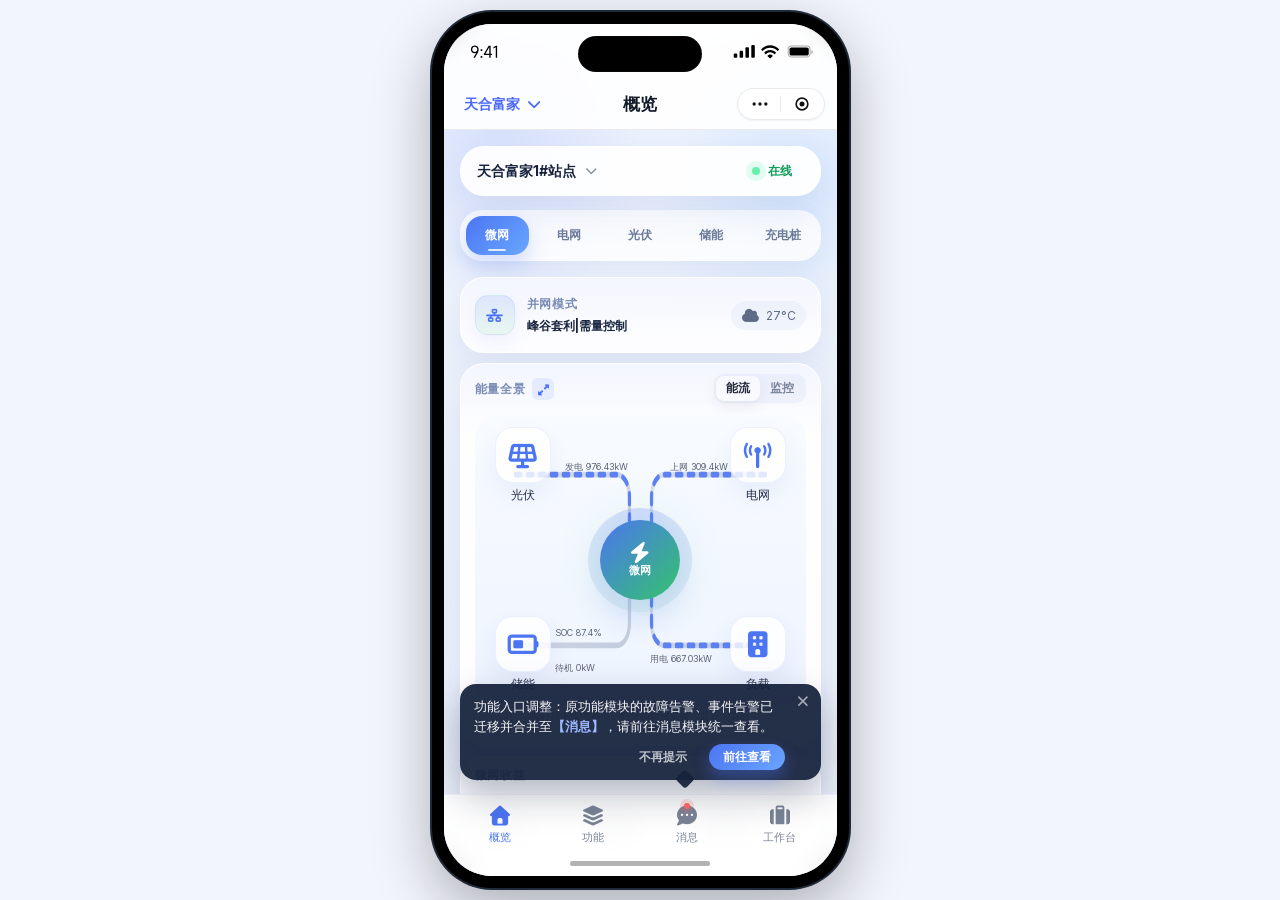
==== commit 16cea332: "新增告警迁移引导弱提示原型与需求文档" ====
--- a/app/index.html
+++ b/app/index.html
@@ -716,6 +716,20 @@
 
         <div class="app-toast" id="appToast" role="status" aria-live="polite" aria-atomic="true" hidden></div>
 
+        <div class="migrate-guide" id="alarmMigrateGuide" hidden aria-hidden="true">
+          <div class="migrate-guide__bubble" role="dialog" aria-modal="false" aria-label="告警迁移引导提示">
+            <button class="migrate-guide__close" type="button" id="alarmMigrateGuideClose" aria-label="关闭提示">
+              <i class="fa-solid fa-xmark" aria-hidden="true"></i>
+            </button>
+            <p class="migrate-guide__text">功能入口调整：原功能模块的故障告警、事件告警已迁移并合并至<strong>【消息】</strong>，请前往消息模块统一查看。</p>
+            <div class="migrate-guide__actions">
+              <button class="migrate-guide__btn migrate-guide__btn--text" type="button" id="alarmMigrateGuideDismiss">不再提示</button>
+              <button class="migrate-guide__btn migrate-guide__btn--primary" type="button" id="alarmMigrateGuideGo">前往查看</button>
+            </div>
+            <span class="migrate-guide__arrow" aria-hidden="true"></span>
+          </div>
+        </div>
+
         <div class="panorama-expand-overlay" id="panoramaExpandOverlay" aria-hidden="true">
           <div class="panorama-expand-overlay__stage">
             <header class="panorama-expand-overlay__header">
--- a/app/css/index.css
+++ b/app/css/index.css
@@ -2883,3 +2883,167 @@
   width: 852px;
   height: 393px;
 }
+
+/* 告警迁移引导 · 弱提示（指向底部【消息】） */
+.migrate-guide {
+  position: absolute;
+  inset: 0;
+  z-index: 55;
+  pointer-events: none;
+}
+
+.migrate-guide[hidden] {
+  display: none !important;
+}
+
+.migrate-guide__bubble {
+  position: absolute;
+  left: 16px;
+  right: 16px;
+  bottom: 96px;
+  pointer-events: auto;
+  background: rgba(23, 35, 61, 0.94);
+  border-radius: 16px;
+  padding: 12px 36px 10px 14px;
+  box-shadow: 0 16px 36px rgba(15, 23, 42, 0.28);
+  color: #fff;
+  animation: migrate-guide-enter 0.28s ease-out;
+}
+
+.migrate-guide__bubble.is-leaving {
+  opacity: 0;
+  transform: translateY(6px);
+  transition: opacity 0.2s ease, transform 0.2s ease;
+}
+
+@keyframes migrate-guide-enter {
+  from {
+    opacity: 0;
+    transform: translateY(8px);
+  }
+  to {
+    opacity: 1;
+    transform: translateY(0);
+  }
+}
+
+.migrate-guide__text {
+  margin: 0 0 8px;
+  font-size: 13px;
+  line-height: 1.55;
+  font-weight: 500;
+  color: rgba(255, 255, 255, 0.96);
+}
+
+.migrate-guide__text strong {
+  font-weight: 800;
+  color: #9db8ff;
+}
+
+.migrate-guide__actions {
+  display: flex;
+  align-items: center;
+  justify-content: flex-end;
+  gap: 8px;
+}
+
+.migrate-guide__btn {
+  border: 0;
+  cursor: pointer;
+  font-size: 12px;
+  font-weight: 700;
+  border-radius: 999px;
+  padding: 7px 14px;
+  line-height: 1;
+}
+
+.migrate-guide__btn--text {
+  background: transparent;
+  color: rgba(255, 255, 255, 0.72);
+}
+
+.migrate-guide__btn--text:active {
+  opacity: 0.7;
+}
+
+.migrate-guide__btn--primary {
+  background: linear-gradient(135deg, #4c75f2, #6aa5ff);
+  color: #fff;
+  box-shadow: 0 8px 16px rgba(76, 117, 242, 0.4);
+}
+
+.migrate-guide__btn--primary:active {
+  transform: scale(0.97);
+}
+
+.migrate-guide__close {
+  position: absolute;
+  top: 4px;
+  right: 4px;
+  width: 28px;
+  height: 28px;
+  border: 0;
+  border-radius: 50%;
+  background: transparent;
+  color: rgba(255, 255, 255, 0.6);
+  font-size: 13px;
+  cursor: pointer;
+  display: inline-flex;
+  align-items: center;
+  justify-content: center;
+}
+
+.migrate-guide__close:active {
+  opacity: 0.7;
+}
+
+.migrate-guide__arrow {
+  position: absolute;
+  left: 62.5%;
+  bottom: -6px;
+  width: 14px;
+  height: 14px;
+  background: rgba(23, 35, 61, 0.94);
+  transform: translateX(-50%) rotate(45deg);
+  border-radius: 3px;
+}
+
+.tab-item.is-guide-target {
+  position: relative;
+}
+
+.tab-item.is-guide-target::after {
+  content: "";
+  position: absolute;
+  top: 0;
+  left: 50%;
+  transform: translateX(-50%);
+  width: 6px;
+  height: 6px;
+  border-radius: 50%;
+  background: #ff6b6b;
+  box-shadow: 0 0 0 4px rgba(255, 107, 107, 0.18);
+  animation: migrate-guide-dot 1.2s ease-in-out infinite;
+}
+
+@keyframes migrate-guide-dot {
+  0%,
+  100% {
+    transform: translateX(-50%) scale(1);
+    opacity: 1;
+  }
+  50% {
+    transform: translateX(-50%) scale(1.25);
+    opacity: 0.75;
+  }
+}
+
+.ios-screen.is-panorama-expanded .migrate-guide {
+  display: none;
+}
+
+@media (max-width: 768px) {
+  .migrate-guide__bubble {
+    bottom: 78px;
+  }
+}
